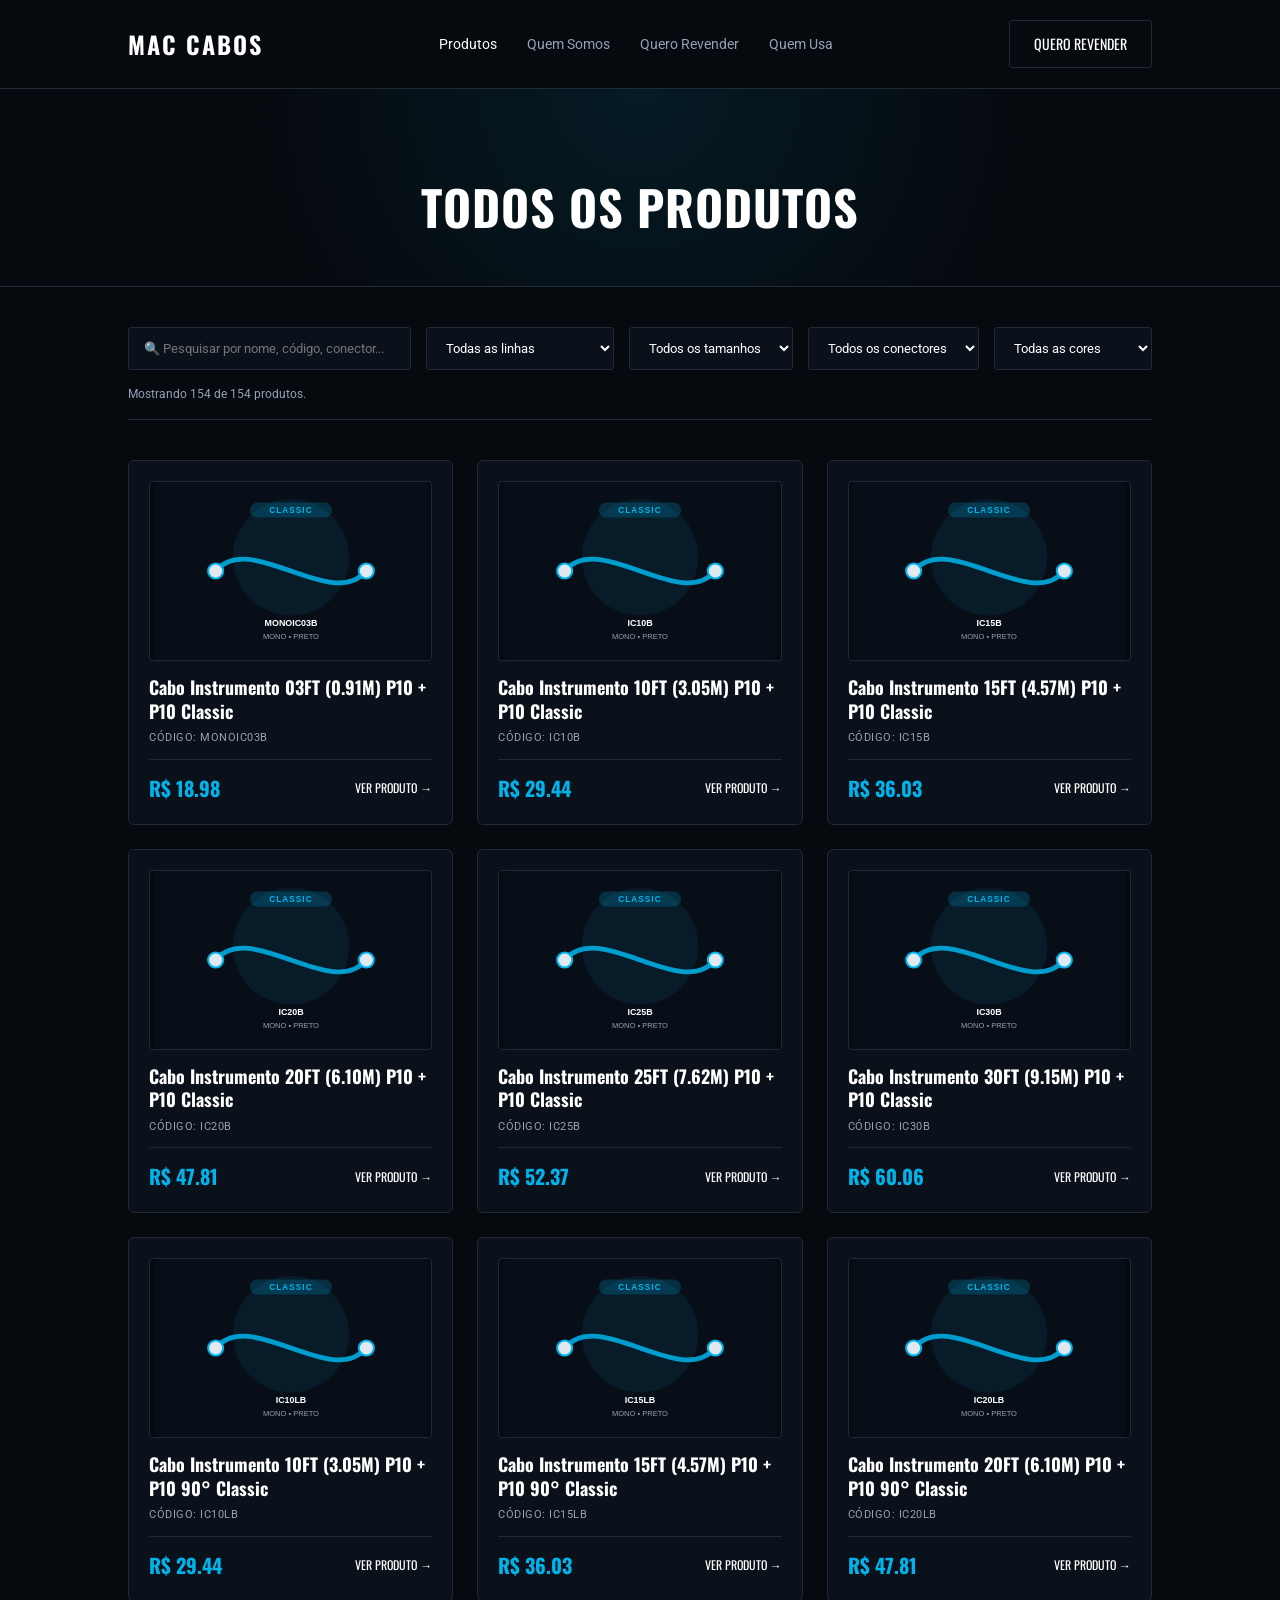
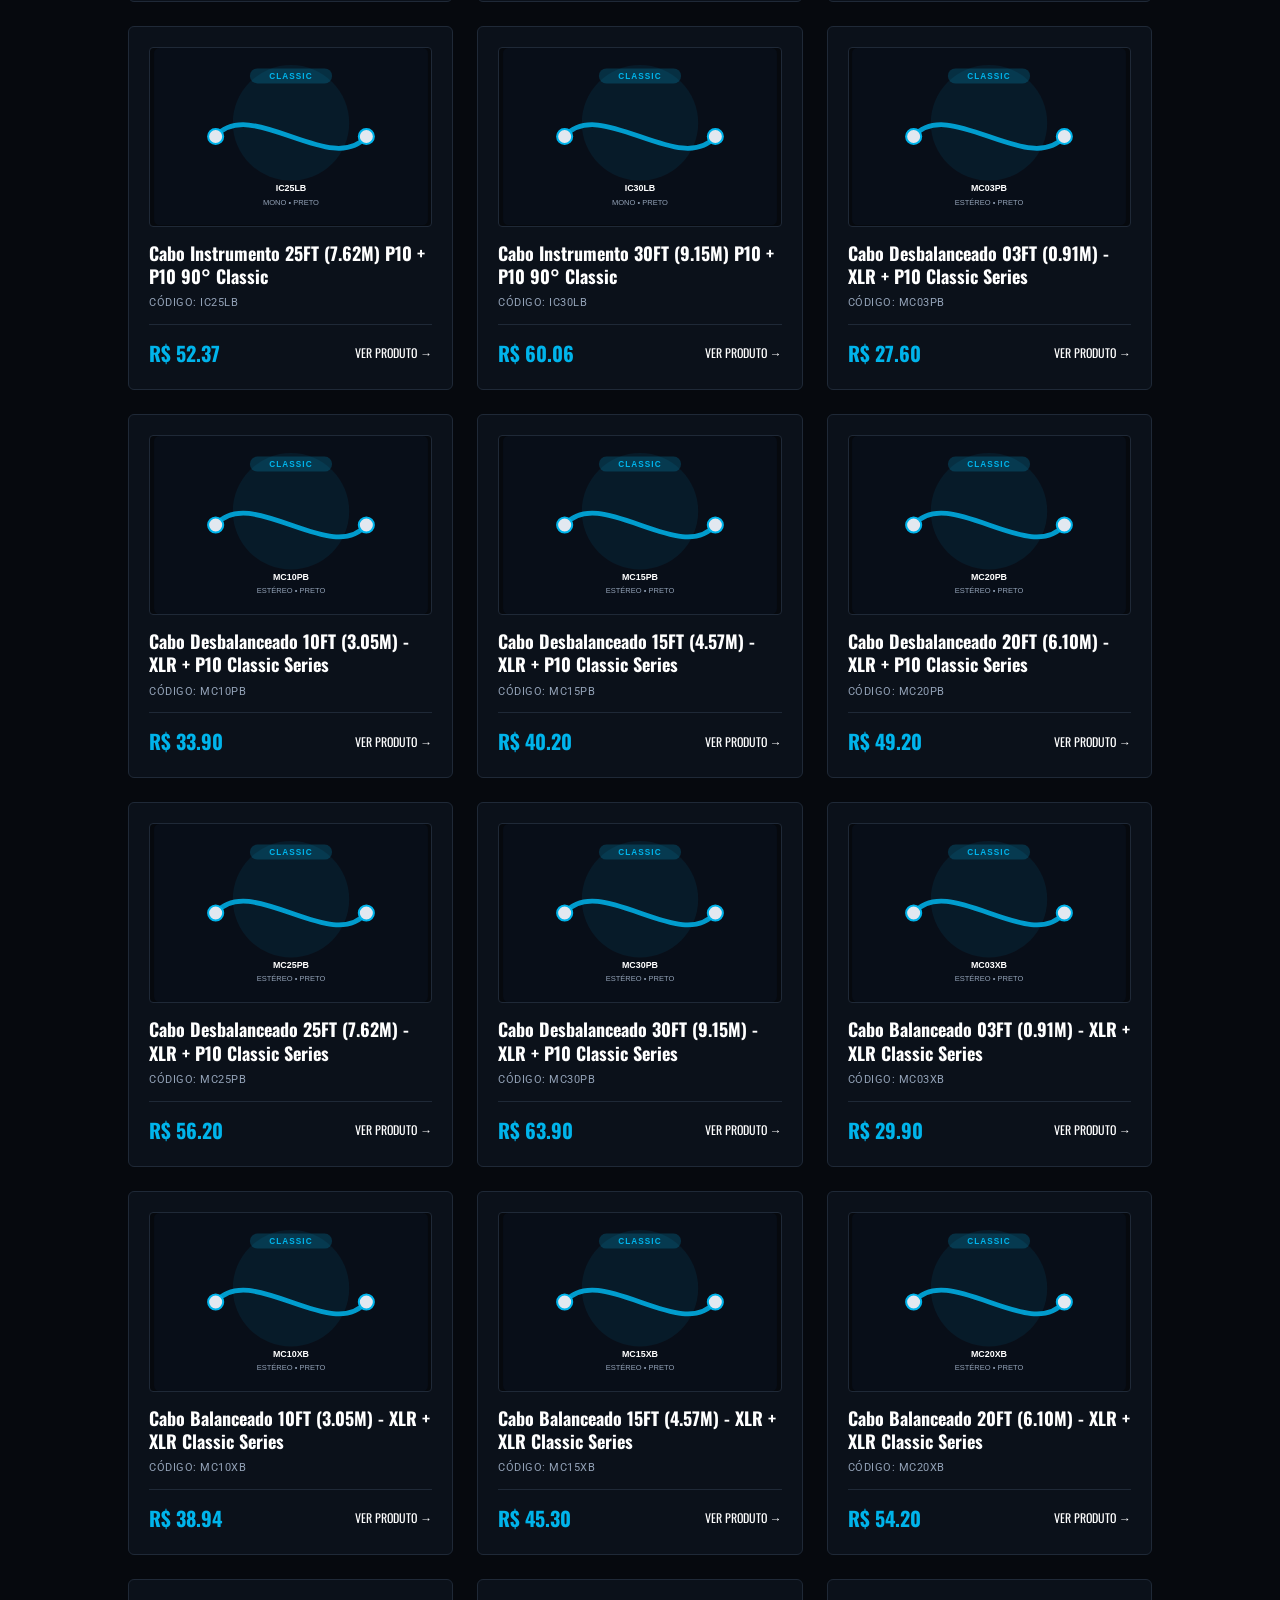
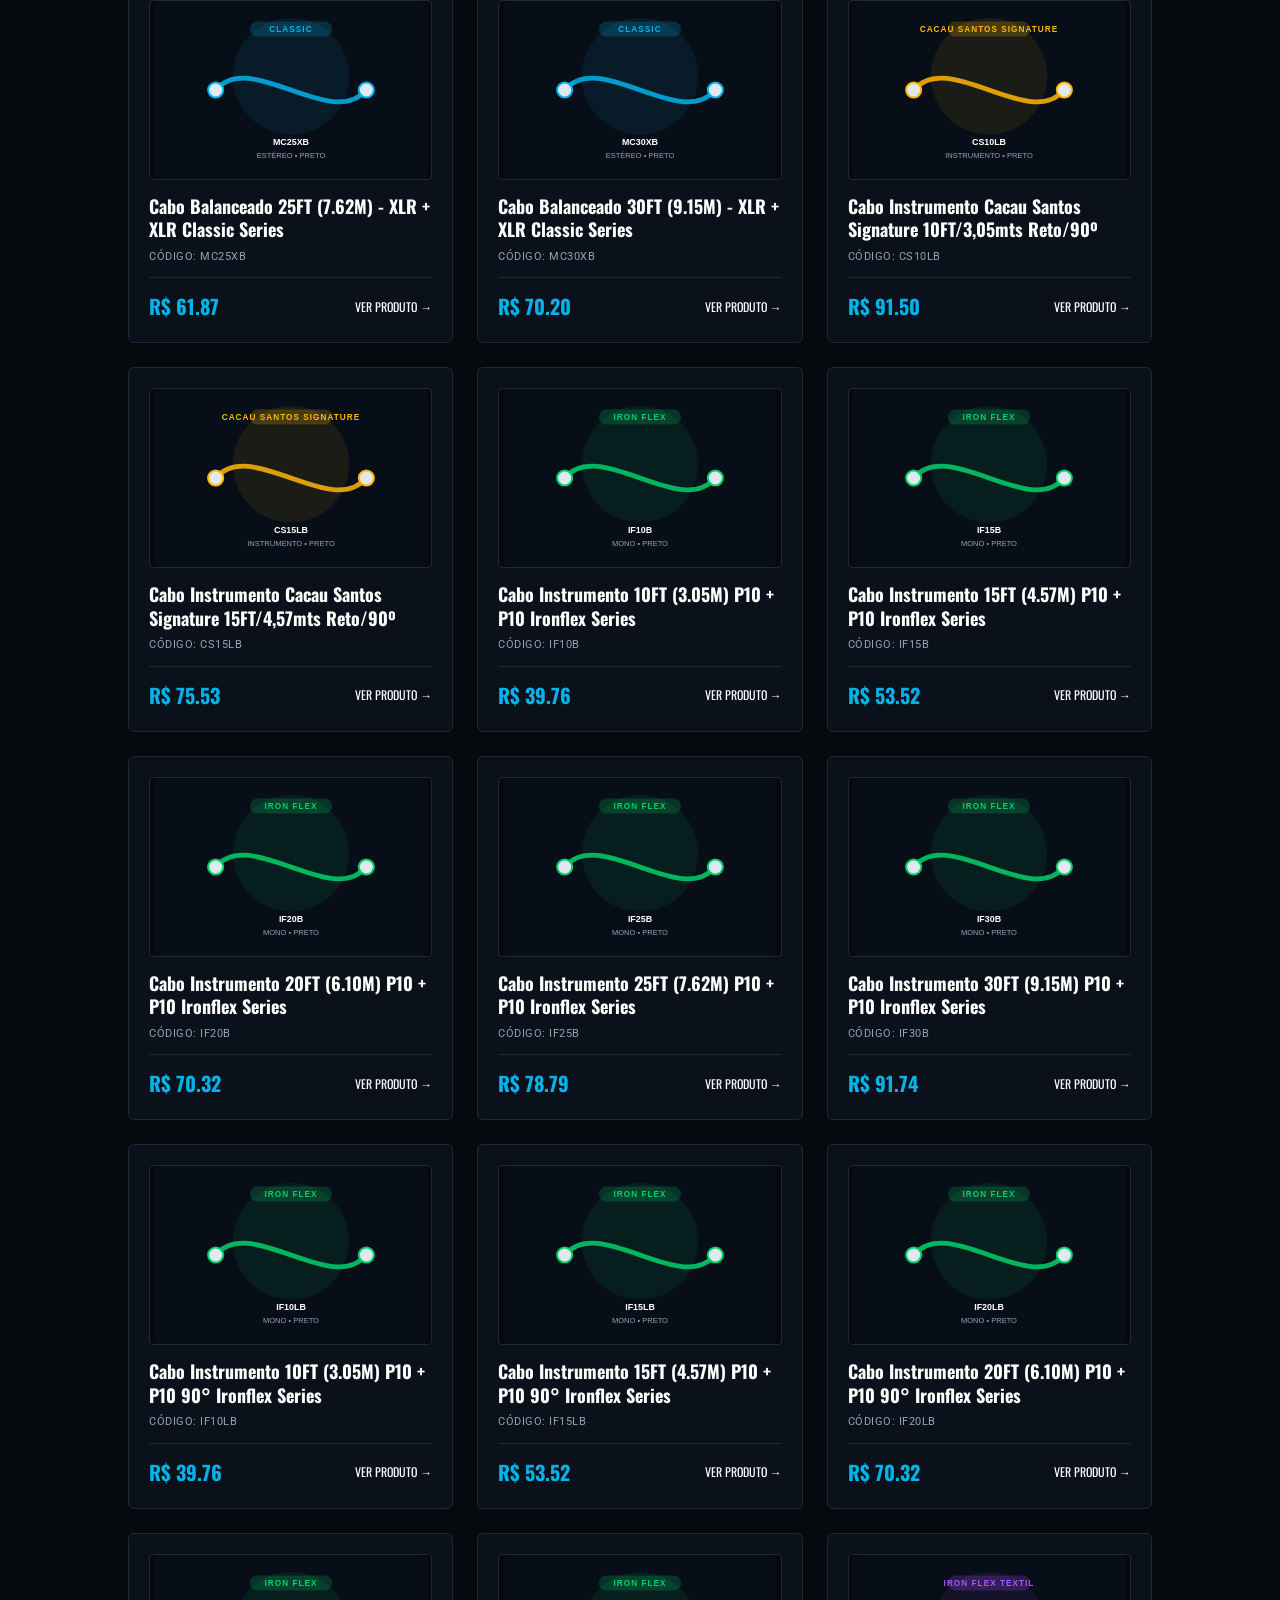
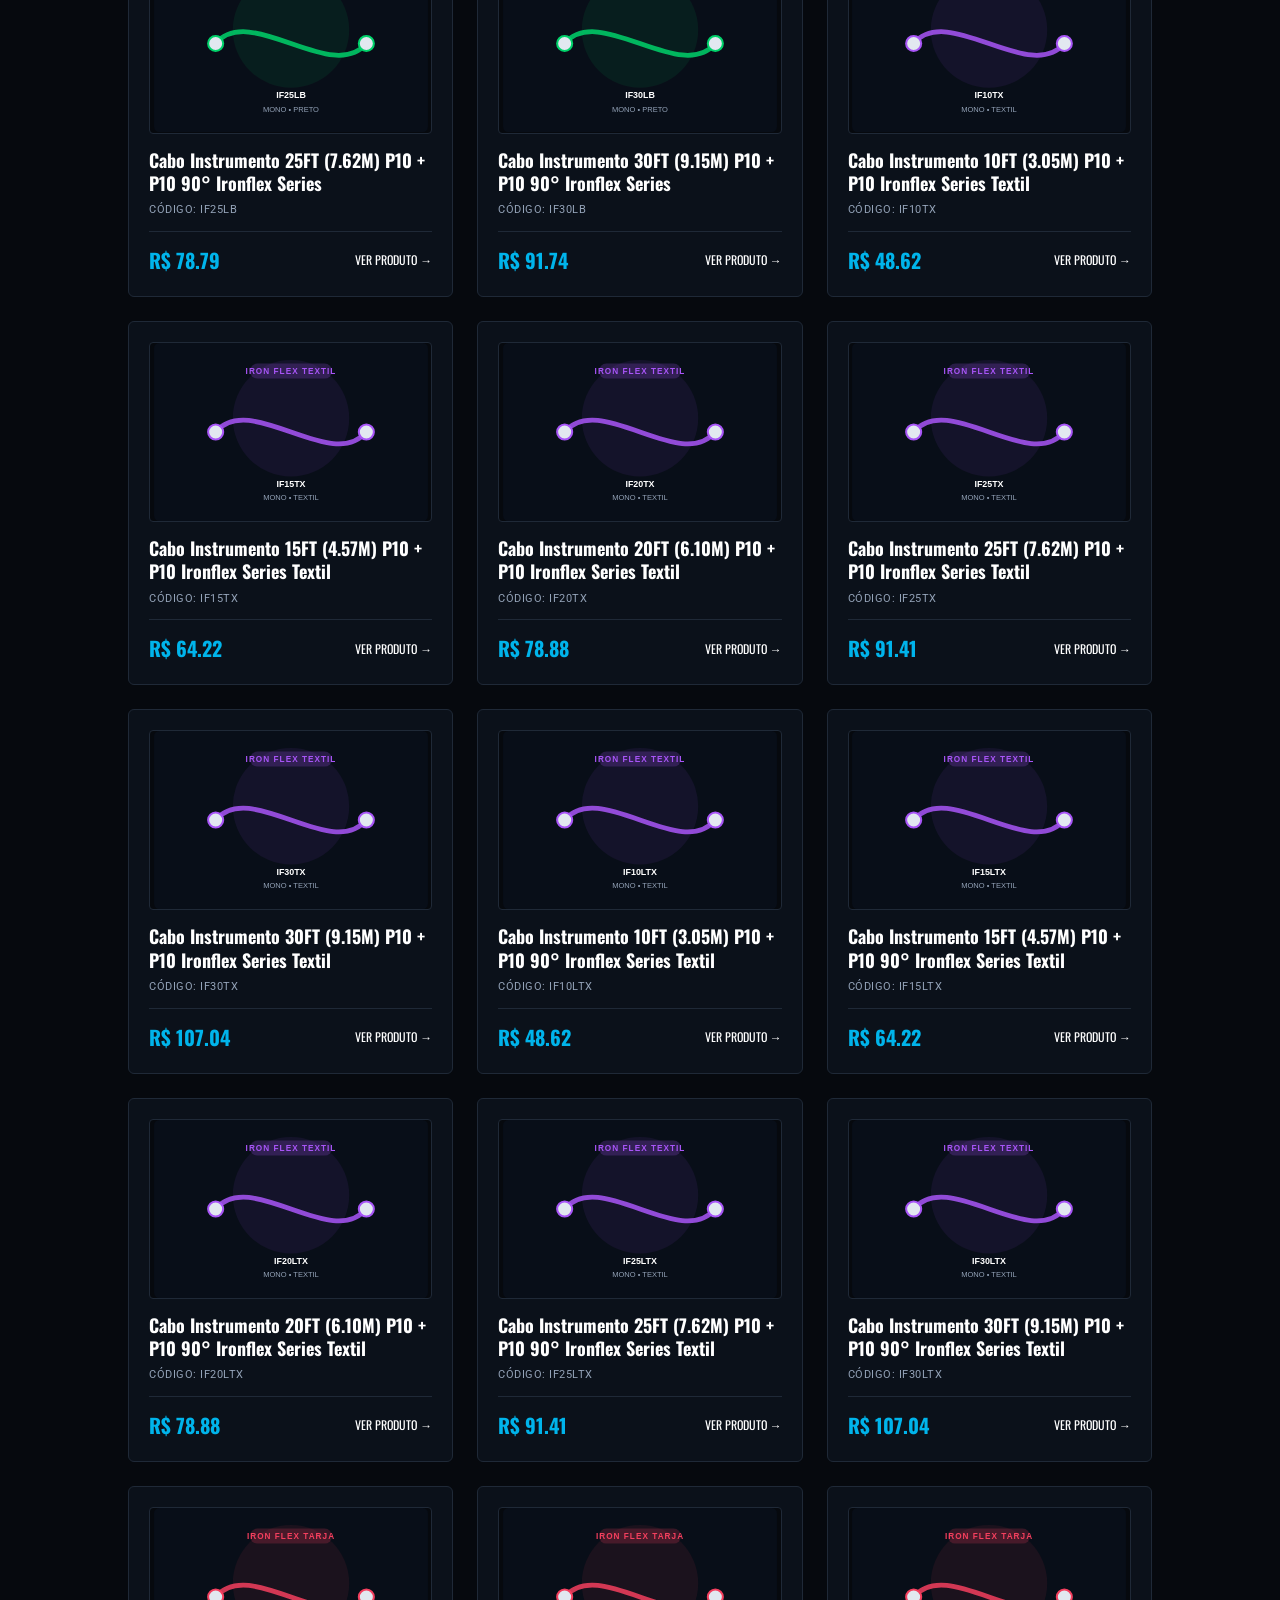
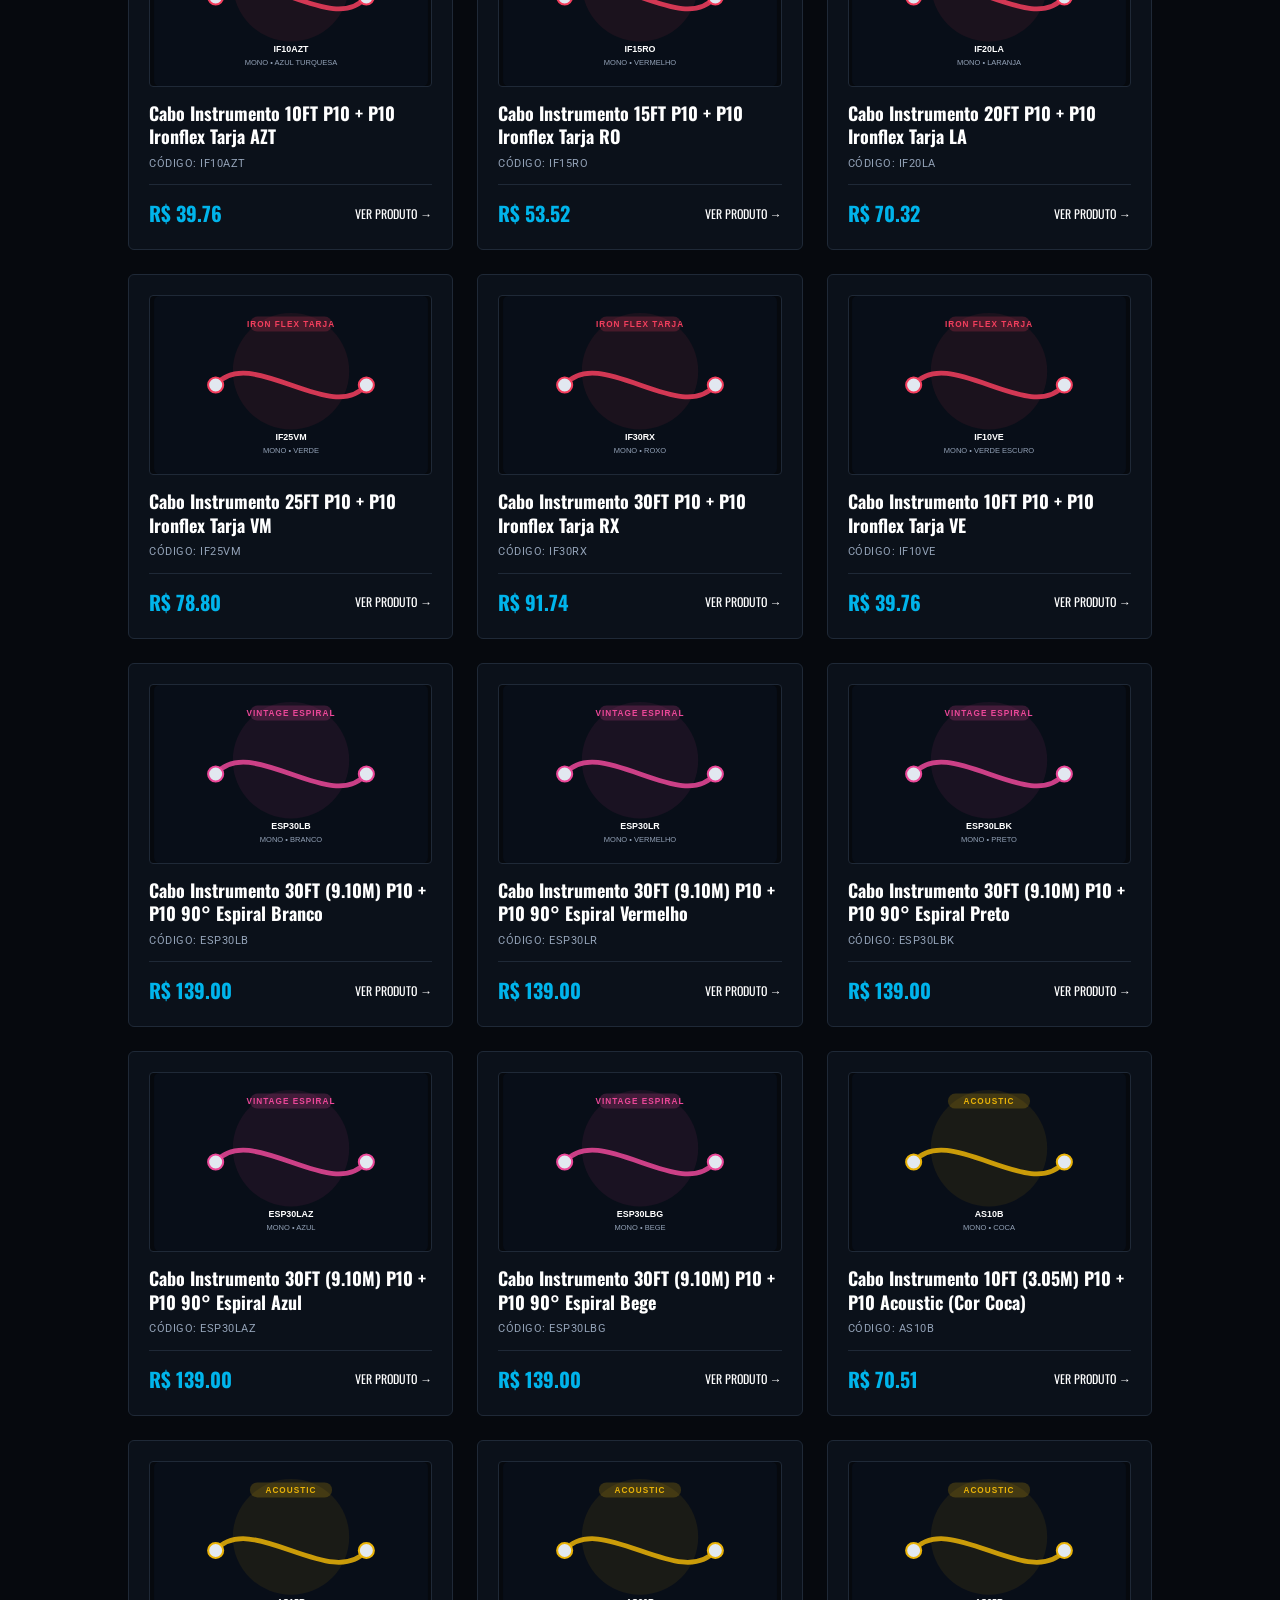
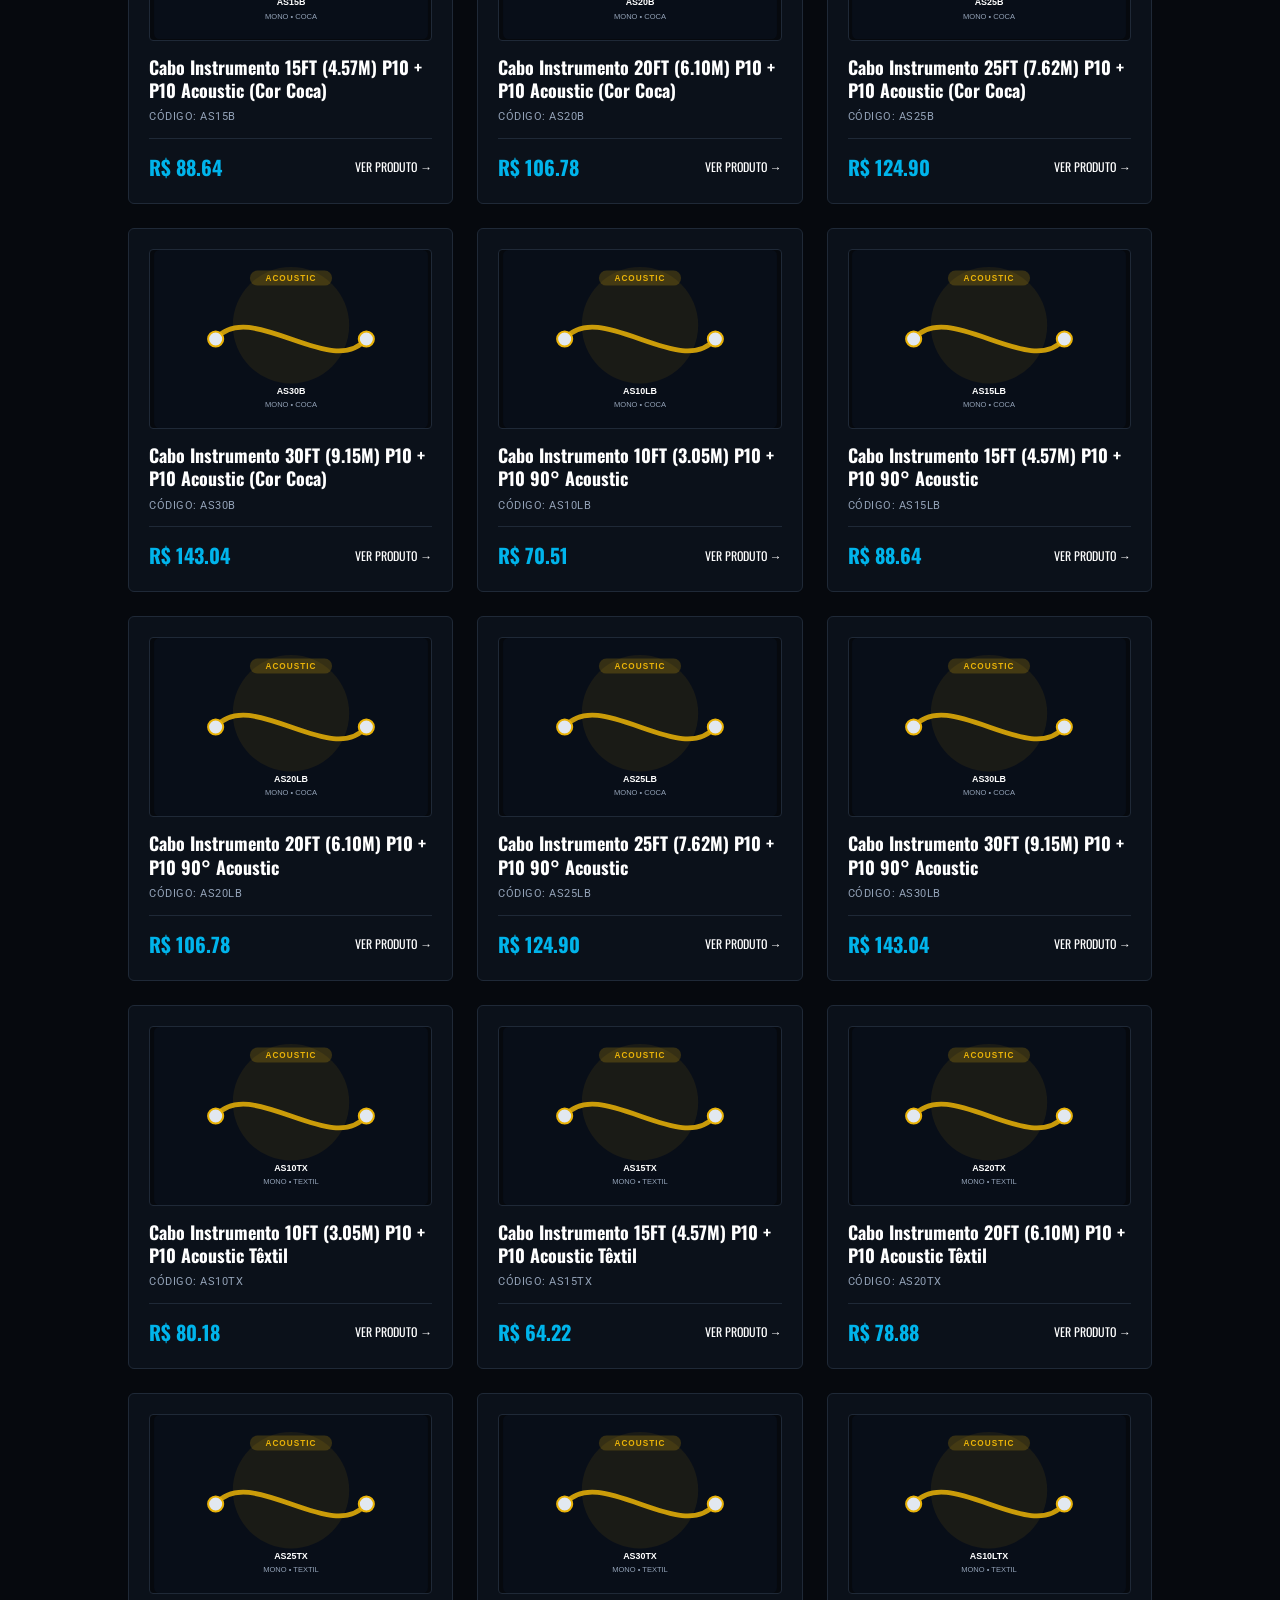
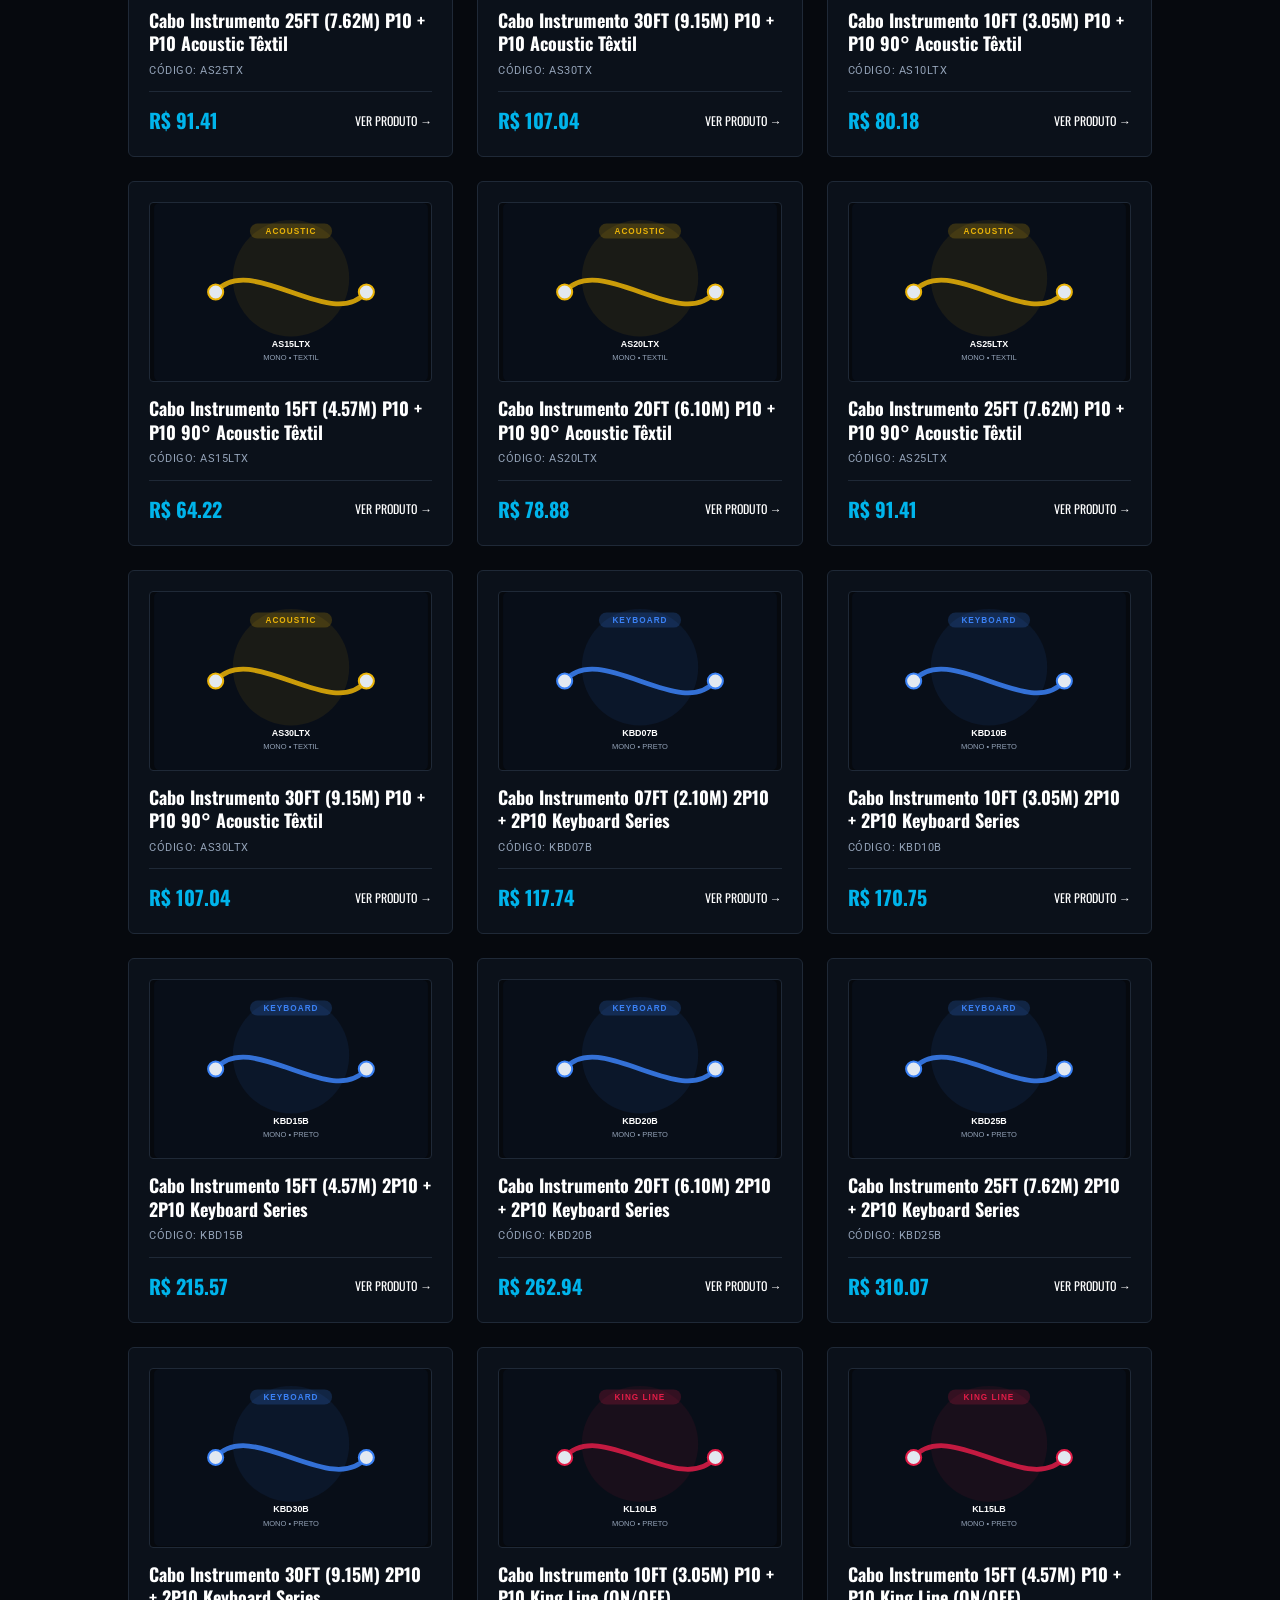
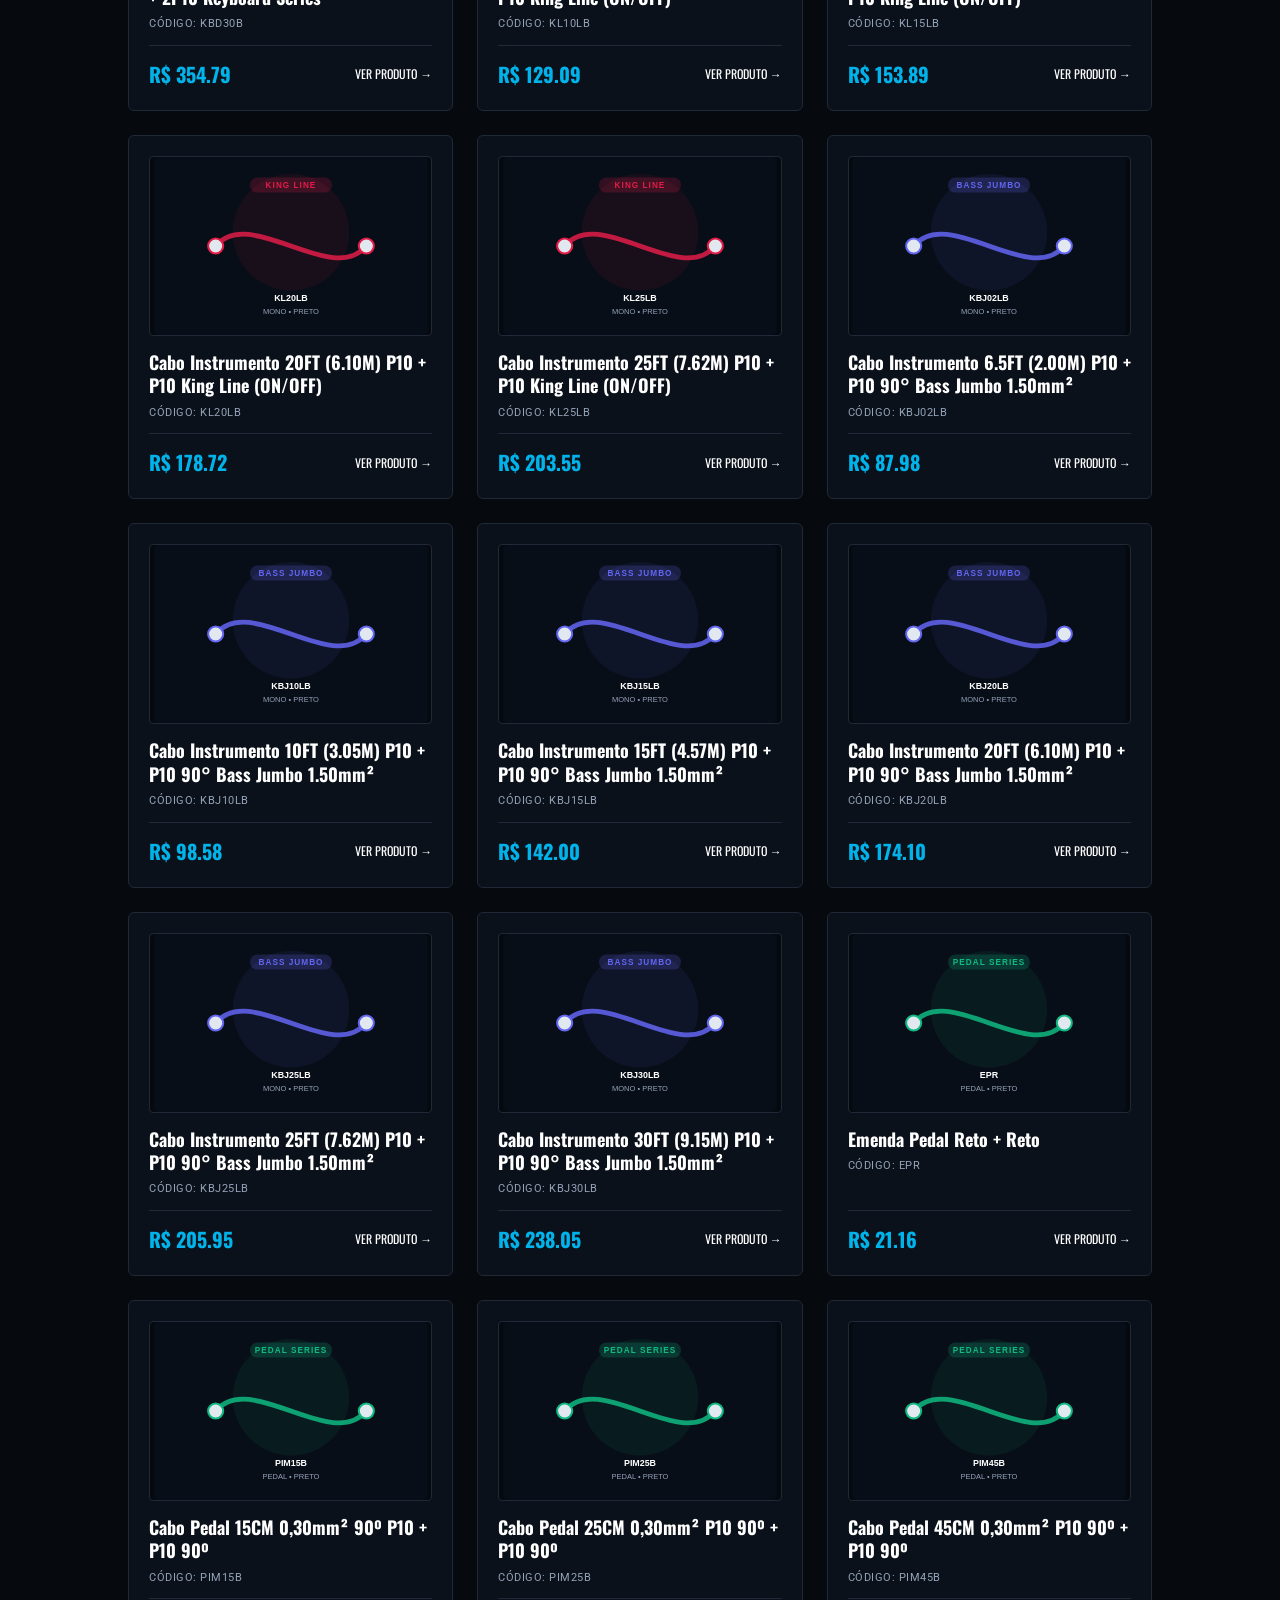
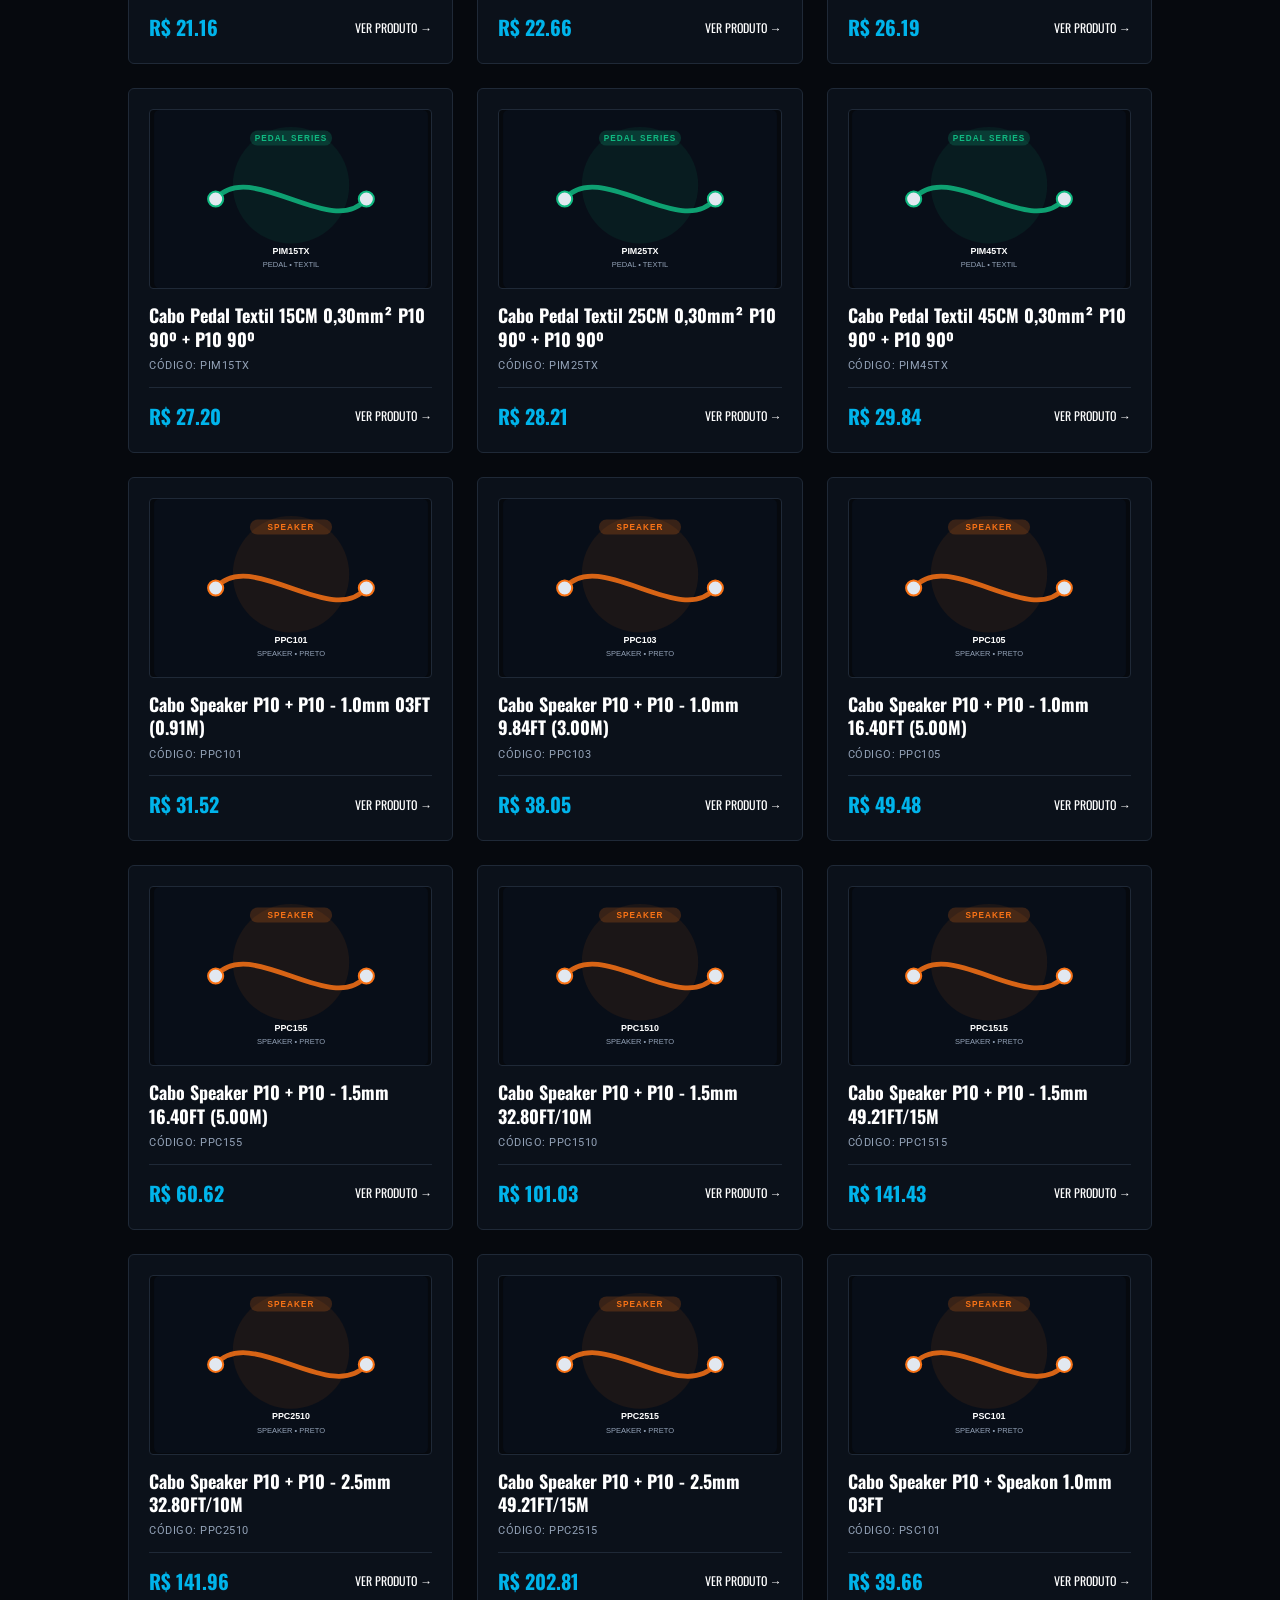
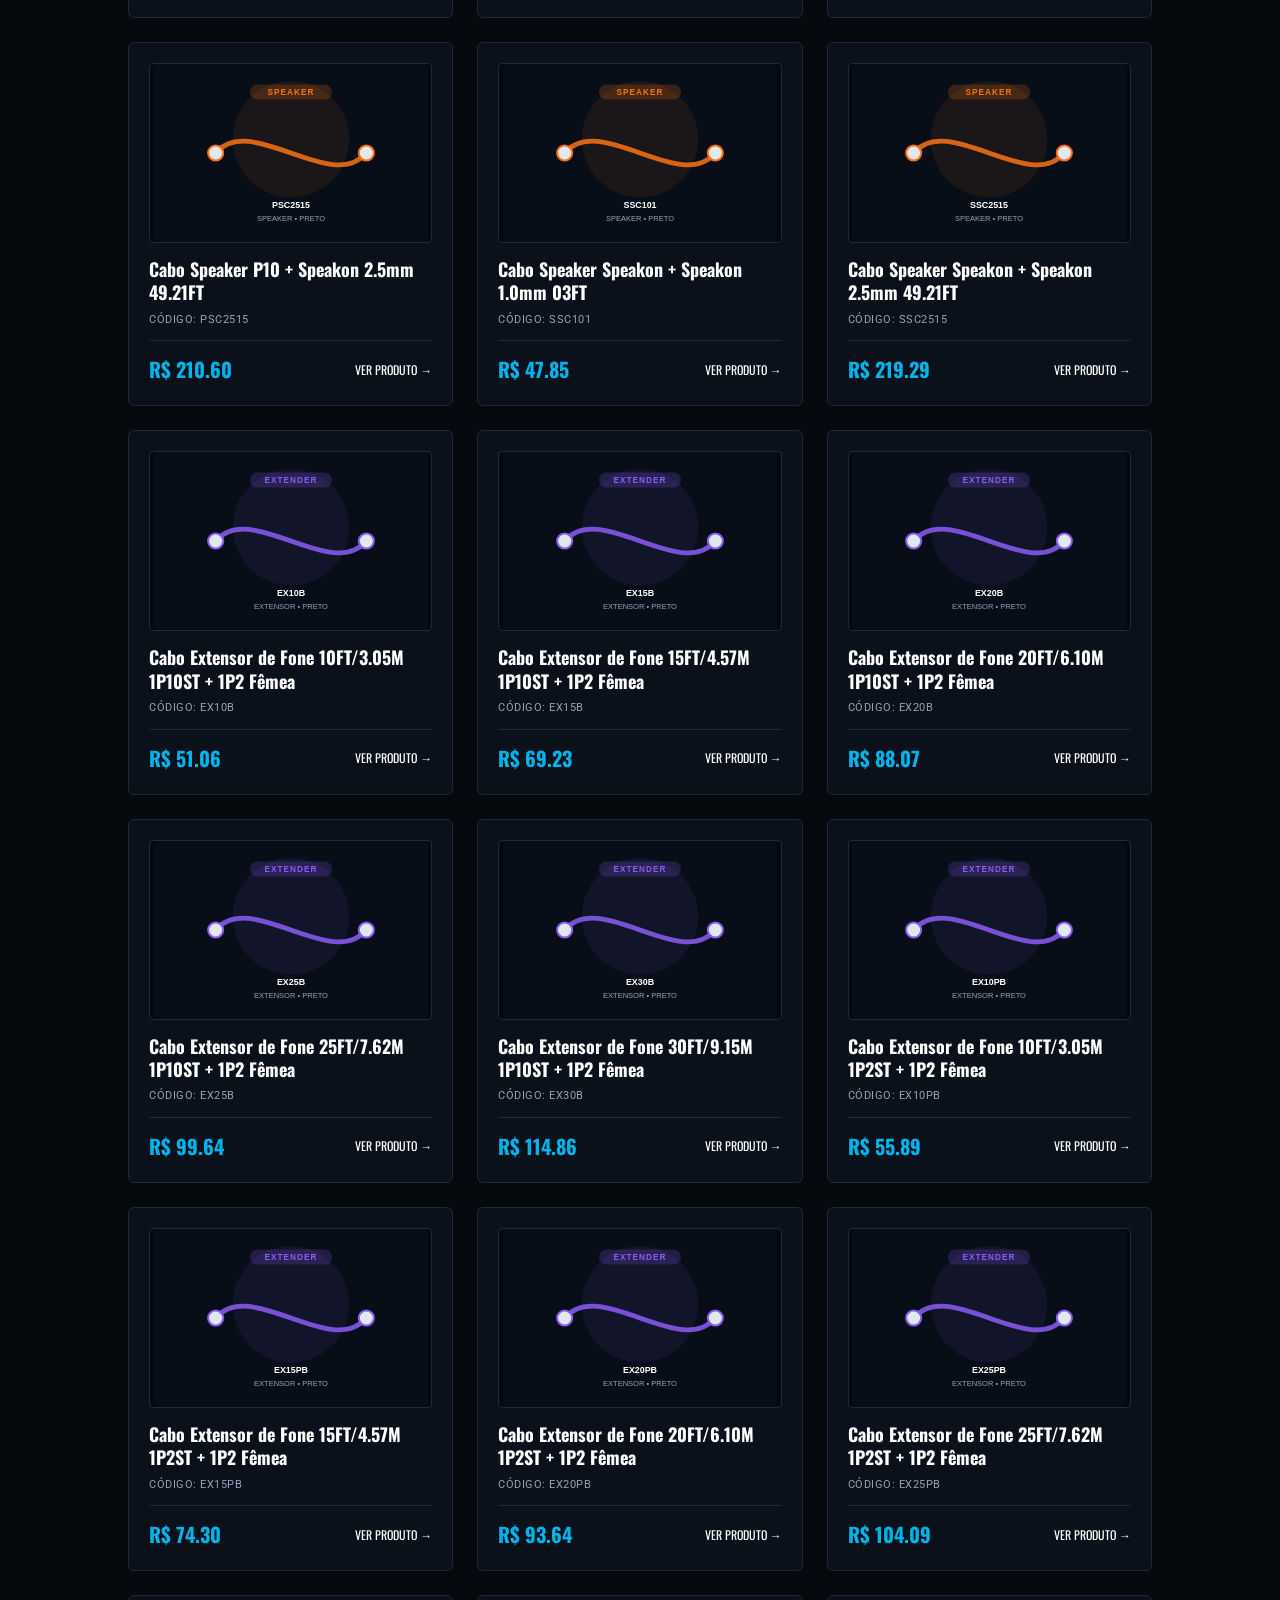
==== src/html/catalogo.html @ c7fd957c "Beta Version" ====
<!DOCTYPE html>
<html lang="pt-BR">
<head>
    <meta charset="UTF-8">
    <meta name="viewport" content="width=device-width, initial-scale=1.0">
    <title>MAC Cabos - Catálogo</title>
    <link href="https://fonts.googleapis.com/css2?family=Oswald:wght@500;700&family=Roboto:wght@300;400;700&display=swap" rel="stylesheet">
    <link rel="stylesheet" href="../css/style.css">
</head>
<body>
    <header>
        <a href="/index.html" class="logo">MAC CABOS</a>
        <nav>
            <ul>
                <li><a href="catalogo.html" class="active">Produtos</a></li>
                <li><a href="quem-somos.html">Quem Somos</a></li>
                <li><a href="quero-revender.html">Quero Revender</a></li>
                <li><a href="quem-usa.html">Quem Usa</a></li>
            </ul>
        </nav>
        <a href="quero-revender.html" class="btn-outline">Quero Revender</a>
    </header>

    <main>
        <section class="page-header">
            <h1>Todos os Produtos</h1>
        </section>

        <section class="catalogo-container">
            <div class="filters-bar">
                <input id="search-input" type="text" placeholder="🔍 Pesquisar por nome, código, conector..." class="search-input">
                <select id="filter-line" class="filter-select"></select>
                <select id="filter-length" class="filter-select"></select>
                <select id="filter-connector" class="filter-select"></select>
                <select id="filter-color" class="filter-select"></select>
            </div>
            
            <p id="resultados-text" class="resultados-text">Mostrando resultados do catálogo.</p>

            <div id="products-grid" class="products-grid"></div>
        </section>
    </main>

    <footer>
        <div class="footer-grid">
            <div class="footer-col">
                <div class="logo">MAC CABOS</div>
                <div class="contact-icons">
                    <a href="mailto:sac@maccabos.com.br" aria-label="Email" class="contact-item">
                        <i class="fas fa-envelope"></i> sac@maccabos.com.br
                    </a>
                    <a href="tel:+551123128000" aria-label="Telefone" class="contact-item">
                        <i class="fas fa-phone"></i> (11) 2312-8000
                    </a>
                    <a href="#" aria-label="Localização" class="contact-item">
                        <i class="fas fa-map-marker-alt"></i> Rua Tijuco, 120 - Itaim - Diadema - SP, 09978-210
                    </a>
                </div>
                <div class="social-icons">
                    <a href="https://instagram.com/maccabos" target="_blank" aria-label="Instagram"><i
                            class="fab fa-instagram"></i></a>
                    <a href="https://facebook.com/maccabos" target="_blank" aria-label="Facebook"><i
                            class="fab fa-facebook-f"></i></a>
                    <a href="https://youtube.com/channel/maccabos" target="_blank" aria-label="YouTube"><i
                            class="fab fa-youtube"></i></a>
                </div>
            </div>

            <div class="footer-col">
                <h4>Produtos</h4>
                <ul>
                    <li><a href="src/html/catalogo.html">Vintage</a></li>
                    <li><a href="src/html/catalogo.html">Pró Premium</a></li>
                    <li><a href="src/html/catalogo.html">Acoustic</a></li>
                    <li><a href="src/html/catalogo.html">King Series</a></li>
                    <li><a href="src/html/catalogo.html">Speaker Series</a></li>
                    <li><a href="src/html/catalogo.html">Pedals & Extender</a></li>
                    <li><a href="src/html/catalogo.html">Inox Flex</a></li>
                    <li><a href="src/html/catalogo.html">DJ Series</a></li>
                    <li><a href="src/html/catalogo.html">Plugs</a></li>
                </ul>
            </div>

            <div class="footer-col">
                <h4>Institucional</h4>
                <ul>
                    <li><a href="src/html/catalogo.html">Produtos</a></li>
                    <li><a href="src/html/quem-somos.html">Quem Somos</a></li>
                    <li><a href="src/html/quero-revender.html">Quero Revender</a></li>
                    <li><a href="src/html/quem-usa.html">Quem Usa</a></li>
                </ul>
            </div>

            <div class="footer-col">
                <h4>Políticas</h4>
                <ul>
                    <li><a href="src/html/politica-qualidade.html">Política de Qualidade</a></li>
                </ul>
            </div>
        </div>

        <div class="footer-bottom">
            <p>&copy; 2026 MAC Cabos. Todos os direitos reservados.</p>
        </div>
    </footer>
    <script src="../js/products-data.js"></script>
    <script src="../js/catalogo.js"></script>
</body>
</html>
---- src/css/style.css ----
/* ==========================================================================
   1. VARIÁVEIS E RESET GLOBAL
   ========================================================================== */
:root {
    --bg-dark: #06090e;
    --card-bg: #0b111a;
    --primary-cyan: #00b4eb;
    --text-white: #ffffff;
    --text-muted: #94a3b8;
    --border-color: #1f2937;
}

* {
    margin: 0;
    padding: 0;
    box-sizing: border-box;
}

body {
    background-color: var(--bg-dark);
    color: var(--text-white);
    font-family: 'Roboto', sans-serif;
    line-height: 1.6;
}

a {
    text-decoration: none;
    color: inherit;
}

ul {
    list-style: none;
}

/* ==========================================================================
   2. NAVEGAÇÃO E CABEÇALHO (HEADER)
   ========================================================================== */
header {
    display: flex;
    justify-content: space-between;
    align-items: center;
    padding: 20px 10%;
    background-color: var(--bg-dark);
    border-bottom: 1px solid var(--border-color);
    position: sticky;
    top: 0;
    z-index: 1000;
}

.logo {
    font-family: 'Oswald', sans-serif;
    font-size: 24px;
    font-weight: 700;
    letter-spacing: 2px;
}

.logo,
.logo:link,
.logo:visited {
    color: inherit;
    text-decoration: none;
}

nav ul {
    display: flex;
    list-style: none;
    gap: 30px;
}

nav a {
    color: var(--text-muted);
    text-decoration: none;
    font-size: 14px;
    transition: color 0.3s;
}

nav a:hover, nav a.active {
    color: var(--text-white);
}

/* ==========================================================================
   3. BOTÕES REUTILIZÁVEIS
   ========================================================================== */
.btn-cyan {
    background-color: var(--primary-cyan);
    color: #000000;
    padding: 12px 24px;
    border: none;
    border-radius: 3px;
    font-family: 'Oswald', sans-serif;
    font-size: 14px;
    text-transform: uppercase;
    font-weight: 700;
    cursor: pointer;
    text-decoration: none;
    display: inline-block;
    transition: filter 0.3s;
}

.btn-cyan:hover {
    filter: brightness(1.2);
}

.btn-outline {
    background: transparent;
    border: 1px solid var(--border-color);
    color: var(--text-white);
    padding: 12px 24px;
    border-radius: 3px;
    font-family: 'Oswald', sans-serif;
    font-size: 14px;
    text-transform: uppercase;
    cursor: pointer;
    text-decoration: none;
    display: inline-block;
    transition: border-color 0.3s;
}

.btn-outline:hover {
    border-color: var(--primary-cyan);
}

/* ==========================================================================
   4. SEÇÕES INTERNAS COMUNS E FILTROS
   ========================================================================== */
.page-header {
    text-align: center;
    padding: 80px 20px 40px;
    background: radial-gradient(circle at top, rgba(0, 180, 235, 0.1) 0%, rgba(6,9,14,1) 60%);
    border-bottom: 1px solid var(--border-color);
}

.page-header h1 {
    font-family: 'Oswald', sans-serif;
    font-size: 48px;
    text-transform: uppercase;
    letter-spacing: 1px;
}

.catalogo-container {
    padding: 40px 10% 80px;
}

.filters-bar {
    display: flex;
    gap: 15px;
    margin-bottom: 15px;
}

.search-input, .filter-select {
    background-color: var(--card-bg);
    border: 1px solid var(--border-color);
    color: var(--text-white);
    padding: 12px 15px;
    border-radius: 3px;
    font-family: 'Roboto', sans-serif;
    font-size: 13px;
    outline: none;
    transition: border-color 0.3s;
}

.search-input:focus, .filter-select:focus {
    border-color: var(--primary-cyan);
}

.search-input { flex: 2; }
.filter-select { flex: 1; cursor: pointer; }

.resultados-text {
    font-size: 12px;
    color: var(--text-muted);
    margin-bottom: 40px;
    border-bottom: 1px solid var(--border-color);
    padding-bottom: 15px;
}

/* Grelha de Produtos Padrão */
.grid-produtos {
    display: grid;
    grid-template-columns: repeat(3, 1fr);
    gap: 30px;
}

.card {
    background-color: var(--card-bg);
    border: 1px solid var(--border-color);
    border-radius: 4px;
    padding: 20px;
    display: flex;
    flex-direction: column;
}

.card img {
    width: 100%;
    border-radius: 4px;
    margin-bottom: 15px;
}

.card h3 {
    font-family: 'Oswald', sans-serif;
    font-size: 20px;
    margin-bottom: 10px;
}

.card p {
    color: var(--text-muted);
    font-size: 12px;
    margin-bottom: 15px;
}

.link-categoria {
    color: var(--primary-cyan);
    text-decoration: none;
    font-size: 12px;
    font-weight: bold;
    margin-top: auto;
}

/* Grelha do Catálogo de Produtos e Product Cards */
.products-grid {
    display: grid;
    grid-template-columns: repeat(auto-fill, minmax(280px, 1fr));
    gap: 24px;
}

.product-card {
    background-color: var(--card-bg);
    border: 1px solid var(--border-color);
    border-radius: 6px;
    padding: 20px;
    display: flex;
    flex-direction: column;
    position: relative;
    cursor: pointer;
    transition: transform 0.3s ease, border-color 0.3s ease, box-shadow 0.3s ease;
    text-decoration: none;
    color: var(--text-white);
}

.product-card:hover {
    transform: translateY(-5px);
    border-color: var(--primary-cyan);
    box-shadow: 0 10px 25px rgba(0, 180, 235, 0.15);
}

.product-card-badge {
    display: none;
}

.product-card-img-wrapper {
    width: 100%;
    height: 180px;
    background-color: #06090e;
    border-radius: 4px;
    overflow: hidden;
    margin-bottom: 15px;
    display: flex;
    align-items: center;
    justify-content: center;
    border: 1px solid var(--border-color);
}

.product-card-img-wrapper img {
    max-width: 100%;
    max-height: 100%;
    object-fit: contain;
    transition: transform 0.3s ease;
}

.product-card:hover .product-card-img-wrapper img {
    transform: scale(1.05);
}

.product-card-title {
    font-family: 'Oswald', sans-serif;
    font-size: 18px;
    line-height: 1.3;
    margin-bottom: 6px;
    color: var(--text-white);
}

.product-card-code {
    font-size: 11px;
    color: var(--text-muted);
    margin-bottom: 12px;
    text-transform: uppercase;
    letter-spacing: 0.5px;
}

.product-card-specs {
    display: none;
}

.product-card-footer {
    margin-top: auto;
    display: flex;
    justify-content: space-between;
    align-items: center;
    padding-top: 12px;
    border-top: 1px solid var(--border-color);
}

.product-card-price {
    font-family: 'Oswald', sans-serif;
    font-size: 20px;
    font-weight: 700;
    color: var(--primary-cyan);
}

.product-card-btn {
    font-family: 'Oswald', sans-serif;
    font-size: 12px;
    text-transform: uppercase;
    color: var(--text-white);
    transition: color 0.3s ease;
}

.product-card:hover .product-card-btn {
    color: var(--primary-cyan);
}

/* ==========================================================================
   ESTILOS DE LINHA DE PRODUTOS (LAYOUT EXPANDIDO E ANIMADO)
   ========================================================================== */
@keyframes fadeInUp {
    from {
        opacity: 0;
        transform: translateY(30px);
    }
    to {
        opacity: 1;
        transform: translateY(0);
    }
}

.line-showcase-section {
    padding: 60px 5% 100px;
    max-width: 1440px;
    margin: 0 auto;
}

.line-header-centered {
    text-align: center;
    margin-bottom: 60px;
    animation: fadeInUp 0.8s cubic-bezier(0.16, 1, 0.3, 1) forwards;
}

.line-header-centered h1 {
    font-family: 'Oswald', sans-serif;
    font-size: 48px;
    text-transform: uppercase;
    color: var(--text-white);
    margin-bottom: 18px;
    letter-spacing: 1.5px;
}

.line-header-centered p {
    max-width: 950px;
    margin: 0 auto;
    color: var(--text-muted);
    font-size: 15px;
    line-height: 1.7;
}

.line-showcase-group {
    margin-bottom: 70px;
    animation: fadeInUp 0.9s cubic-bezier(0.16, 1, 0.3, 1) forwards;
}

.line-showcase-block {
    display: flex;
    gap: 60px;
    align-items: center;
    margin-bottom: 35px;
    background-color: transparent;
    border: none;
    padding: 0;
}

.line-showcase-img-box {
    flex: 1.1;
    position: relative;
    background-color: #ffffff;
    border-radius: 12px;
    padding: 40px;
    display: flex;
    justify-content: center;
    align-items: center;
    min-height: 360px;
    border: 1px solid rgba(255, 255, 255, 0.1);
    box-shadow: 0 10px 30px rgba(0, 0, 0, 0.35);
    transition: transform 0.4s cubic-bezier(0.16, 1, 0.3, 1), box-shadow 0.4s cubic-bezier(0.16, 1, 0.3, 1);
}

.line-showcase-img-box:hover {
    transform: translateY(-5px);
    box-shadow: 0 15px 40px rgba(0, 180, 235, 0.2);
}

.line-showcase-img-box img {
    max-width: 100%;
    max-height: 300px;
    object-fit: contain;
    transition: transform 0.4s ease, opacity 0.3s ease;
}

.arrow-nav {
    position: absolute;
    top: 50%;
    transform: translateY(-50%);
    background: rgba(255, 255, 255, 0.9);
    border: 1px solid rgba(0, 0, 0, 0.1);
    border-radius: 50%;
    width: 42px;
    height: 42px;
    display: flex;
    align-items: center;
    justify-content: center;
    font-size: 18px;
    color: #1e293b;
    cursor: pointer;
    transition: all 0.3s ease;
    user-select: none;
    box-shadow: 0 4px 12px rgba(0, 0, 0, 0.15);
    z-index: 5;
}

.arrow-nav:hover {
    background: #00b4eb;
    color: #ffffff;
    transform: translateY(-50%) scale(1.12);
    box-shadow: 0 6px 16px rgba(0, 180, 235, 0.4);
}

.arrow-left { left: 15px; }
.arrow-right { right: 15px; }

.line-showcase-info {
    flex: 1;
    display: flex;
    flex-direction: column;
    justify-content: center;
}

.line-showcase-info h2 {
    font-family: 'Oswald', sans-serif;
    font-size: 32px;
    color: var(--text-white);
    margin-bottom: 22px;
    letter-spacing: 0.5px;
}

.line-features-list {
    list-style: disc;
    padding-left: 22px;
    margin-bottom: 35px;
}

.line-features-list li {
    color: var(--text-muted);
    font-size: 14px;
    margin-bottom: 12px;
    line-height: 1.6;
    transition: color 0.3s ease;
}

.line-features-list li:hover {
    color: var(--text-white);
}

.line-variations-table-wrapper {
    overflow-x: auto;
    border-radius: 8px;
    border: 1px solid var(--border-color);
    box-shadow: 0 4px 20px rgba(0, 0, 0, 0.2);
}

.line-variations-table {
    width: 100%;
    border-collapse: collapse;
    font-size: 13px;
}

.line-variations-table th {
    background-color: #0d1522;
    color: var(--primary-cyan);
    font-family: 'Oswald', sans-serif;
    font-size: 14px;
    text-transform: uppercase;
    letter-spacing: 1px;
    padding: 16px 20px;
    text-align: left;
    border-bottom: 2px solid var(--primary-cyan);
}

.line-variations-table td {
    padding: 15px 20px;
    border-bottom: 1px solid var(--border-color);
    background-color: #0b111a;
    color: #e2e8f0;
    transition: all 0.25s ease;
}

.line-variations-table tr {
    cursor: pointer;
    transition: background-color 0.25s ease;
}

.line-variations-table tr:hover td {
    background-color: rgba(0, 180, 235, 0.1);
    color: var(--primary-cyan);
    padding-left: 24px;
}

@media (max-width: 900px) {
    .line-showcase-block {
        flex-direction: column;
        gap: 30px;
    }
    .line-showcase-img-box {
        width: 100%;
    }
}

/* ==========================================================================
   5. PÁGINA QUEM SOMOS
   ========================================================================== */
.about-hero {
    padding: 100px 10% 80px;
    border-bottom: 1px solid var(--border-color);
}

.about-hero h1 {
    font-family: 'Oswald', sans-serif;
    font-size: 56px;
    text-transform: uppercase;
    line-height: 1.1;
    margin-bottom: 25px;
}

.about-hero h1 span { color: var(--primary-cyan); display: block; }
.about-hero p { max-width: 700px; color: var(--text-muted); font-size: 15px; }

.about-history {
    display: flex;
    justify-content: space-between;
    padding: 90px 10%;
    border-bottom: 1px solid var(--border-color);
    gap: 50px;
}

.about-history h2 {
    font-family: 'Oswald', sans-serif;
    font-size: 38px;
    text-transform: uppercase;
    width: 35%;
}

.about-history p { width: 60%; color: var(--text-muted); font-size: 14px; line-height: 1.8; }

.move-section { padding: 90px 10%; }
.move-section h2 { font-family: 'Oswald', sans-serif; font-size: 32px; text-transform: uppercase; margin-bottom: 40px; }

.grid-move {
    display: grid;
    grid-template-columns: repeat(3, 1fr);
    gap: 20px;
    margin-bottom: 50px;
}

.move-card {
    background-color: var(--card-bg);
    border: 1px solid var(--border-color);
    padding: 35px 25px;
    border-radius: 4px;
}

.move-card h3 { font-family: 'Oswald', sans-serif; font-size: 22px; text-transform: uppercase; margin-bottom: 15px; }
.move-card p { color: var(--text-muted); font-size: 13px; }
.about-actions { display: flex; gap: 20px; }

/* ==========================================================================
   6. PÁGINA QUERO REVENDER
   ========================================================================== */
.revender-hero { padding: 100px 10% 60px; }
.revender-hero h1 { font-family: 'Oswald', sans-serif; font-size: 56px; text-transform: uppercase; margin-bottom: 20px; }
.revender-hero h1 span { color: var(--primary-cyan); display: block; }

.canais-section { padding: 60px 10% 40px; }
.canais-section h2 { font-family: 'Oswald', sans-serif; font-size: 28px; text-transform: uppercase; margin-bottom: 30px; }

.grid-canais {
    display: grid;
    grid-template-columns: repeat(3, 1fr);
    gap: 20px;
}

.canal-card {
    background-color: var(--card-bg);
    border: 1px solid var(--border-color);
    padding: 25px;
    border-radius: 4px;
}

.canal-card h3 { font-family: 'Oswald', sans-serif; font-size: 20px; text-transform: uppercase; margin-bottom: 15px; }
.canal-info p { font-size: 13px; color: var(--text-muted); margin-bottom: 5px; }

.form-section { padding: 40px 10% 90px; display: flex; justify-content: center; }
.form-container {
    background-color: var(--card-bg);
    border: 1px solid var(--border-color);
    width: 100%;
    max-width: 650px;
    padding: 40px;
    border-radius: 6px;
}

.form-container h2 { font-family: 'Oswald', sans-serif; font-size: 28px; text-transform: uppercase; margin-bottom: 30px; }
.form-group { margin-bottom: 20px; }
.form-group label { display: block; font-family: 'Oswald', sans-serif; font-size: 12px; text-transform: uppercase; margin-bottom: 8px; }

.form-control {
    width: 100%;
    background-color: var(--bg-dark);
    border: 1px solid var(--border-color);
    color: var(--text-white);
    padding: 12px 15px;
    font-size: 13px;
    border-radius: 3px;
    outline: none;
}

.form-control:focus { border-color: var(--primary-cyan); }
textarea.form-control { resize: vertical; min-height: 120px; }
.form-submit-row { display: flex; justify-content: flex-end; margin-top: 25px; }

/* ==========================================================================
   7. PÁGINA QUEM USA
   ========================================================================== */
.quem-usa-hero { padding: 100px 10% 80px; border-bottom: 1px solid var(--border-color); }
.quem-usa-hero h1 { font-family: 'Oswald', sans-serif; font-size: 50px; text-transform: uppercase; margin-bottom: 20px; }
.quem-usa-hero h1 span { color: var(--primary-cyan); display: block; }

.parceiros-section { padding: 60px 10% 80px; }
.parceiros-section h2 { font-family: 'Oswald', sans-serif; font-size: 32px; text-transform: uppercase; margin-bottom: 30px; }

.grid-parceiros {
    display: grid;
    grid-template-columns: repeat(3, 1fr);
    gap: 20px;
    margin-bottom: 50px;
}

.parceiro-card {
    position: relative;
    border-radius: 4px;
    overflow: hidden;
    border: 1px solid var(--border-color);
    height: 400px;
}

.parceiro-card img { width: 100%; height: 100%; object-fit: cover; }
.parceiro-info {
    position: absolute;
    bottom: 0;
    left: 0;
    width: 100%;
    padding: 60px 20px 20px;
    background: linear-gradient(to top, rgba(6, 9, 14, 1) 0%, rgba(6, 9, 14, 0) 100%);
    display: flex;
    justify-content: space-between;
    align-items: center;
}

.parceiro-info h3 { font-family: 'Oswald', sans-serif; font-size: 20px; text-transform: uppercase; }
.parceiro-info .icon-ig { color: var(--primary-cyan); }

.pagination { display: flex; justify-content: center; gap: 10px; }
.page-btn {
    display: flex;
    align-items: center;
    justify-content: center;
    width: 40px;
    height: 40px;
    background-color: var(--primary-cyan);
    color: #000;
    font-family: 'Oswald', sans-serif;
    text-decoration: none;
    border-radius: 3px;
    font-weight: 700;
}

.cta-section {
    padding: 80px 10%;
    background-color: var(--card-bg);
    text-align: center;
    border-top: 1px solid var(--border-color);
}

.cta-section h2 { font-family: 'Oswald', sans-serif; font-size: 38px; text-transform: uppercase; margin-bottom: 30px; }
.cta-section h2 span { color: var(--primary-cyan); display: block; }

/* ==========================================================================
   8. PÁGINA POLÍTICA DE QUALIDADE
   ========================================================================== */
.politica-hero { padding: 100px 10% 60px; border-bottom: 1px solid var(--border-color); }
.politica-hero h1 { font-family: 'Oswald', sans-serif; font-size: 56px; text-transform: uppercase; }
.politica-hero h1 span { color: var(--primary-cyan); display: block; }

.politica-content { padding: 80px 10%; }
.politica-quote {
    border-left: 4px solid var(--primary-cyan);
    padding-left: 30px;
    margin: 0 auto 80px;
    max-width: 900px;
}

.politica-quote p { font-family: 'Oswald', sans-serif; font-size: 24px; color: var(--text-white); }

.objetivos-section { max-width: 1000px; margin: 0 auto; }
.objetivos-section h2 { font-family: 'Oswald', sans-serif; font-size: 32px; text-transform: uppercase; margin-bottom: 30px; }

.objetivos-list { display: flex; flex-direction: column; gap: 20px; }
.objetivo-card {
    background-color: var(--card-bg);
    border: 1px solid var(--border-color);
    padding: 35px 30px;
    border-radius: 4px;
}

.objetivo-card h3 { font-family: 'Oswald', sans-serif; font-size: 22px; text-transform: uppercase; margin-bottom: 15px; }
.objetivo-card p { color: var(--text-muted); font-size: 14px; }

/* ==========================================================================
   9. PÁGINA PRODUTO INDIVIDUAL
   ========================================================================== */
.product-page-container { padding: 60px 10% 80px; }
.back-link {
    display: inline-block;
    color: var(--primary-cyan);
    text-decoration: none;
    font-family: 'Oswald', sans-serif;
    font-size: 14px;
    text-transform: uppercase;
    margin-bottom: 30px;
}

.product-view { display: flex; gap: 50px; margin-bottom: 80px; }
.product-media, .product-info { flex: 1; }

.main-image {
    background-color: #000;
    border: 1px solid var(--border-color);
    border-radius: 6px;
    padding: 40px;
    display: flex;
    justify-content: center;
    margin-bottom: 15px;
}

.main-image img { max-width: 100%; height: auto; }

.thumb-grid { display: grid; grid-template-columns: repeat(4, 1fr); gap: 10px; }
.thumb-item {
    background-color: #000;
    border: 1px solid var(--border-color);
    border-radius: 4px;
    padding: 10px;
    cursor: pointer;
}

.thumb-item.active { border-color: var(--primary-cyan); }
.thumb-item img { width: 100%; height: auto; }

.product-title { font-family: 'Oswald', sans-serif; font-size: 42px; text-transform: uppercase; }
.product-sku { font-size: 13px; color: var(--text-muted); margin-bottom: 25px; }
.product-description { font-size: 14px; color: var(--text-muted); margin-bottom: 35px; }

.specs-grid { display: grid; grid-template-columns: repeat(2, 1fr); gap: 15px; margin-bottom: 35px; }
.spec-box {
    background-color: var(--card-bg);
    border: 1px solid var(--border-color);
    padding: 15px;
    border-radius: 4px;
}

.spec-box span { display: block; font-size: 10px; color: var(--text-muted); text-transform: uppercase; margin-bottom: 5px; }
.spec-box p { font-size: 14px; margin: 0; }
.product-actions { display: flex; gap: 15px; }

.related-section { border-top: 1px solid var(--border-color); padding-top: 60px; }
.related-section h2 { font-family: 'Oswald', sans-serif; font-size: 28px; text-transform: uppercase; margin-bottom: 40px; }

/* ==========================================================================
   10. RODAPÉ (FOOTER)
   ========================================================================== */
footer {
    background-color: var(--bg-dark);
    border-top: 1px solid var(--border-color);
    padding: 60px 10% 30px;
}

.footer-grid {
    display: grid;
    grid-template-columns: 2fr 1fr 1fr 1fr;
    gap: 40px;
    margin-bottom: 40px;
}

.footer-col h4 {
    font-family: 'Oswald', sans-serif;
    font-size: 16px;
    text-transform: uppercase;
    margin-bottom: 20px;
}

.footer-col ul { list-style: none; }
.footer-col li { margin-bottom: 10px; }
.footer-col a { color: var(--text-muted); text-decoration: none; font-size: 13px; transition: color 0.3s; }
.footer-col a:hover { color: var(--text-white); }

/* Contact icons vertical layout */
.contact-icons {
    display: flex;
    flex-direction: column;
    gap: 8px;
    margin-top: 20px;
}

.contact-icons a {
    display: block;
    width: 100%;
    margin-bottom: 6px;
}


.contact-icons a:hover {
    color: var(--text-white);
}


.contato-info p { color: var(--text-muted); font-size: 13px; margin-bottom: 8px; }

.footer-bottom {
    border-top: 1px solid var(--border-color);
    padding-top: 20px;
    text-align: center;
    color: var(--text-muted);
    font-size: 12px;
}

/* ==========================================================================
   11. RESPONSIVIDADE
   ========================================================================== */
@media (max-width: 900px) {
    header { flex-direction: column; gap: 15px; }
    nav ul { gap: 15px; }
    .grid-produtos, .grid-parceiros, .grid-move, .grid-canais, .footer-grid { grid-template-columns: 1fr; }
    .about-history, .product-view { flex-direction: column; }
    .about-history h2, .about-history p { width: 100%; }
}

.table-wrapper {
    overflow-x: auto;
    background-color: var(--card-bg);
    border: 1px solid var(--border-color);
    border-radius: 6px;
}

.products-table {
    width: 100%;
    border-collapse: collapse;
    min-width: 900px;
}

.products-table th,
.products-table td {
    padding: 16px 18px;
    border-bottom: 1px solid var(--border-color);
    text-align: left;
    font-size: 13px;
}

.products-table thead {
    background-color: #08121d;
}

.products-table th {
    color: var(--text-muted);
    text-transform: uppercase;
    letter-spacing: 0.04em;
}

.products-table tr:hover {
    background-color: rgba(0, 180, 235, 0.08);
}

.line-hero {
    padding: 100px 10% 60px;
    border-bottom: 1px solid var(--border-color);
    text-align: center;
}

.line-hero h1 {
    font-family: 'Oswald', sans-serif;
    font-size: 48px;
    text-transform: uppercase;
    margin-bottom: 15px;
}

.line-hero h1 span {
    color: var(--primary-cyan);
    display: block;
}

.line-summary {
    max-width: 900px;
    margin: 0 auto 50px;
    color: var(--text-muted);
    font-size: 15px;
    line-height: 1.8;
}

.line-cards {
    display: grid;
    grid-template-columns: repeat(3, 1fr);
    gap: 24px;
    margin-bottom: 60px;
}

.line-card {
    background-color: var(--card-bg);
    border: 1px solid var(--border-color);
    border-radius: 6px;
    padding: 25px;
}

.line-card h3 {
    font-family: 'Oswald', sans-serif;
    font-size: 20px;
    margin-bottom: 12px;
}

.line-card p {
    color: var(--text-muted);
    font-size: 13px;
    margin-bottom: 12px;
}

.line-card .price {
    font-family: 'Oswald', sans-serif;
    font-size: 16px;
    color: var(--text-white);
}

@media (max-width: 1100px) {
    .line-cards { grid-template-columns: 1fr; }
}

@media (max-width: 700px) {
    header { padding: 20px 5%; }
    .catalogo-container, .line-hero, .line-summary { padding: 40px 5%; }
    .filters-bar { flex-direction: column; }
}
/* --- HERO SECTION --- */
.hero {
    background: linear-gradient(rgba(6, 9, 14, 0.7), rgba(6, 9, 14, 0.9)), url('../img/hero-cable.jfif') center/cover no-repeat;
    text-align: center;
    padding: 120px 20px;
}

.hero h1 {
    font-family: 'Oswald', sans-serif;
    font-size: 64px;
    text-transform: uppercase;
    line-height: 1.1;
    margin-bottom: 30px;
}

.hero h1 span {
    color: var(--primary-cyan);
    display: block;
}

.btn-cyan {
    background-color: var(--primary-cyan);
    color: #000;
    padding: 15px 30px;
    font-size: 14px;
    font-weight: 700;
    text-transform: uppercase;
    border: none;
    border-radius: 3px;
    cursor: pointer;
    display: inline-block;
    transition: background 0.3s;
}

.btn-cyan:hover {
    background-color: #0099cc;
}

/* --- INTRO SECTION --- */
.intro {
    display: flex;
    justify-content: space-between;
    align-items: center;
    padding: 60px 10%;
    background-color: var(--dark-bg);
    border-bottom: 1px solid #1f2937;
}

.intro h2 {
    font-family: 'Oswald', sans-serif;
    font-size: 32px;
    text-transform: uppercase;
    width: 40%;
}

.intro p {
    width: 50%;
    color: var(--text-muted);
    font-size: 14px;
}

/* --- PRODUTOS SECTION --- */
.produtos {
    padding: 80px 10%;
}

.produtos h2 {
    font-family: 'Oswald', sans-serif;
    font-size: 36px;
    text-transform: uppercase;
    margin-bottom: 40px;
}

.grid-produtos {
    display: grid;
    grid-template-columns: repeat(auto-fill, minmax(300px, 1fr));
    gap: 20px;
}

.card {
    background-color: var(--card-bg);
    border: 1px solid #1f2937;
    padding: 30px 20px;
    border-radius: 5px;
    text-align: left;
    position: relative;
    overflow: hidden;
    transition: transform 0.3s;
    text-decoration: none;
    color: inherit;
    cursor: pointer;
    display: flex;
    flex-direction: column;
}

.card:hover {
    transform: translateY(-5px);
}

/* Efeito de brilho azul no topo do card */
.card::before {
    content: '';
    position: absolute;
    top: -50px;
    left: 50%;
    transform: translateX(-50%);
    width: 150px;
    height: 150px;
    background: radial-gradient(circle, rgba(0, 180, 235, 0.15) 0%, rgba(0,0,0,0) 70%);
    z-index: 0;
}

.card img {
    width: 100%;
    height: 200px;
    object-fit: contain;
    margin-bottom: 20px;
    position: relative;
    z-index: 1;
}

.card h3 {
    font-family: 'Oswald', sans-serif;
    font-size: 24px;
    margin-bottom: 15px;
    position: relative;
    z-index: 1;
}

.card p {
    color: var(--text-muted);
    font-size: 12px;
    margin-bottom: 10px;
    position: relative;
    z-index: 1;
}

.card .link-categoria {
    color: var(--primary-cyan);
    font-size: 12px;
    font-weight: 700;
    text-transform: uppercase;
    display: inline-block;
    margin-top: 15px;
    position: relative;
    z-index: 1;
}

/* --- COMUNIDADE / CTA SECTION --- */
.comunidade {
    background: linear-gradient(to right, rgba(6, 9, 14, 0.9) 30%, rgba(6, 9, 14, 0.4)), url('../img/hero-singer.jfif') center/cover no-repeat;
    padding: 100px 10%;
}

.comunidade h2 {
    font-family: 'Oswald', sans-serif;
    font-size: 48px;
    text-transform: uppercase;
    line-height: 1.1;
    margin-bottom: 20px;
}

.comunidade h2 span {
    color: var(--primary-cyan);
    display: block;
}

.comunidade p {
    color: var(--text-muted);
    max-width: 500px;
    margin-bottom: 40px;
}

.botoes-comunidade {
    display: flex;
    gap: 20px;
}

/* --- FOOTER --- */
footer {
    background-color: var(--card-bg);
    padding: 60px 10% 20px;
    border-top: 1px solid #1f2937;
}

.footer-grid {
    display: grid;
    grid-template-columns: 2fr 1fr 1fr 1fr;
    gap: 40px;
    margin-bottom: 40px;
}

.footer-col h4 {
    font-family: 'Oswald', sans-serif;
    text-transform: uppercase;
    margin-bottom: 20px;
    font-size: 16px;
}

.footer-col ul li {
    margin-bottom: 10px;
}

.footer-col ul li a {
    color: var(--text-muted);
    font-size: 13px;
    transition: color 0.3s;
}

.footer-col ul li a:hover {
    color: var(--primary-cyan);
}

.contato-info {
    color: var(--text-muted);
    font-size: 13px;
    margin-top: 20px;
}

.contato-info p {
    margin-bottom: 8px;
}

.social-icons {
    margin-top: 20px;
    display: flex;
    gap: 15px;
}

.social-icons a {
    color: var(--primary-cyan);
    font-size: 20px;
}

.footer-bottom {
    text-align: left;
    padding-top: 20px;
    border-top: 1px solid #1f2937;
    color: var(--text-muted);
    font-size: 11px;
}

/* --- RESPONSIVIDADE --- */
@media (max-width: 900px) {
    .intro {
        flex-direction: column;
        gap: 20px;
    }
    .intro h2, .intro p {
        width: 100%;
        text-align: center;
    }
    .footer-grid {
        grid-template-columns: 1fr 1fr;
    }
    nav ul {
        display: none; /* Esconde menu no mobile para simplificar */
    }
}

@media (max-width: 600px) {
    .hero h1 { font-size: 40px; }
    .comunidade h2 { font-size: 32px; }
    .botoes-comunidade {
        flex-direction: column;
    }
    .footer-grid {
        grid-template-columns: 1fr;
    }
}
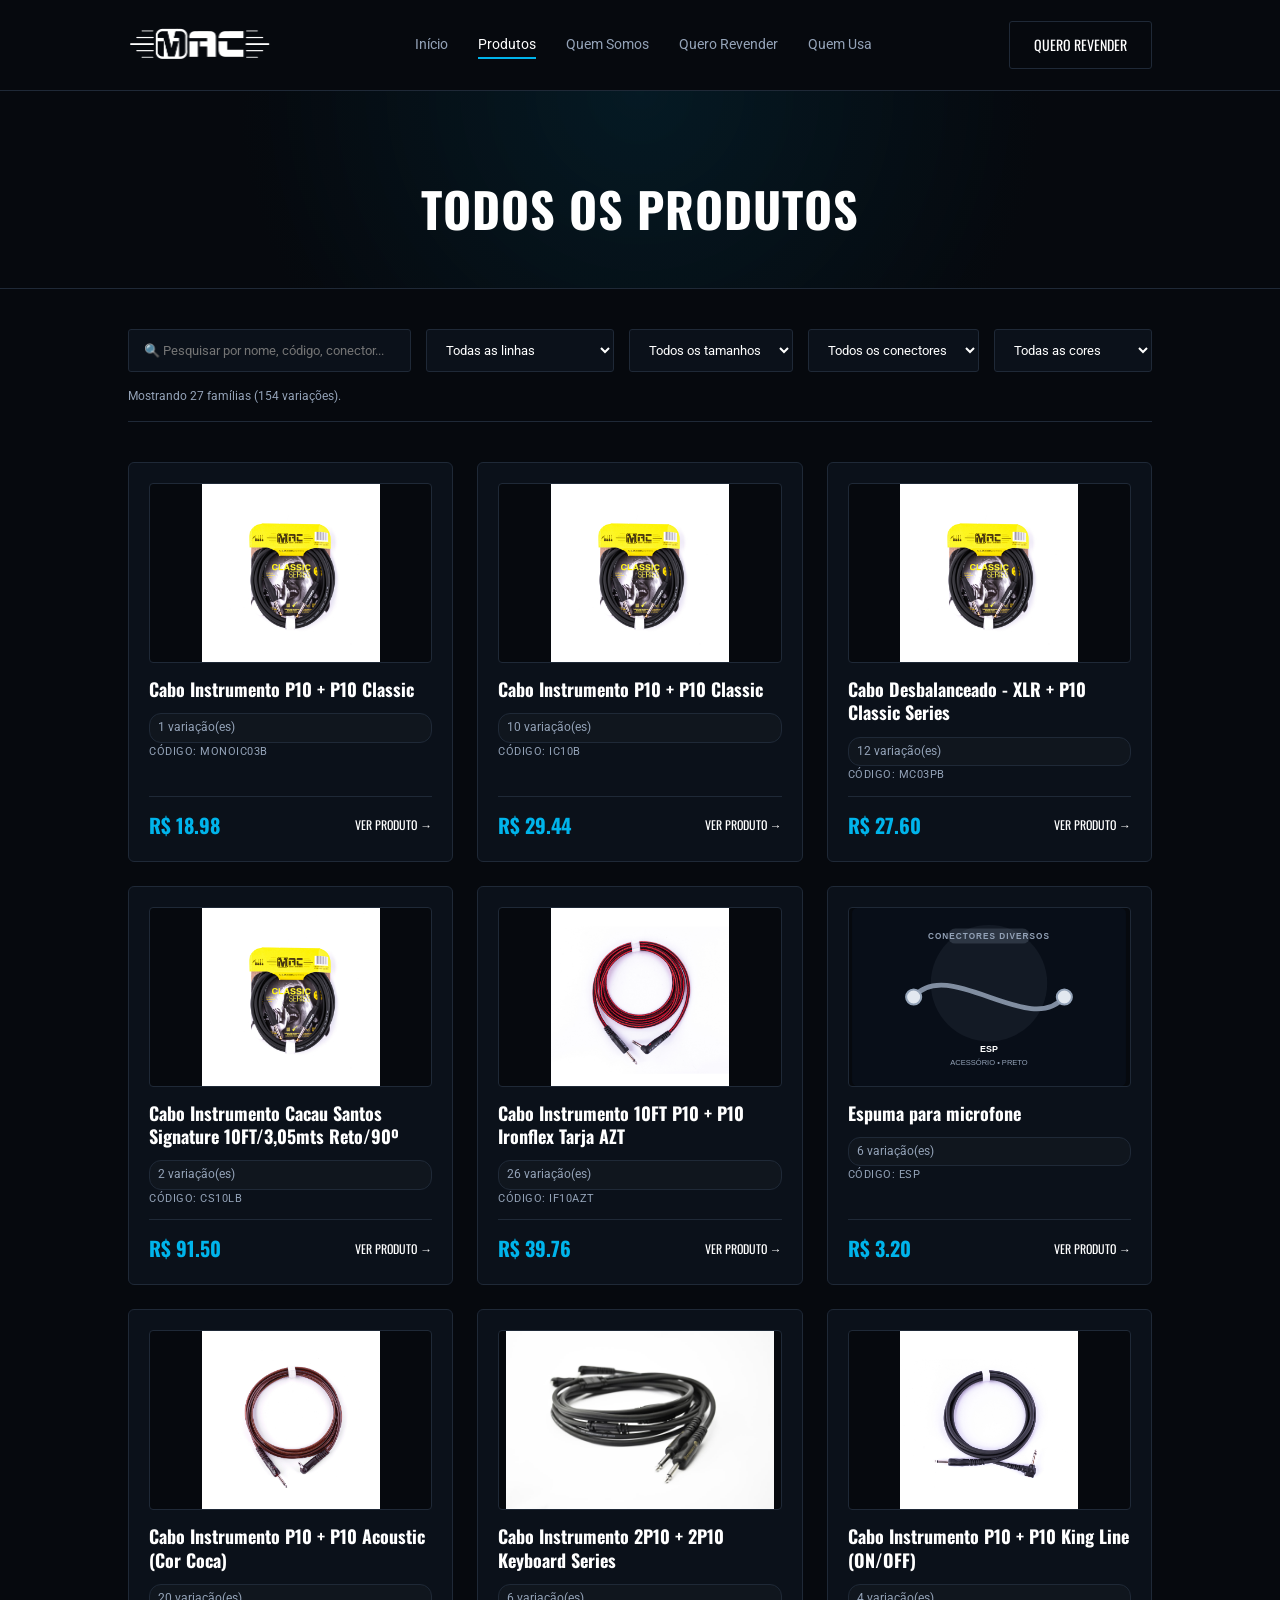
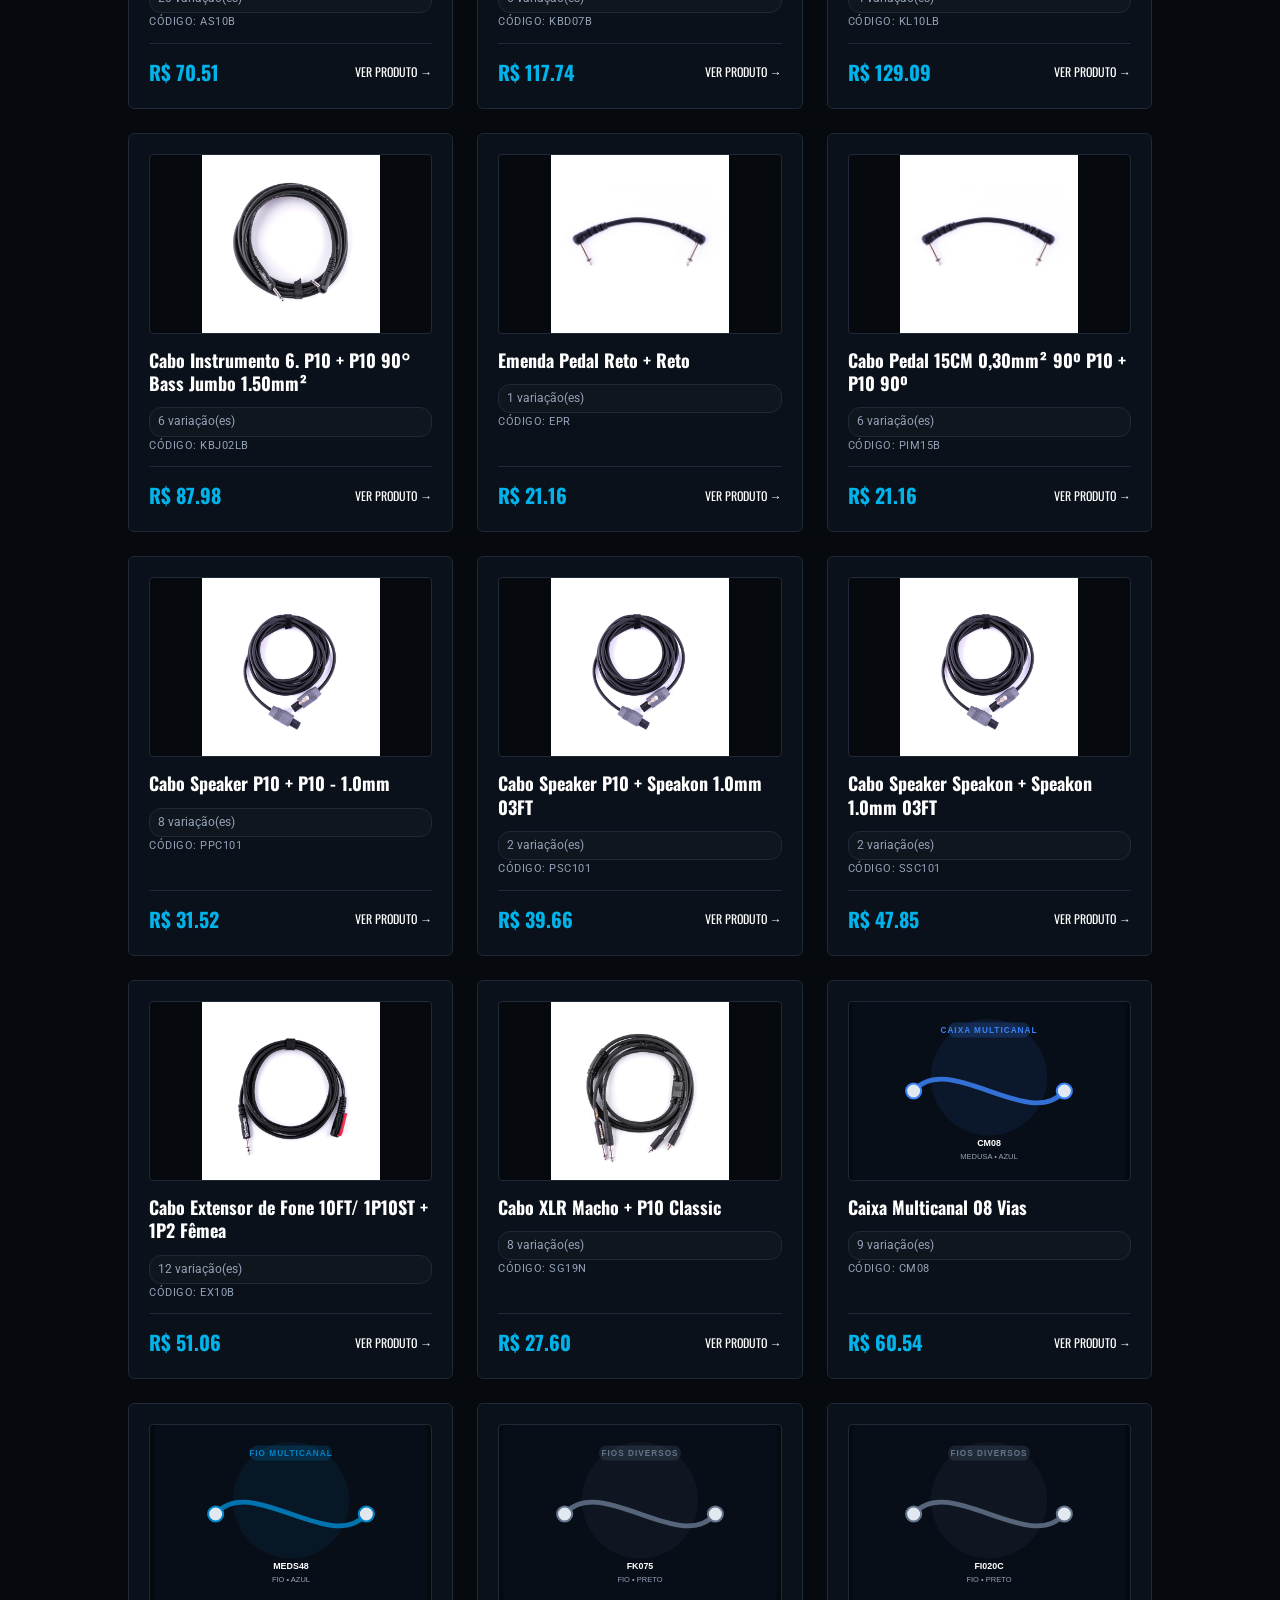
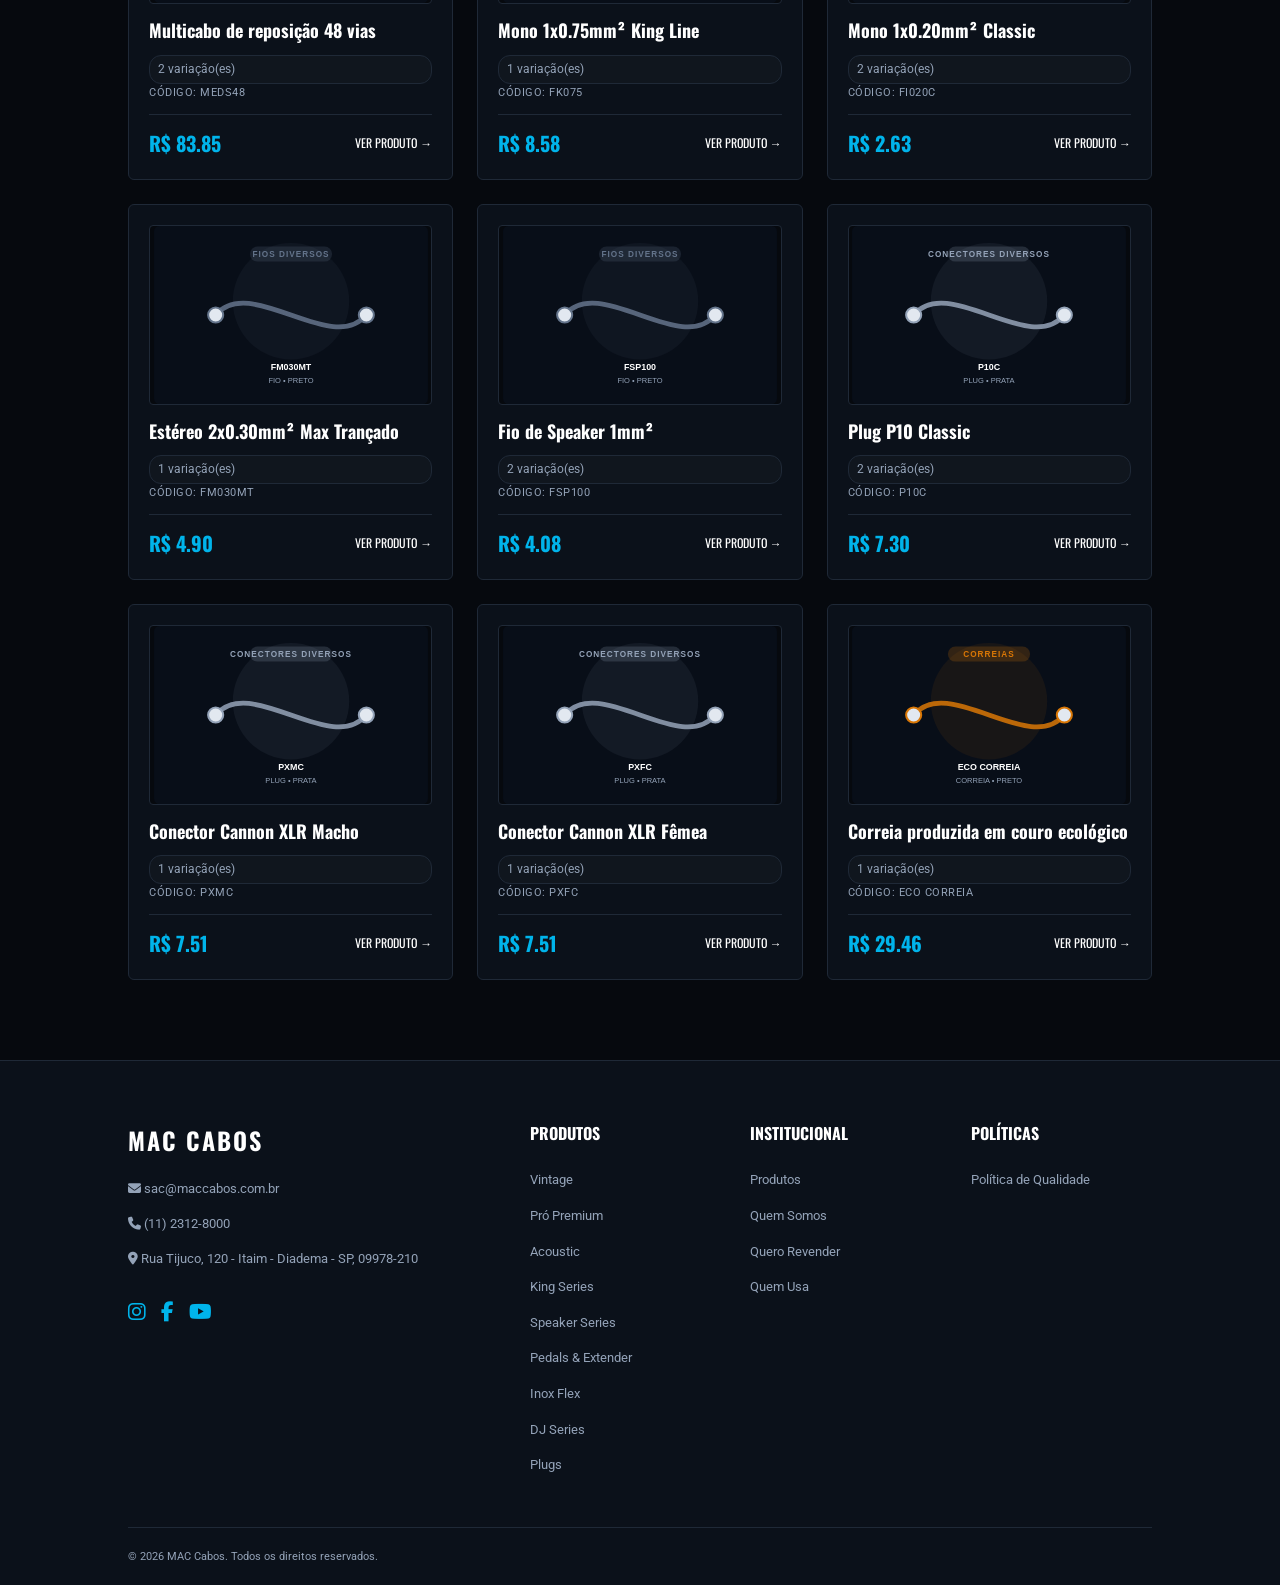
==== commit 59545e30: "Beta 1.1 Version" ====
--- a/src/html/catalogo.html
+++ b/src/html/catalogo.html
@@ -1,17 +1,19 @@
-<!DOCTYPE html>
+﻿<!DOCTYPE html>
 <html lang="pt-BR">
 <head>
     <meta charset="UTF-8">
     <meta name="viewport" content="width=device-width, initial-scale=1.0">
     <title>MAC Cabos - Catálogo</title>
-    <link href="https://fonts.googleapis.com/css2?family=Oswald:wght@500;700&family=Roboto:wght@300;400;700&display=swap" rel="stylesheet">
+    <link rel="icon" href="../img/Icon.png" type="image/png" sizes="32x32">    <link href="https://fonts.googleapis.com/css2?family=Oswald:wght@500;700&family=Roboto:wght@300;400;700&display=swap" rel="stylesheet">
+    <link href="https://cdnjs.cloudflare.com/ajax/libs/font-awesome/6.5.0/css/all.min.css" rel="stylesheet" />
     <link rel="stylesheet" href="../css/style.css">
 </head>
 <body>
     <header>
-        <a href="/index.html" class="logo">MAC CABOS</a>
+        <a href="/index.html" class="logo"><img src="../img/LOGO MACCABOS BRANCO.png" alt="MAC CABOS" class="logo-img"></a>
         <nav>
             <ul>
+                <li><a href="/index.html">Início</a></li>
                 <li><a href="catalogo.html" class="active">Produtos</a></li>
                 <li><a href="quem-somos.html">Quem Somos</a></li>
                 <li><a href="quero-revender.html">Quero Revender</a></li>
@@ -69,32 +71,32 @@
             <div class="footer-col">
                 <h4>Produtos</h4>
                 <ul>
-                    <li><a href="src/html/catalogo.html">Vintage</a></li>
-                    <li><a href="src/html/catalogo.html">Pró Premium</a></li>
-                    <li><a href="src/html/catalogo.html">Acoustic</a></li>
-                    <li><a href="src/html/catalogo.html">King Series</a></li>
-                    <li><a href="src/html/catalogo.html">Speaker Series</a></li>
-                    <li><a href="src/html/catalogo.html">Pedals & Extender</a></li>
-                    <li><a href="src/html/catalogo.html">Inox Flex</a></li>
-                    <li><a href="src/html/catalogo.html">DJ Series</a></li>
-                    <li><a href="src/html/catalogo.html">Plugs</a></li>
+                    <li><a href="catalogo.html">Vintage</a></li>
+                    <li><a href="catalogo.html">Pró Premium</a></li>
+                    <li><a href="catalogo.html">Acoustic</a></li>
+                    <li><a href="catalogo.html">King Series</a></li>
+                    <li><a href="catalogo.html">Speaker Series</a></li>
+                    <li><a href="catalogo.html">Pedals & Extender</a></li>
+                    <li><a href="catalogo.html">Inox Flex</a></li>
+                    <li><a href="catalogo.html">DJ Series</a></li>
+                    <li><a href="catalogo.html">Plugs</a></li>
                 </ul>
             </div>
 
             <div class="footer-col">
                 <h4>Institucional</h4>
                 <ul>
-                    <li><a href="src/html/catalogo.html">Produtos</a></li>
-                    <li><a href="src/html/quem-somos.html">Quem Somos</a></li>
-                    <li><a href="src/html/quero-revender.html">Quero Revender</a></li>
-                    <li><a href="src/html/quem-usa.html">Quem Usa</a></li>
+                    <li><a href="catalogo.html">Produtos</a></li>
+                    <li><a href="quem-somos.html">Quem Somos</a></li>
+                    <li><a href="quero-revender.html">Quero Revender</a></li>
+                    <li><a href="quem-usa.html">Quem Usa</a></li>
                 </ul>
             </div>
 
             <div class="footer-col">
                 <h4>Políticas</h4>
                 <ul>
-                    <li><a href="src/html/politica-qualidade.html">Política de Qualidade</a></li>
+                    <li><a href="politica-qualidade.html">Política de Qualidade</a></li>
                 </ul>
             </div>
         </div>
@@ -107,3 +109,6 @@
     <script src="../js/catalogo.js"></script>
 </body>
 </html>
+
+
+
--- a/src/css/style.css
+++ b/src/css/style.css
@@ -39,19 +39,37 @@
     display: flex;
     justify-content: space-between;
     align-items: center;
-    padding: 20px 10%;
+    padding: 10px 10%;
     background-color: var(--bg-dark);
     border-bottom: 1px solid var(--border-color);
     position: sticky;
     top: 0;
     z-index: 1000;
+    min-height: 72px;
+    overflow: visible;
 }
 
 .logo {
+    display: inline-flex;
+    align-items: center;
     font-family: 'Oswald', sans-serif;
     font-size: 24px;
     font-weight: 700;
     letter-spacing: 2px;
+}
+
+.logo-img {
+    display: block;
+    max-height: 86px;
+    width: auto;
+    margin-top: -8px;
+    margin-bottom: -8px;
+    transition: transform 0.35s ease;
+}
+
+.logo:hover .logo-img,
+.logo:focus-within .logo-img {
+    transform: scale(1.04);
 }
 
 .logo,
@@ -67,15 +85,49 @@
     gap: 30px;
 }
 
+nav li {
+    opacity: 1;
+}
+
 nav a {
     color: var(--text-muted);
     text-decoration: none;
     font-size: 14px;
-    transition: color 0.3s;
+    transition: color 0.3s, transform 0.25s ease;
 }
 
 nav a:hover, nav a.active {
     color: var(--text-white);
+    transform: translateY(-2px);
+}
+
+nav a::after {
+    content: '';
+    display: block;
+    width: 0;
+    height: 2px;
+    background: var(--primary-cyan);
+    transition: width 0.25s ease;
+}
+
+nav a:hover::after,
+nav a.active::after {
+    width: 100%;
+}
+
+@keyframes headerFadeIn {
+    from { transform: translateY(-18px); opacity: 0; }
+    to { transform: translateY(0); opacity: 1; }
+}
+
+@keyframes logoFloat {
+    from { transform: translateY(0); }
+    to { transform: translateY(-4px); }
+}
+
+@keyframes navItemFade {
+    from { opacity: 0; transform: translateY(-10px); }
+    to { opacity: 1; transform: translateY(0); }
 }
 
 /* ==========================================================================
@@ -120,6 +172,17 @@
     border-color: var(--primary-cyan);
 }
 
+@keyframes fadeInUp {
+    from {
+        opacity: 0;
+        transform: translateY(24px);
+    }
+    to {
+        opacity: 1;
+        transform: translateY(0);
+    }
+}
+
 /* ==========================================================================
    4. SEÇÕES INTERNAS COMUNS E FILTROS
    ========================================================================== */
@@ -135,6 +198,144 @@
     font-size: 48px;
     text-transform: uppercase;
     letter-spacing: 1px;
+}
+
+/* Quem Somos: luz azul atrás do título */
+.about-hero {
+    position: relative;
+    padding: 100px 10% 90px;
+    text-align: left;
+    overflow: hidden;
+    min-height: 520px;
+}
+.about-hero::before {
+    /* left-aligned hero glow (subtle) */
+    content: '';
+    position: absolute;
+    left: 8%;
+    top: 4%;
+    transform: none;
+    width: 140%;
+    height: 520px;
+    background: radial-gradient(ellipse at center top, rgba(0,180,235,0.14) 0%, rgba(0,180,235,0.10) 22%, rgba(0,180,235,0.05) 40%, rgba(6,9,14,0) 68%);
+    filter: blur(28px);
+    z-index: 1;
+    pointer-events: none;
+}
+.about-hero .glow-heading {
+    font-family: 'Oswald', sans-serif;
+    font-size: 52px;
+    line-height: 1.05;
+    text-transform: uppercase;
+    position: relative;
+    z-index: 2;
+    display: inline-block;
+    max-width: 820px;
+}
+.about-hero p {
+    position: relative;
+    z-index: 2;
+    max-width: 700px;
+    margin-top: 24px;
+    font-size: 16px;
+    line-height: 1.8;
+    color: var(--text-muted);
+}
+
+.move-section {
+    padding: 80px 10% 100px;
+}
+
+.grid-move {
+    display: grid;
+    grid-template-columns: repeat(3, minmax(260px, 1fr));
+    gap: 24px;
+    margin-top: 30px;
+}
+
+.move-card {
+    background-color: rgba(11, 17, 26, 0.95);
+    border: 1px solid transparent;
+    border-radius: 12px;
+    padding: 30px 28px;
+    transition: transform 0.32s ease, border-color 0.32s ease, box-shadow 0.32s ease, background-color 0.32s ease;
+    min-height: 220px;
+    position: relative;
+    overflow: hidden;
+}
+
+.move-card::before {
+    content: '';
+    position: absolute;
+    inset: 0;
+    background: linear-gradient(180deg, rgba(0,180,235,0.08) 0%, transparent 65%);
+    opacity: 0;
+    transition: opacity 0.32s ease;
+    pointer-events: none;
+}
+
+.move-card:hover,
+.move-card:focus-within {
+    transform: translateY(-6px);
+    border-color: rgba(0,180,235,0.65);
+    box-shadow: 0 24px 45px rgba(0,180,235,0.12);
+}
+
+.move-card:hover::before,
+.move-card:focus-within::before {
+    opacity: 1;
+}
+
+.move-card h3 {
+    font-family: 'Oswald', sans-serif;
+    font-size: 20px;
+    margin-bottom: 16px;
+    color: var(--text-white);
+}
+
+.move-card p {
+    color: var(--text-muted);
+    font-size: 14px;
+    line-height: 1.75;
+}
+
+@keyframes moveCardRise {
+    from {
+        opacity: 0;
+        transform: translateY(24px);
+    }
+    to {
+        opacity: 1;
+        transform: translateY(0);
+    }
+}
+
+.move-card {
+    animation: moveCardRise 0.7s ease forwards;
+}
+
+.move-card:nth-child(1) {
+    animation-delay: 0s;
+}
+
+.move-card:nth-child(2) {
+    animation-delay: 0.1s;
+}
+
+.move-card:nth-child(3) {
+    animation-delay: 0.2s;
+}
+
+@media (max-width: 1100px) {
+    .grid-move { grid-template-columns: repeat(2, minmax(260px, 1fr)); }
+}
+
+@media (max-width: 760px) {
+    .about-hero { padding: 60px 6% 60px; text-align: center; min-height: auto; }
+    .about-hero .glow-heading { font-size: 36px; }
+    .about-hero p { margin: 24px auto 0; }
+    .about-hero::before { left: 50%; transform: translateX(-50%); width: 220%; height: 320px; top: 6%; filter: blur(22px); }
+    .grid-move { grid-template-columns: 1fr; }
 }
 
 .catalogo-container {
@@ -333,6 +534,16 @@
     }
 }
 
+/* Subtle page content entrance (exclude header which is separately animated) */
+main {
+    animation: pageFadeIn 0.7s ease both;
+}
+
+@keyframes pageFadeIn {
+    from { opacity: 0; transform: translateY(10px); }
+    to { opacity: 1; transform: translateY(0); }
+}
+
 .line-showcase-section {
     padding: 60px 5% 100px;
     max-width: 1440px;
@@ -582,7 +793,29 @@
 /* ==========================================================================
    6. PÁGINA QUERO REVENDER
    ========================================================================== */
-.revender-hero { padding: 100px 10% 60px; }
+.revender-hero {
+    position: relative;
+    overflow: hidden;
+    padding: 100px 10% 60px;
+    border-bottom: 1px solid var(--border-color);
+}
+.revender-hero::before {
+    content: '';
+    position: absolute;
+    left: 8%;
+    top: 4%;
+    transform: none;
+    width: 140%;
+    height: 520px;
+    background: radial-gradient(ellipse at center top, rgba(0,180,235,0.14) 0%, rgba(0,180,235,0.10) 22%, rgba(0,180,235,0.05) 40%, rgba(6,9,14,0) 68%);
+    filter: blur(28px);
+    z-index: 1;
+    pointer-events: none;
+}
+.revender-hero h1, .revender-hero p {
+    position: relative;
+    z-index: 2;
+}
 .revender-hero h1 { font-family: 'Oswald', sans-serif; font-size: 56px; text-transform: uppercase; margin-bottom: 20px; }
 .revender-hero h1 span { color: var(--primary-cyan); display: block; }
 
@@ -599,11 +832,34 @@
     background-color: var(--card-bg);
     border: 1px solid var(--border-color);
     padding: 25px;
-    border-radius: 4px;
+    border-radius: 12px;
+    transition: transform 0.3s ease, border-color 0.3s ease, box-shadow 0.3s ease;
+    opacity: 0;
+    transform: translateY(24px);
+    animation: fadeInUp 0.8s ease forwards;
+}
+
+.canal-card:nth-child(1) { animation-delay: 0.1s; }
+.canal-card:nth-child(2) { animation-delay: 0.2s; }
+.canal-card:nth-child(3) { animation-delay: 0.3s; }
+
+.canal-card:hover {
+    transform: translateY(-6px);
+    border-color: var(--primary-cyan);
+    box-shadow: 0 20px 45px rgba(0, 180, 235, 0.12);
 }
 
 .canal-card h3 { font-family: 'Oswald', sans-serif; font-size: 20px; text-transform: uppercase; margin-bottom: 15px; }
 .canal-info p { font-size: 13px; color: var(--text-muted); margin-bottom: 5px; }
+
+.form-feedback {
+    margin-top: 18px;
+    font-size: 14px;
+}
+
+.form-feedback.sending { color: #a5b4fc; }
+.form-feedback.success { color: #72efdd; }
+.form-feedback.error { color: #fda4af; }
 
 .form-section { padding: 40px 10% 90px; display: flex; justify-content: center; }
 .form-container {
@@ -613,6 +869,26 @@
     max-width: 650px;
     padding: 40px;
     border-radius: 6px;
+}
+
+.form-container {
+    background-color: var(--card-bg);
+    border: 1px solid var(--border-color);
+    width: 100%;
+    max-width: 650px;
+    padding: 40px;
+    border-radius: 6px;
+    opacity: 0;
+    transform: translateY(24px);
+    animation: fadeInUp 0.8s cubic-bezier(0.16, 1, 0.3, 1) forwards;
+    transition: transform 0.32s ease, border-color 0.32s ease, box-shadow 0.32s ease, background-color 0.32s ease;
+}
+
+.form-container:hover,
+.form-container:focus-within {
+    transform: translateY(-6px);
+    border-color: var(--primary-cyan);
+    box-shadow: 0 20px 45px rgba(0, 180, 235, 0.12);
 }
 
 .form-container h2 { font-family: 'Oswald', sans-serif; font-size: 28px; text-transform: uppercase; margin-bottom: 30px; }
@@ -637,7 +913,13 @@
 /* ==========================================================================
    7. PÁGINA QUEM USA
    ========================================================================== */
-.quem-usa-hero { padding: 100px 10% 80px; border-bottom: 1px solid var(--border-color); }
+.quem-usa-hero {
+    background: linear-gradient(rgba(6, 9, 14, 0.7), rgba(6, 9, 14, 0.9)), url('../img/hero-singer.jfif') center/cover no-repeat;
+    color: var(--text-white);
+    text-align: center;
+    padding: 100px 10% 80px;
+    border-bottom: 1px solid var(--border-color);
+}
 .quem-usa-hero h1 { font-family: 'Oswald', sans-serif; font-size: 50px; text-transform: uppercase; margin-bottom: 20px; }
 .quem-usa-hero h1 span { color: var(--primary-cyan); display: block; }
 
@@ -651,29 +933,72 @@
     margin-bottom: 50px;
 }
 
+.parceiro-link {
+    display: block;
+    color: inherit;
+    text-decoration: none;
+    height: 100%;
+}
+
 .parceiro-card {
     position: relative;
-    border-radius: 4px;
+    border-radius: 12px;
     overflow: hidden;
     border: 1px solid var(--border-color);
     height: 400px;
-}
-
-.parceiro-card img { width: 100%; height: 100%; object-fit: cover; }
+    transition: transform 0.35s ease, box-shadow 0.35s ease, border-color 0.35s ease;
+}
+
+.parceiro-link:hover .parceiro-card,
+.parceiro-link:focus-visible .parceiro-card {
+    transform: translateY(-8px);
+    border-color: var(--primary-cyan);
+    box-shadow: 0 28px 60px rgba(0, 180, 235, 0.16);
+}
+
+.parceiro-card img { width: 100%; height: 100%; object-fit: cover; transform: scale(1); transition: transform 0.35s ease; }
+
+.parceiro-link:hover .parceiro-card img,
+.parceiro-link:focus-visible .parceiro-card img {
+    transform: scale(1.06);
+}
+
 .parceiro-info {
     position: absolute;
     bottom: 0;
     left: 0;
     width: 100%;
     padding: 60px 20px 20px;
-    background: linear-gradient(to top, rgba(6, 9, 14, 1) 0%, rgba(6, 9, 14, 0) 100%);
+    background: linear-gradient(to top, rgba(6, 9, 14, 0.92) 0%, rgba(6, 9, 14, 0) 100%);
     display: flex;
     justify-content: space-between;
     align-items: center;
-}
-
-.parceiro-info h3 { font-family: 'Oswald', sans-serif; font-size: 20px; text-transform: uppercase; }
-.parceiro-info .icon-ig { color: var(--primary-cyan); }
+    transition: background 0.35s ease;
+}
+
+.parceiro-link:hover .parceiro-info,
+.parceiro-link:focus-visible .parceiro-info {
+    background: linear-gradient(to top, rgba(0, 180, 235, 0.32), rgba(6, 9, 14, 0));
+}
+
+.parceiro-info h3 { font-family: 'Oswald', sans-serif; font-size: 20px; text-transform: uppercase; margin: 0; }
+.parceiro-info .icon-ig {
+    color: var(--primary-cyan);
+    width: 40px;
+    height: 40px;
+    display: inline-flex;
+    align-items: center;
+    justify-content: center;
+    border-radius: 50%;
+    background: rgba(0, 0, 0, 0.35);
+    transition: background 0.35s ease, transform 0.35s ease;
+}
+
+.parceiro-link:hover .parceiro-info .icon-ig,
+.parceiro-link:focus-visible .parceiro-info .icon-ig {
+    background: rgba(0, 180, 235, 0.18);
+    transform: scale(1.05);
+}
 
 .pagination { display: flex; justify-content: center; gap: 10px; }
 .page-btn {
@@ -704,7 +1029,7 @@
    8. PÁGINA POLÍTICA DE QUALIDADE
    ========================================================================== */
 .politica-hero { padding: 100px 10% 60px; border-bottom: 1px solid var(--border-color); }
-.politica-hero h1 { font-family: 'Oswald', sans-serif; font-size: 56px; text-transform: uppercase; }
+.politica-hero h1 { font-family: 'Oswald', sans-serif; font-size: 56px; text-transform: uppercase; opacity: 0; transform: translateY(30px); animation: fadeInUp 0.8s ease forwards; }
 .politica-hero h1 span { color: var(--primary-cyan); display: block; }
 
 .politica-content { padding: 80px 10%; }
@@ -713,6 +1038,9 @@
     padding-left: 30px;
     margin: 0 auto 80px;
     max-width: 900px;
+    opacity: 0;
+    transform: translateY(24px);
+    animation: fadeInUp 0.8s ease 0.1s forwards;
 }
 
 .politica-quote p { font-family: 'Oswald', sans-serif; font-size: 24px; color: var(--text-white); }
@@ -725,11 +1053,33 @@
     background-color: var(--card-bg);
     border: 1px solid var(--border-color);
     padding: 35px 30px;
-    border-radius: 4px;
-}
-
-.objetivo-card h3 { font-family: 'Oswald', sans-serif; font-size: 22px; text-transform: uppercase; margin-bottom: 15px; }
-.objetivo-card p { color: var(--text-muted); font-size: 14px; }
+    border-radius: 8px;
+    box-shadow: 0 12px 30px rgba(0, 0, 0, 0.18);
+    opacity: 0;
+    transform: translateY(24px);
+    animation: fadeInUp 0.8s ease forwards;
+}
+
+.objetivo-card:nth-child(1) { animation-delay: 0.15s; }
+.objetivo-card:nth-child(2) { animation-delay: 0.25s; }
+.objetivo-card:nth-child(3) { animation-delay: 0.35s; }
+
+.objetivo-card h3 { font-family: 'Oswald', sans-serif; font-size: 22px; text-transform: uppercase; margin-bottom: 18px; }
+.objetivo-card p,
+.objetivo-card ol {
+    color: var(--text-muted);
+    font-size: 15px;
+    line-height: 1.8;
+}
+
+.objetivo-card ol {
+    margin: 0;
+    padding-left: 20px;
+}
+
+.objetivo-card ol li {
+    margin-bottom: 12px;
+}
 
 /* ==========================================================================
    9. PÁGINA PRODUTO INDIVIDUAL
@@ -787,6 +1137,52 @@
 .spec-box span { display: block; font-size: 10px; color: var(--text-muted); text-transform: uppercase; margin-bottom: 5px; }
 .spec-box p { font-size: 14px; margin: 0; }
 .product-actions { display: flex; gap: 15px; }
+
+/* Variant select inside specs */
+.spec-box select#variant-select {
+    width: 100%;
+    padding: 10px 40px 10px 12px;
+    background-color: var(--card-bg);
+    border: 1px solid var(--border-color);
+    color: var(--text-white);
+    border-radius: 6px;
+    font-size: 14px;
+    -webkit-appearance: none;
+    -moz-appearance: none;
+    appearance: none;
+    background-image: url("data:image/svg+xml;utf8,<svg xmlns='http://www.w3.org/2000/svg' viewBox='0 0 10 6'><path d='M1 1l4 4 4-4' stroke='%23ffffff' stroke-width='1.5' stroke-linecap='round' stroke-linejoin='round'/></svg>");
+    background-repeat: no-repeat;
+    background-position: right 12px center;
+    background-size: 16px 10px;
+    transition: border-color .15s ease, box-shadow .15s ease, transform .06s ease;
+}
+.spec-box select#variant-select option { background: var(--card-bg); color: var(--text-white); }
+.spec-box select#variant-select:focus {
+    outline: none;
+    border-color: var(--primary-cyan);
+    box-shadow: 0 6px 18px rgba(6, 182, 235, 0.06), 0 0 0 3px rgba(6, 182, 235, 0.06);
+}
+
+/* small helper for product cards showing variant counts */
+.product-card-variant-count {
+    font-size: 12px;
+    color: var(--text-muted);
+    margin: 6px 0 0;
+    display: inline-block;
+    padding: 4px 8px;
+    border-radius: 12px;
+    border: 1px solid var(--border-color);
+    background-color: rgba(255,255,255,0.02);
+}
+
+/* subtle hover for product cards */
+.product-card { transition: transform .12s ease, box-shadow .12s ease; }
+.product-card:hover { transform: translateY(-6px); box-shadow: 0 10px 30px rgba(2,6,23,0.45); }
+
+@media (max-width: 900px) {
+    .specs-grid { grid-template-columns: 1fr; }
+    .product-view { flex-direction: column; }
+}
 
 .related-section { border-top: 1px solid var(--border-color); padding-top: 60px; }
 .related-section h2 { font-family: 'Oswald', sans-serif; font-size: 28px; text-transform: uppercase; margin-bottom: 40px; }
@@ -980,6 +1376,29 @@
 .hero h1 span {
     color: var(--primary-cyan);
     display: block;
+}
+
+/* Add blue glow behind main hero (same effect used in 'Quem Somos') */
+.hero {
+    position: relative;
+    overflow: hidden;
+}
+.hero::before {
+    content: '';
+    position: absolute;
+    left: 8%;
+    top: 4%;
+    transform: none;
+    width: 140%;
+    height: 520px;
+    background: radial-gradient(ellipse at center top, rgba(0,180,235,0.14) 0%, rgba(0,180,235,0.10) 22%, rgba(0,180,235,0.05) 40%, rgba(6,9,14,0) 68%);
+    filter: blur(28px);
+    z-index: 1;
+    pointer-events: none;
+}
+.hero h1, .hero p {
+    position: relative;
+    z-index: 2;
 }
 
 .btn-cyan {
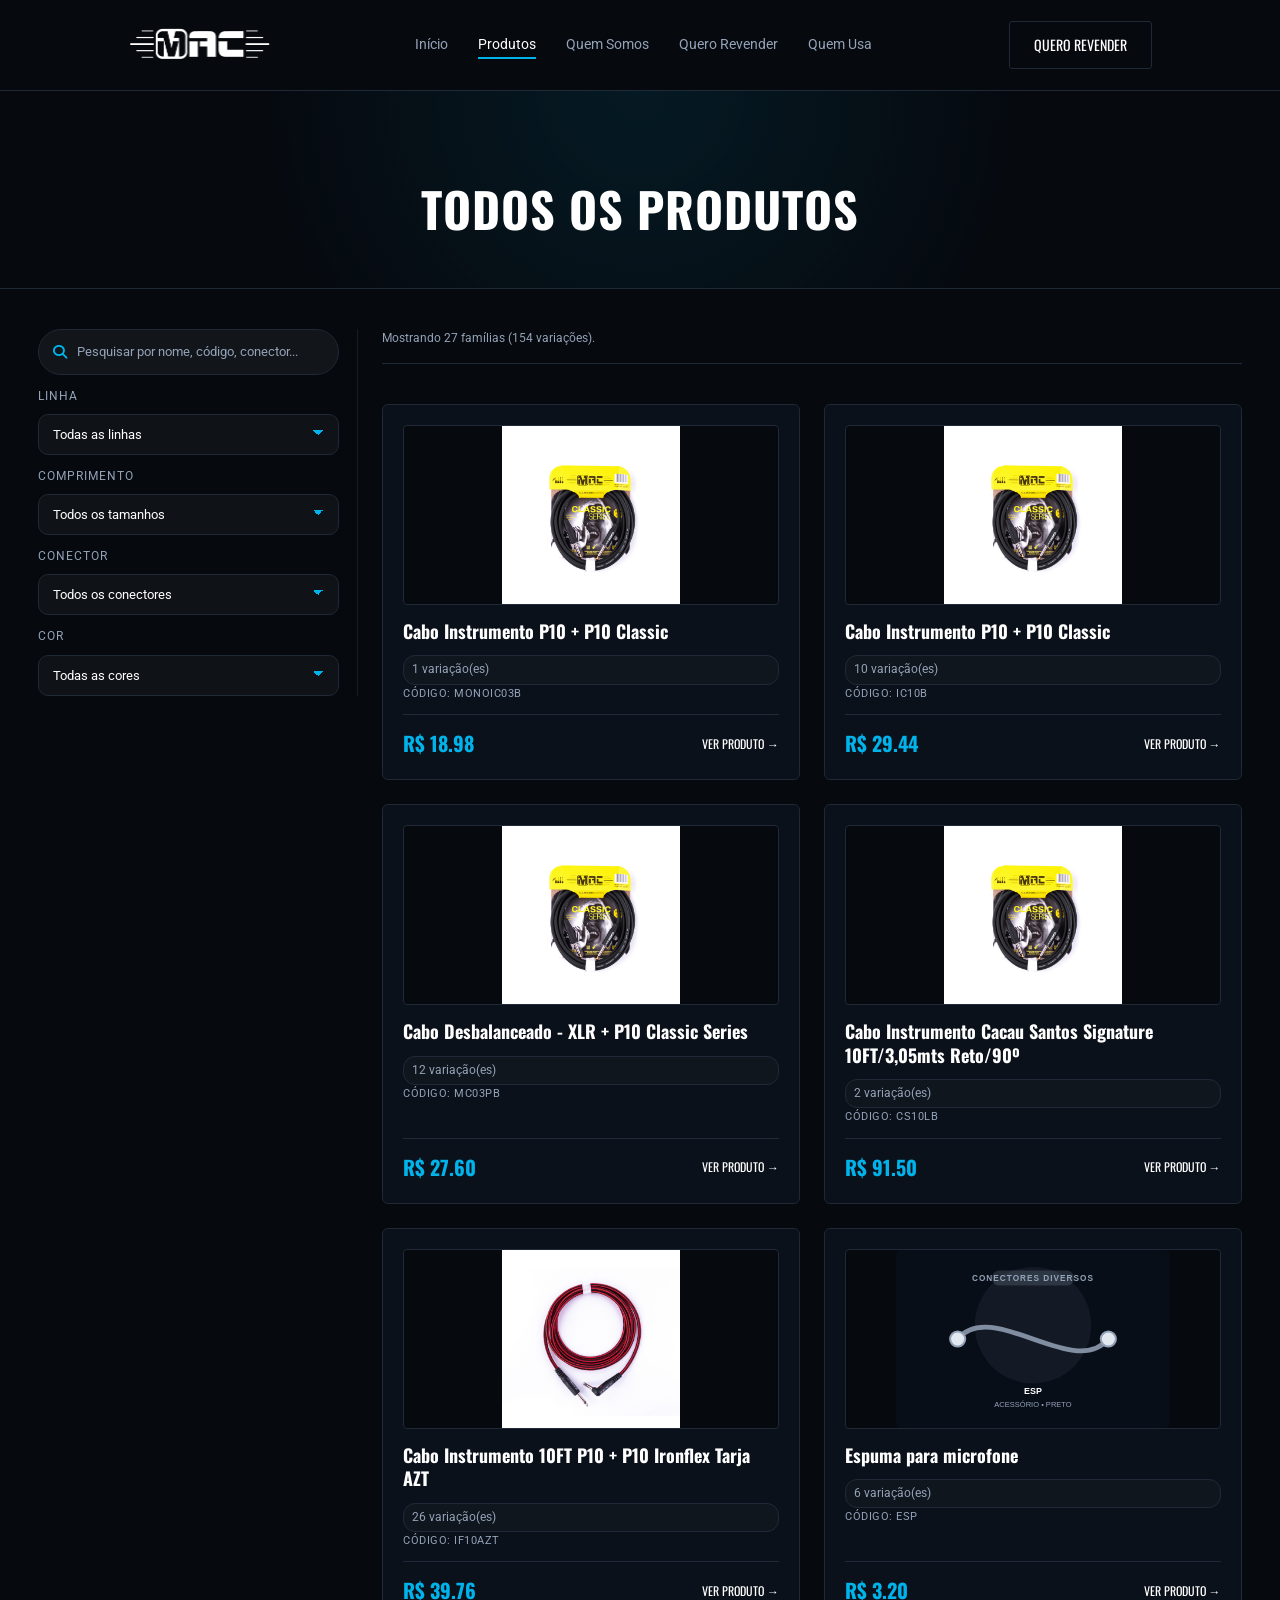
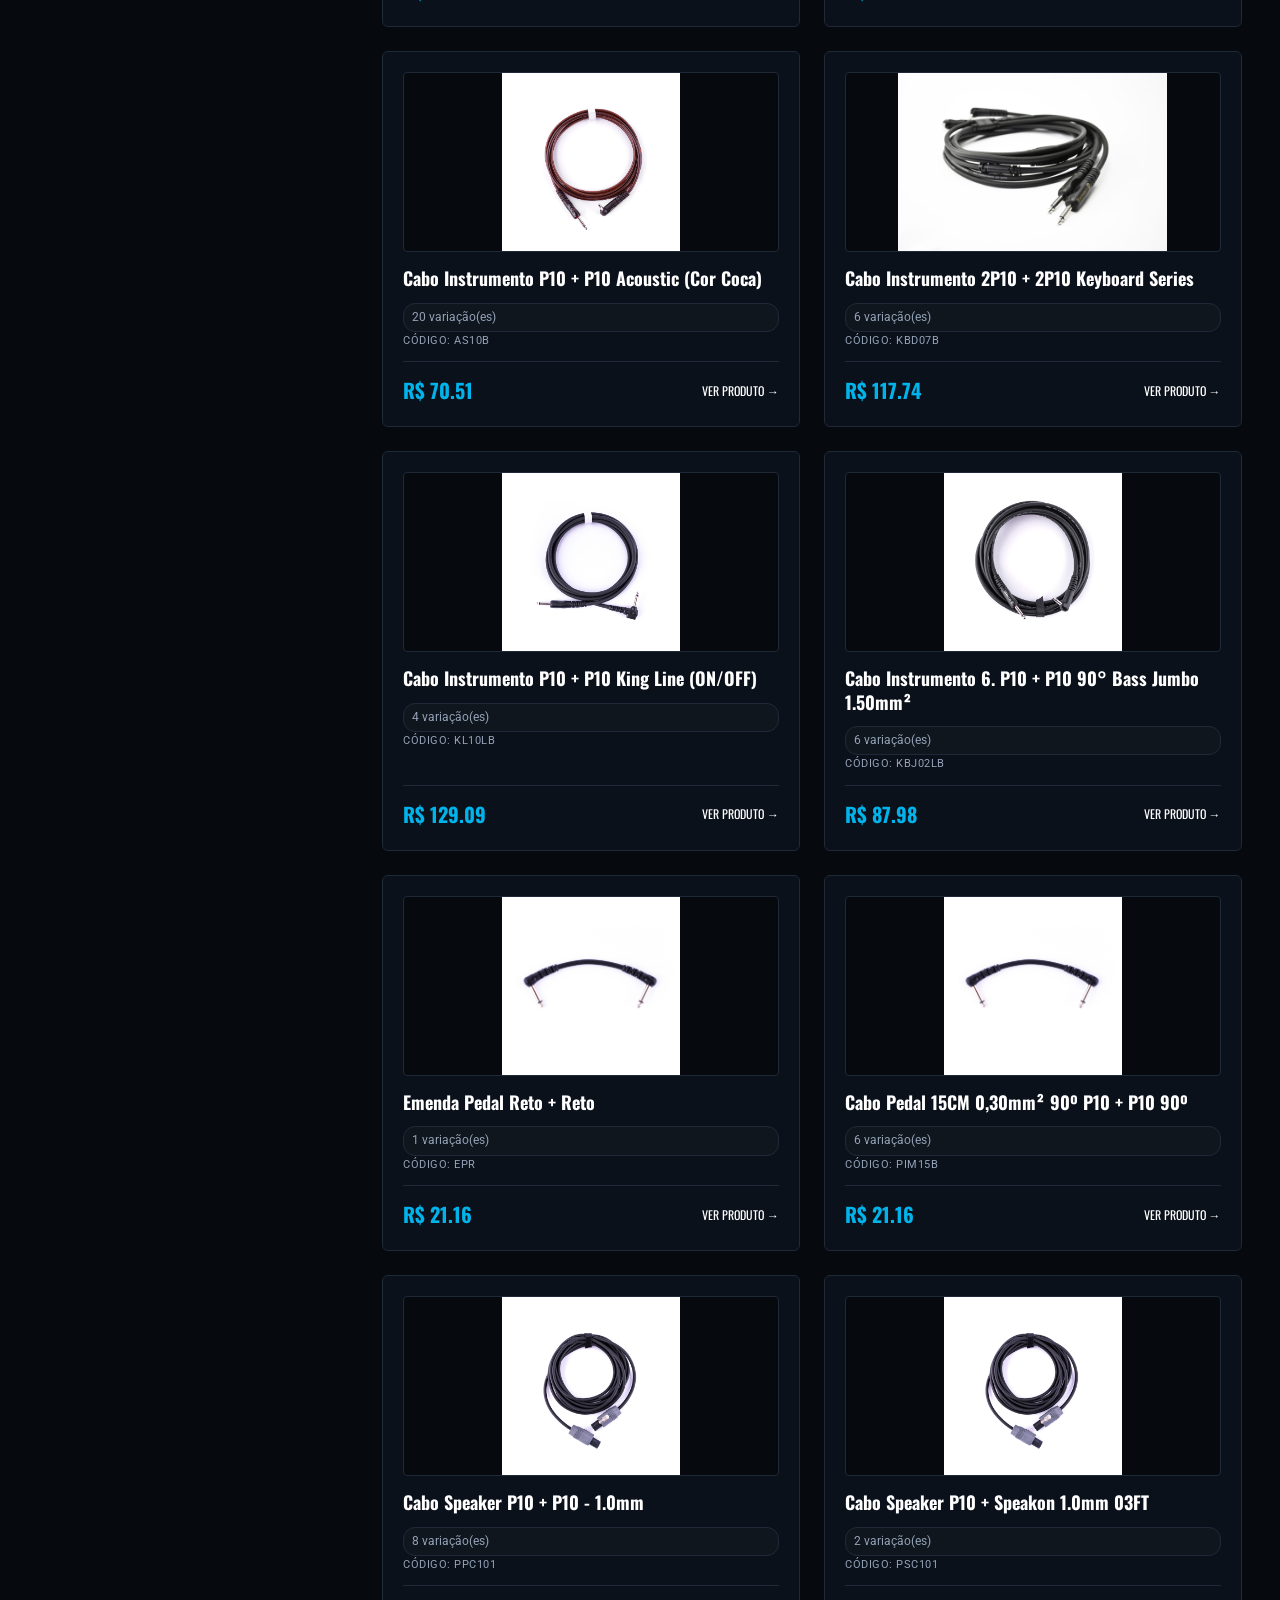
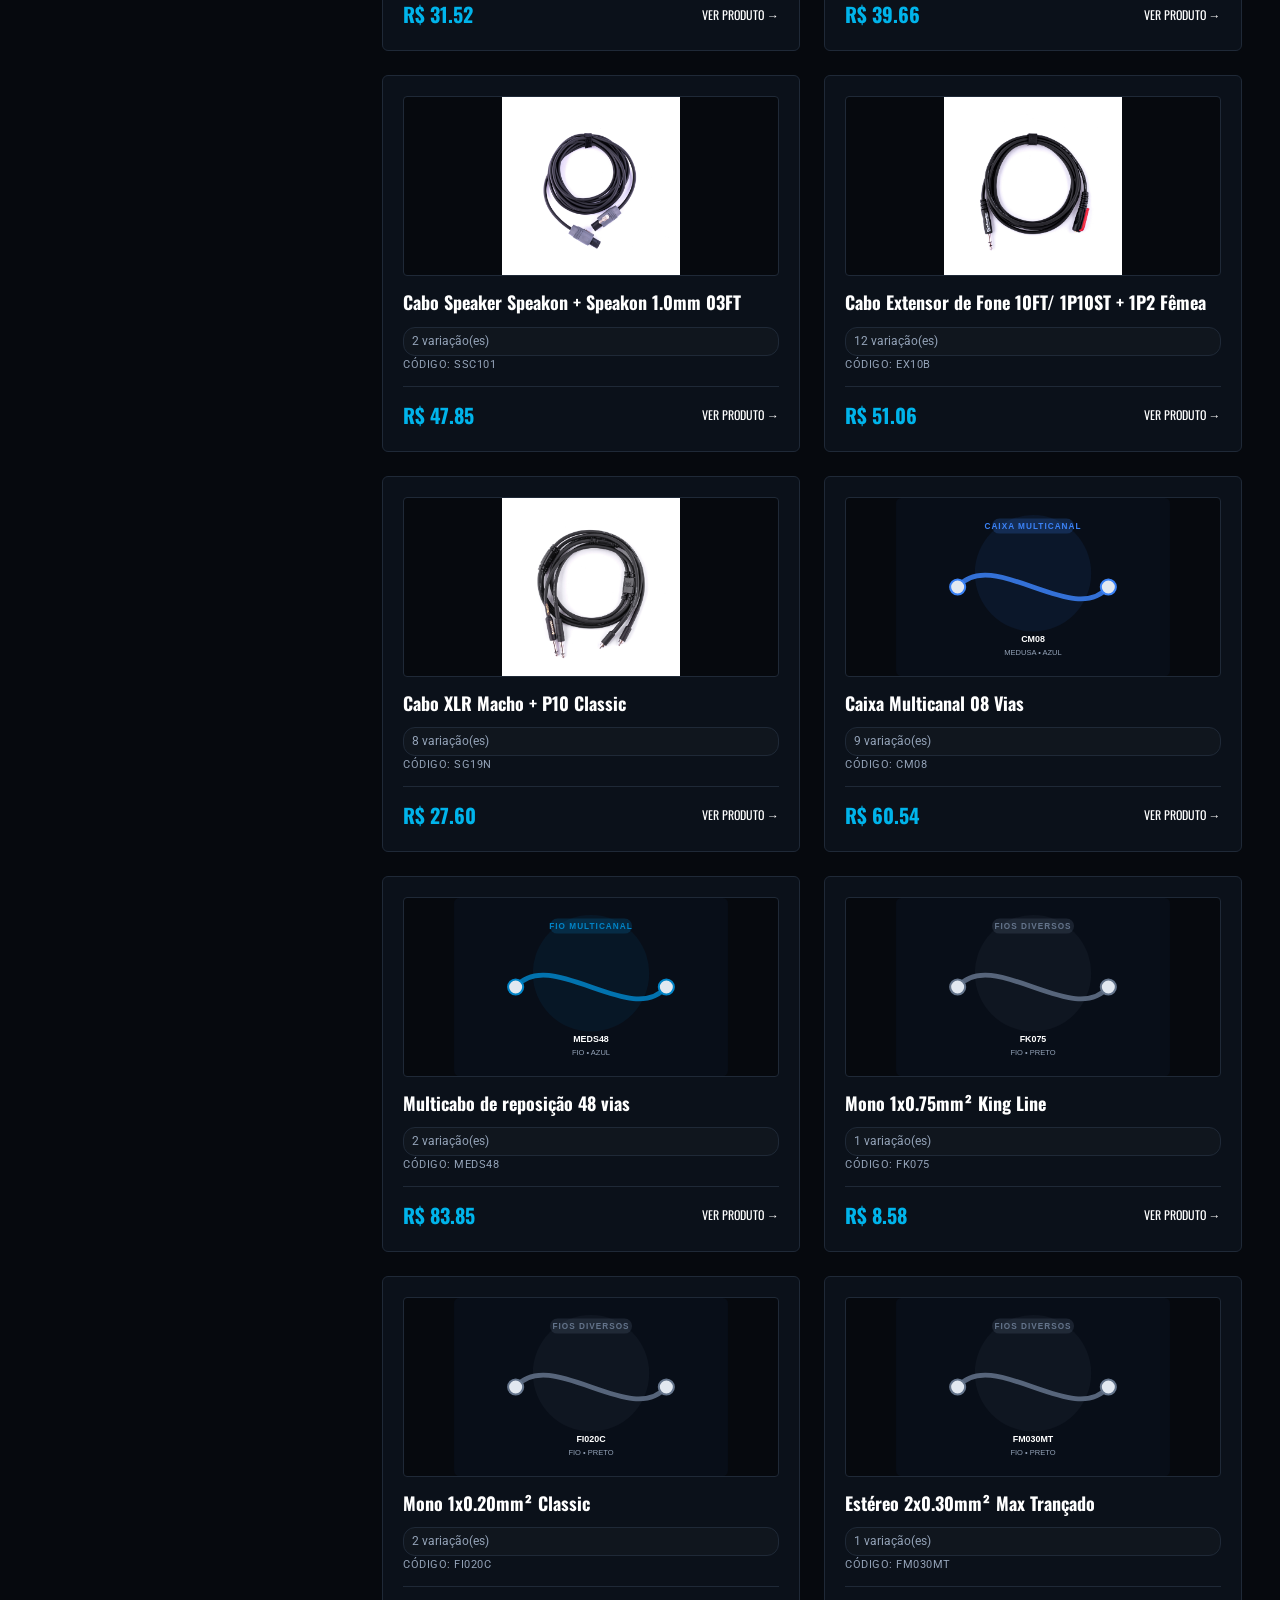
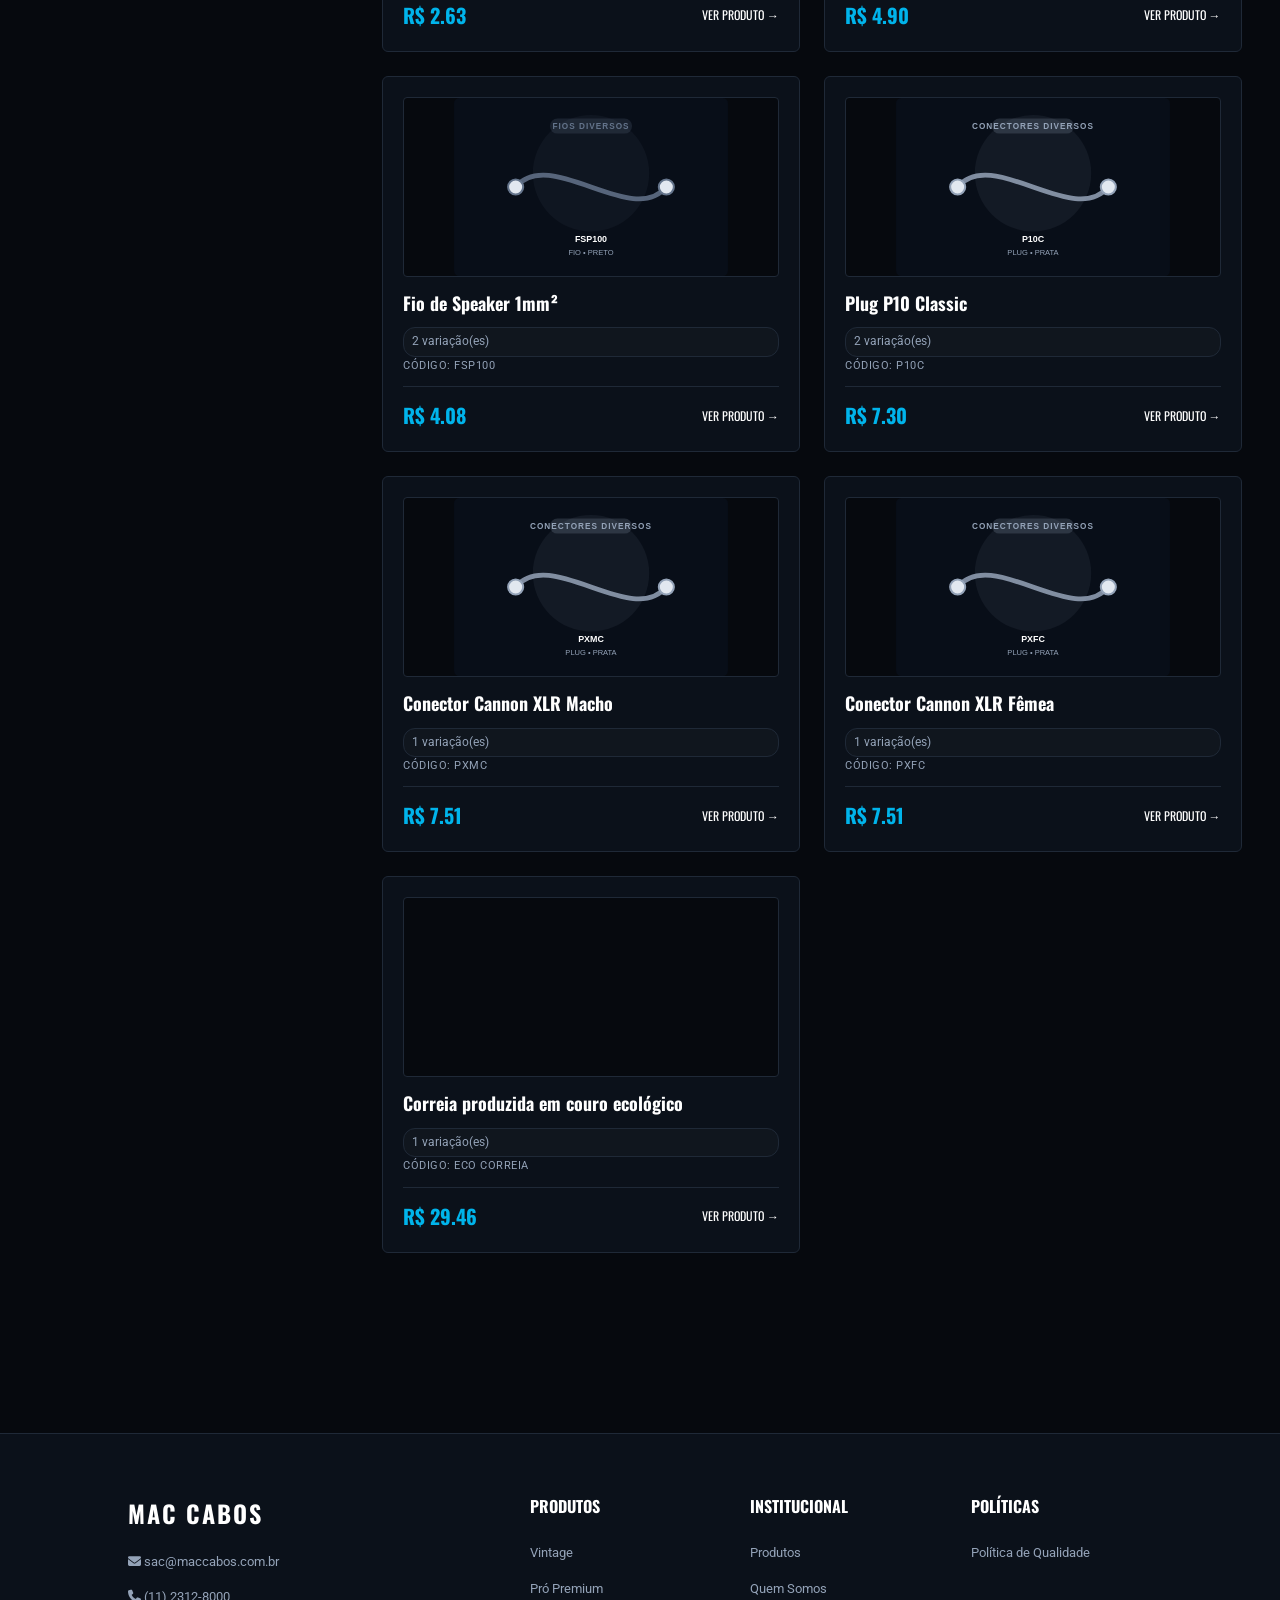
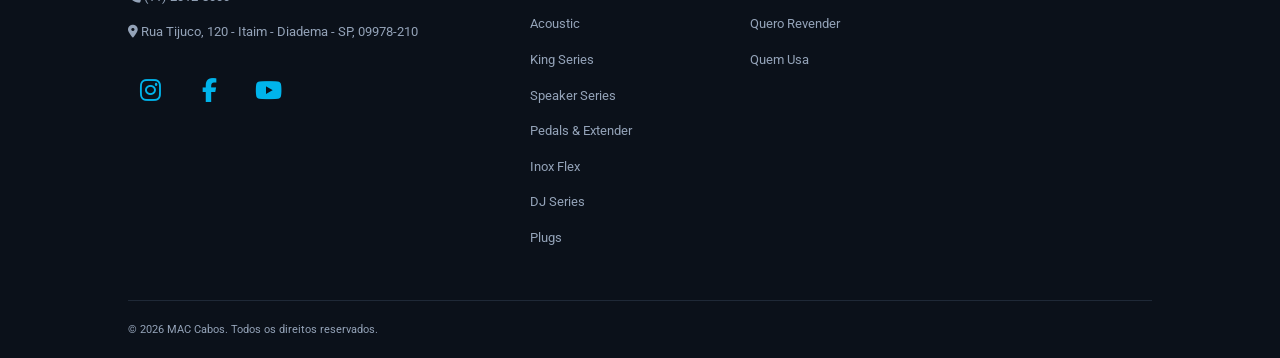
==== commit fdf1377d: "Beta 1.2 Version" ====
--- a/src/html/catalogo.html
+++ b/src/html/catalogo.html
@@ -29,17 +29,37 @@
         </section>
 
         <section class="catalogo-container">
-            <div class="filters-bar">
-                <input id="search-input" type="text" placeholder="🔍 Pesquisar por nome, código, conector..." class="search-input">
-                <select id="filter-line" class="filter-select"></select>
-                <select id="filter-length" class="filter-select"></select>
-                <select id="filter-connector" class="filter-select"></select>
-                <select id="filter-color" class="filter-select"></select>
+            <div class="catalogo-layout">
+                <aside class="filters-sidebar">
+                    <div class="filters-bar">
+                        <div class="search-field">
+                            <i class="fa-solid fa-magnifying-glass"></i>
+                            <input id="search-input" type="text" placeholder="Pesquisar por nome, código, conector..." class="search-input">
+                        </div>
+                        <label class="filter-group">
+                            <span>Linha</span>
+                            <select id="filter-line" class="filter-select"></select>
+                        </label>
+                        <label class="filter-group">
+                            <span>Comprimento</span>
+                            <select id="filter-length" class="filter-select"></select>
+                        </label>
+                        <label class="filter-group">
+                            <span>Conector</span>
+                            <select id="filter-connector" class="filter-select"></select>
+                        </label>
+                        <label class="filter-group">
+                            <span>Cor</span>
+                            <select id="filter-color" class="filter-select"></select>
+                        </label>
+                    </div>
+                </aside>
+
+                <div class="catalogo-content">
+                    <p id="resultados-text" class="resultados-text">Mostrando resultados do catálogo.</p>
+                    <div id="products-grid" class="products-grid"></div>
+                </div>
             </div>
-            
-            <p id="resultados-text" class="resultados-text">Mostrando resultados do catálogo.</p>
-
-            <div id="products-grid" class="products-grid"></div>
         </section>
     </main>
 
@@ -59,12 +79,9 @@
                     </a>
                 </div>
                 <div class="social-icons">
-                    <a href="https://instagram.com/maccabos" target="_blank" aria-label="Instagram"><i
-                            class="fab fa-instagram"></i></a>
-                    <a href="https://facebook.com/maccabos" target="_blank" aria-label="Facebook"><i
-                            class="fab fa-facebook-f"></i></a>
-                    <a href="https://youtube.com/channel/maccabos" target="_blank" aria-label="YouTube"><i
-                            class="fab fa-youtube"></i></a>
+                    <a href="https://instagram.com/maccabos" target="_blank" aria-label="Instagram"><i class="fab fa-instagram"></i></a>
+                    <a href="https://facebook.com/maccabos" target="_blank" aria-label="Facebook"><i class="fab fa-facebook-f"></i></a>
+                    <a href="https://youtube.com/channel/maccabos" target="_blank" aria-label="YouTube"><i class="fab fa-youtube"></i></a>
                 </div>
             </div>
 
--- a/src/css/style.css
+++ b/src/css/style.css
@@ -21,6 +21,11 @@
     color: var(--text-white);
     font-family: 'Roboto', sans-serif;
     line-height: 1.6;
+    overflow-x: hidden;
+}
+
+html {
+    scroll-behavior: smooth;
 }
 
 a {
@@ -47,6 +52,7 @@
     z-index: 1000;
     min-height: 72px;
     overflow: visible;
+    animation: headerFadeIn 0.8s ease both;
 }
 
 .logo {
@@ -146,11 +152,14 @@
     cursor: pointer;
     text-decoration: none;
     display: inline-block;
-    transition: filter 0.3s;
+    transition: transform 0.25s ease, filter 0.3s ease, box-shadow 0.3s ease;
+    box-shadow: 0 0 0 rgba(0, 180, 235, 0);
 }
 
 .btn-cyan:hover {
+    transform: translateY(-3px);
     filter: brightness(1.2);
+    box-shadow: 0 10px 24px rgba(0, 180, 235, 0.2);
 }
 
 .btn-outline {
@@ -165,12 +174,15 @@
     cursor: pointer;
     text-decoration: none;
     display: inline-block;
-    transition: border-color 0.3s;
+    transition: transform 0.25s ease, border-color 0.3s ease, box-shadow 0.3s ease;
 }
 
 .btn-outline:hover {
+    transform: translateY(-3px);
     border-color: var(--primary-cyan);
-}
+    box-shadow: 0 10px 24px rgba(0, 180, 235, 0.12);
+}
+
 
 @keyframes fadeInUp {
     from {
@@ -180,6 +192,17 @@
     to {
         opacity: 1;
         transform: translateY(0);
+    }
+}
+
+@keyframes heroFadeIn {
+    from {
+        opacity: 0;
+        transform: translateY(20px) scale(0.98);
+    }
+    to {
+        opacity: 1;
+        transform: translateY(0) scale(1);
     }
 }
 
@@ -339,33 +362,136 @@
 }
 
 .catalogo-container {
-    padding: 40px 10% 80px;
+    padding: 40px 3% 180px;
+}
+
+.catalogo-layout {
+    display: flex !important;
+    flex-direction: row !important;
+    align-items: flex-start;
+    gap: 20px;
+    width: 100%;
+}
+
+.filters-sidebar {
+    flex: 0 0 320px;
+    width: 320px;
+    max-width: 320px;
+    position: sticky;
+    top: 120px;
+    align-self: start;
+    z-index: 5;
+    padding-right: 18px;
+    border-right: 1px solid rgba(255,255,255,0.08);
 }
 
 .filters-bar {
     display: flex;
-    gap: 15px;
-    margin-bottom: 15px;
+    flex-direction: column;
+    gap: 12px;
+    padding: 0;
+    background: transparent;
+    border: none;
+    border-radius: 0;
+    box-shadow: none;
+}
+
+.filter-group {
+    display: flex;
+    flex-direction: column;
+    gap: 8px;
+    color: var(--text-white);
+    font-size: 12px;
+    text-transform: uppercase;
+    letter-spacing: 0.08em;
+}
+
+.filter-group span {
+    color: var(--text-muted);
+}
+
+.search-field {
+    display: flex;
+    align-items: center;
+    gap: 10px;
+    padding: 0 14px;
+    min-height: 46px;
+    background: rgba(255,255,255,0.05);
+    border: 1px solid var(--border-color);
+    border-radius: 999px;
+    transition: border-color 0.25s ease, box-shadow 0.25s ease;
+}
+
+.search-field:focus-within {
+    border-color: rgba(0, 214, 255, 0.45);
+    box-shadow: 0 0 0 2px rgba(0, 214, 255, 0.12);
+}
+
+.search-field i {
+    color: var(--primary-cyan);
+    font-size: 14px;
+    flex-shrink: 0;
 }
 
 .search-input, .filter-select {
-    background-color: var(--card-bg);
-    border: 1px solid var(--border-color);
+    background-color: transparent;
+    border: none;
     color: var(--text-white);
-    padding: 12px 15px;
-    border-radius: 3px;
+    padding: 0;
     font-family: 'Roboto', sans-serif;
     font-size: 13px;
     outline: none;
-    transition: border-color 0.3s;
+    transition: color 0.2s ease;
+}
+
+.search-input {
+    flex: 1;
+    min-width: 0;
+}
+
+.search-input::placeholder {
+    color: var(--text-muted);
 }
 
 .search-input:focus, .filter-select:focus {
-    border-color: var(--primary-cyan);
-}
-
-.search-input { flex: 2; }
-.filter-select { flex: 1; cursor: pointer; }
+    border-color: transparent;
+    box-shadow: none;
+    color: var(--text-white);
+}
+
+.filter-select {
+    width: 100%;
+    cursor: pointer;
+    padding: 12px 14px;
+    background-color: rgba(255,255,255,0.04);
+    border: 1px solid var(--border-color);
+    border-radius: 10px;
+    appearance: none;
+    -webkit-appearance: none;
+    -moz-appearance: none;
+    background-image: linear-gradient(45deg, transparent 50%, var(--primary-cyan) 50%), linear-gradient(135deg, var(--primary-cyan) 50%, transparent 50%);
+    background-position: calc(100% - 20px) calc(1em + 2px), calc(100% - 15px) calc(1em + 2px);
+    background-size: 5px 5px, 5px 5px;
+    background-repeat: no-repeat;
+    padding-right: 38px;
+}
+
+.filter-select:hover,
+.filter-select:focus {
+    border-color: rgba(0, 214, 255, 0.45);
+}
+
+.filter-select option {
+    background-color: #0d1420;
+    color: var(--text-white);
+}
+
+.catalogo-content {
+    flex: 1 1 auto;
+    width: 100%;
+    min-width: 0;
+    padding-left: 4px;
+}
 
 .resultados-text {
     font-size: 12px;
@@ -389,6 +515,7 @@
     padding: 20px;
     display: flex;
     flex-direction: column;
+    transition: transform 0.3s ease, border-color 0.28s ease, box-shadow 0.28s ease;
 }
 
 .card img {
@@ -1353,16 +1480,29 @@
     .line-cards { grid-template-columns: 1fr; }
 }
 
+@media (max-width: 900px) {
+    .catalogo-layout {
+        flex-direction: column !important;
+    }
+
+    .filters-sidebar {
+        flex: 1 1 auto;
+        width: 100%;
+        max-width: 100%;
+        position: static;
+    }
+}
+
 @media (max-width: 700px) {
     header { padding: 20px 5%; }
     .catalogo-container, .line-hero, .line-summary { padding: 40px 5%; }
-    .filters-bar { flex-direction: column; }
 }
 /* --- HERO SECTION --- */
 .hero {
     background: linear-gradient(rgba(6, 9, 14, 0.7), rgba(6, 9, 14, 0.9)), url('../img/hero-cable.jfif') center/cover no-repeat;
     text-align: center;
     padding: 120px 20px;
+    animation: heroFadeIn 1s ease both;
 }
 
 .hero h1 {
@@ -1421,25 +1561,60 @@
 
 /* --- INTRO SECTION --- */
 .intro {
-    display: flex;
-    justify-content: space-between;
+    display: grid;
+    grid-template-columns: 1.1fr 0.9fr;
+    gap: 36px;
     align-items: center;
-    padding: 60px 10%;
-    background-color: var(--dark-bg);
+    padding: 80px 10%;
+    background: linear-gradient(135deg, rgba(0,180,235,0.06), rgba(6,9,14,0.95));
     border-bottom: 1px solid #1f2937;
 }
 
+.intro-content {
+    max-width: 560px;
+}
+
 .intro h2 {
     font-family: 'Oswald', sans-serif;
     font-size: 32px;
     text-transform: uppercase;
-    width: 40%;
+    margin-bottom: 16px;
 }
 
 .intro p {
-    width: 50%;
     color: var(--text-muted);
     font-size: 14px;
+    line-height: 1.8;
+}
+
+.intro-carousel {
+    overflow: hidden;
+    border-radius: 16px;
+    border: 1px solid rgba(255,255,255,0.08);
+    box-shadow: 0 24px 60px rgba(0, 0, 0, 0.28);
+    background: rgba(255,255,255,0.03);
+    padding: 10px;
+}
+
+.carousel-track {
+    display: flex;
+    width: max-content;
+    animation: carouselSlide 18s linear infinite;
+}
+
+.carousel-track img {
+    width: 320px;
+    height: 220px;
+    object-fit: cover;
+    border-radius: 12px;
+    margin-right: 12px;
+    flex-shrink: 0;
+    border: 1px solid rgba(255,255,255,0.08);
+}
+
+@keyframes carouselSlide {
+    0% { transform: translateX(0); }
+    100% { transform: translateX(-50%); }
 }
 
 /* --- PRODUTOS SECTION --- */
@@ -1468,7 +1643,7 @@
     text-align: left;
     position: relative;
     overflow: hidden;
-    transition: transform 0.3s;
+    transition: transform 0.3s ease, border-color 0.28s ease, box-shadow 0.28s ease;
     text-decoration: none;
     color: inherit;
     cursor: pointer;
@@ -1478,6 +1653,8 @@
 
 .card:hover {
     transform: translateY(-5px);
+    border-color: var(--primary-cyan);
+    box-shadow: 0 18px 40px rgba(0, 180, 235, 0.12);
 }
 
 /* Efeito de brilho azul no topo do card */
@@ -1612,7 +1789,19 @@
 
 .social-icons a {
     color: var(--primary-cyan);
-    font-size: 20px;
+    font-size: 24px;
+    display: inline-flex;
+    align-items: center;
+    justify-content: center;
+    width: 44px;
+    height: 44px;
+    border-radius: 50%;
+    transition: transform 0.18s ease, background 0.18s ease;
+}
+
+.social-icons a:hover {
+    transform: scale(1.08);
+    background: rgba(0,180,235,0.06);
 }
 
 .footer-bottom {
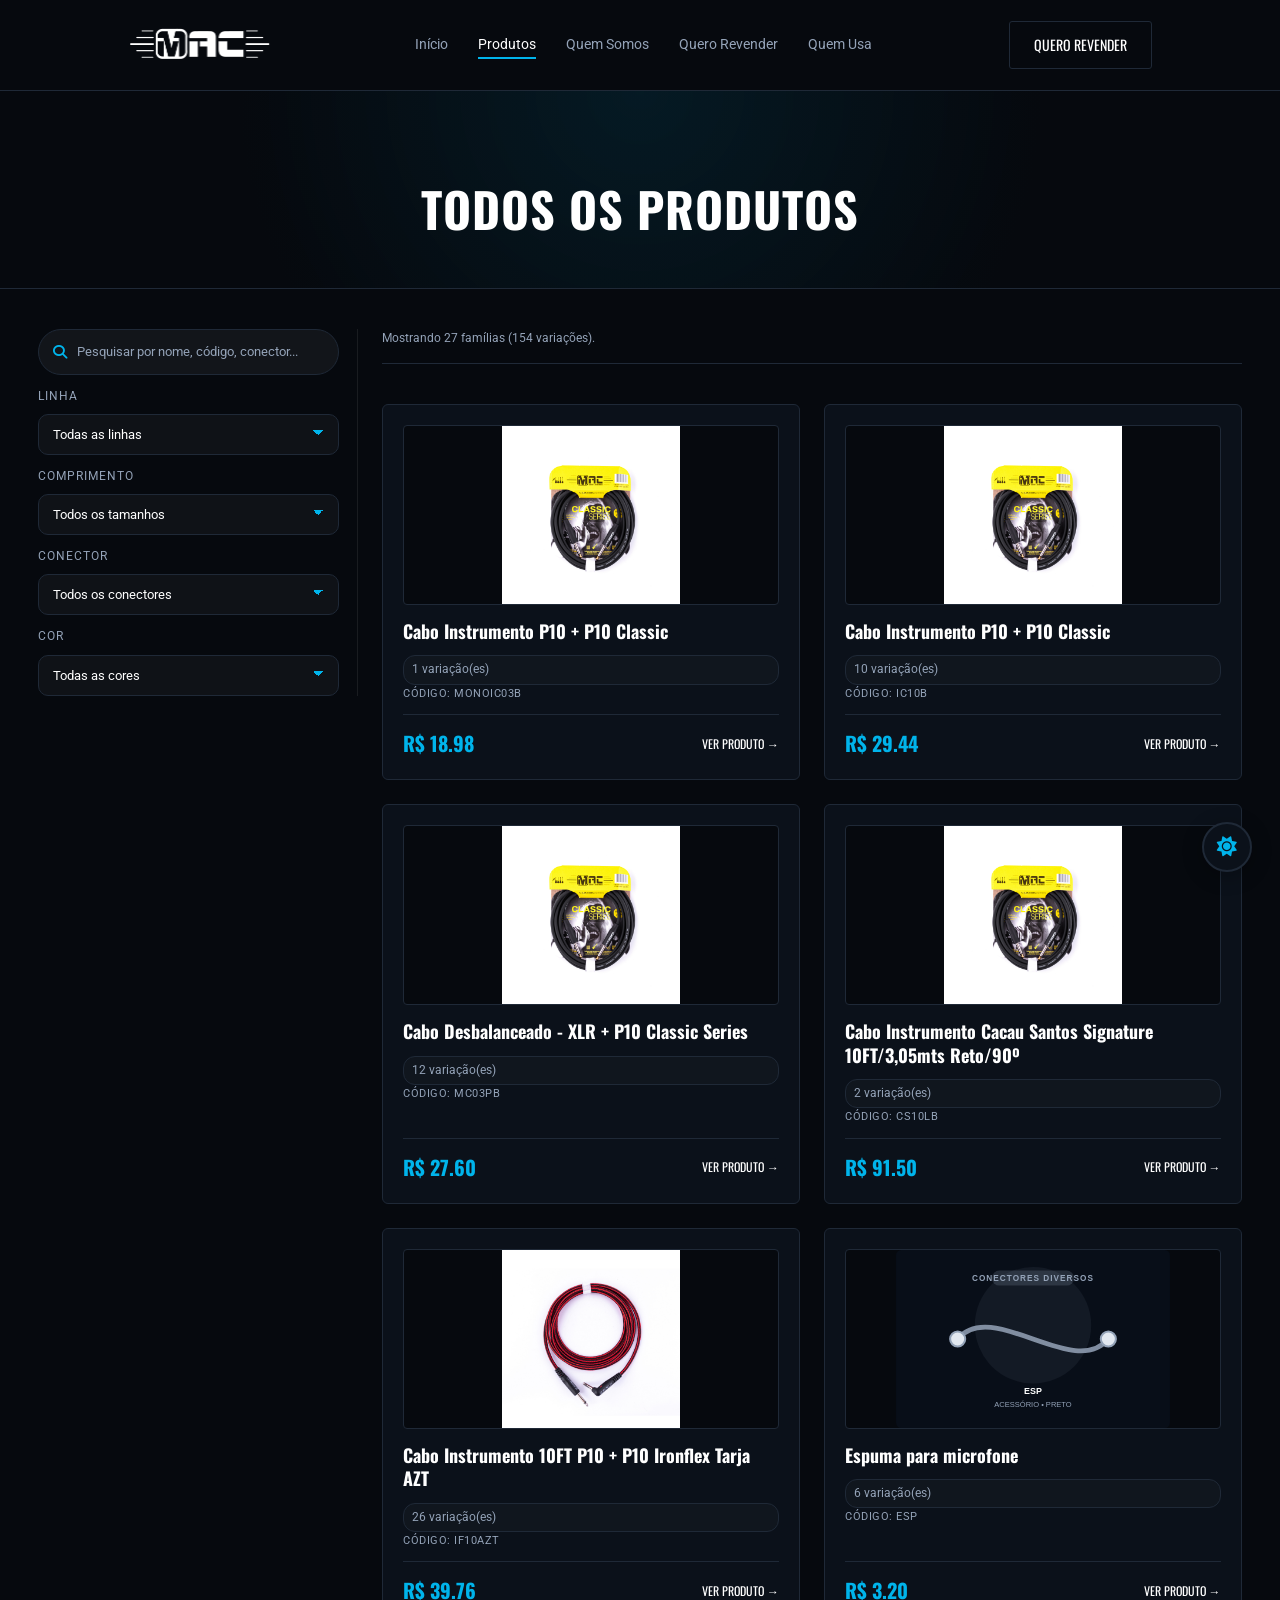
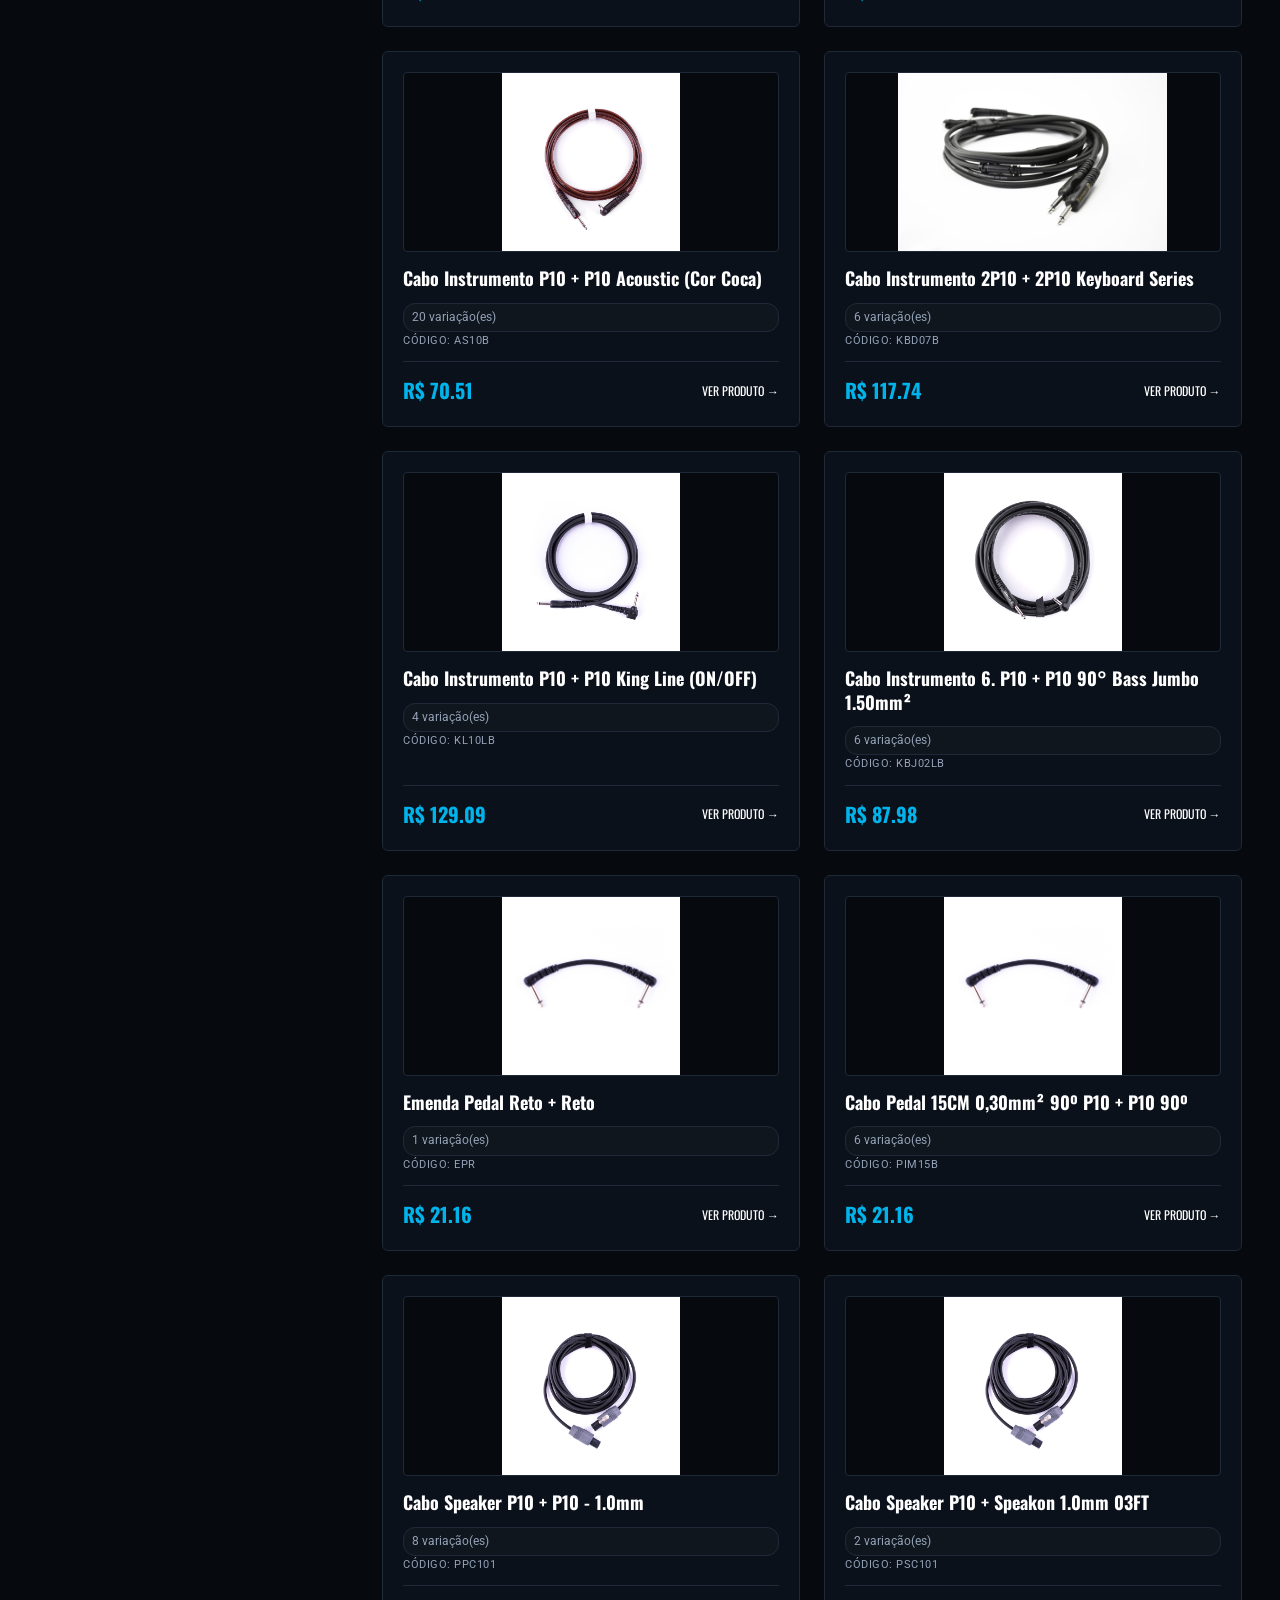
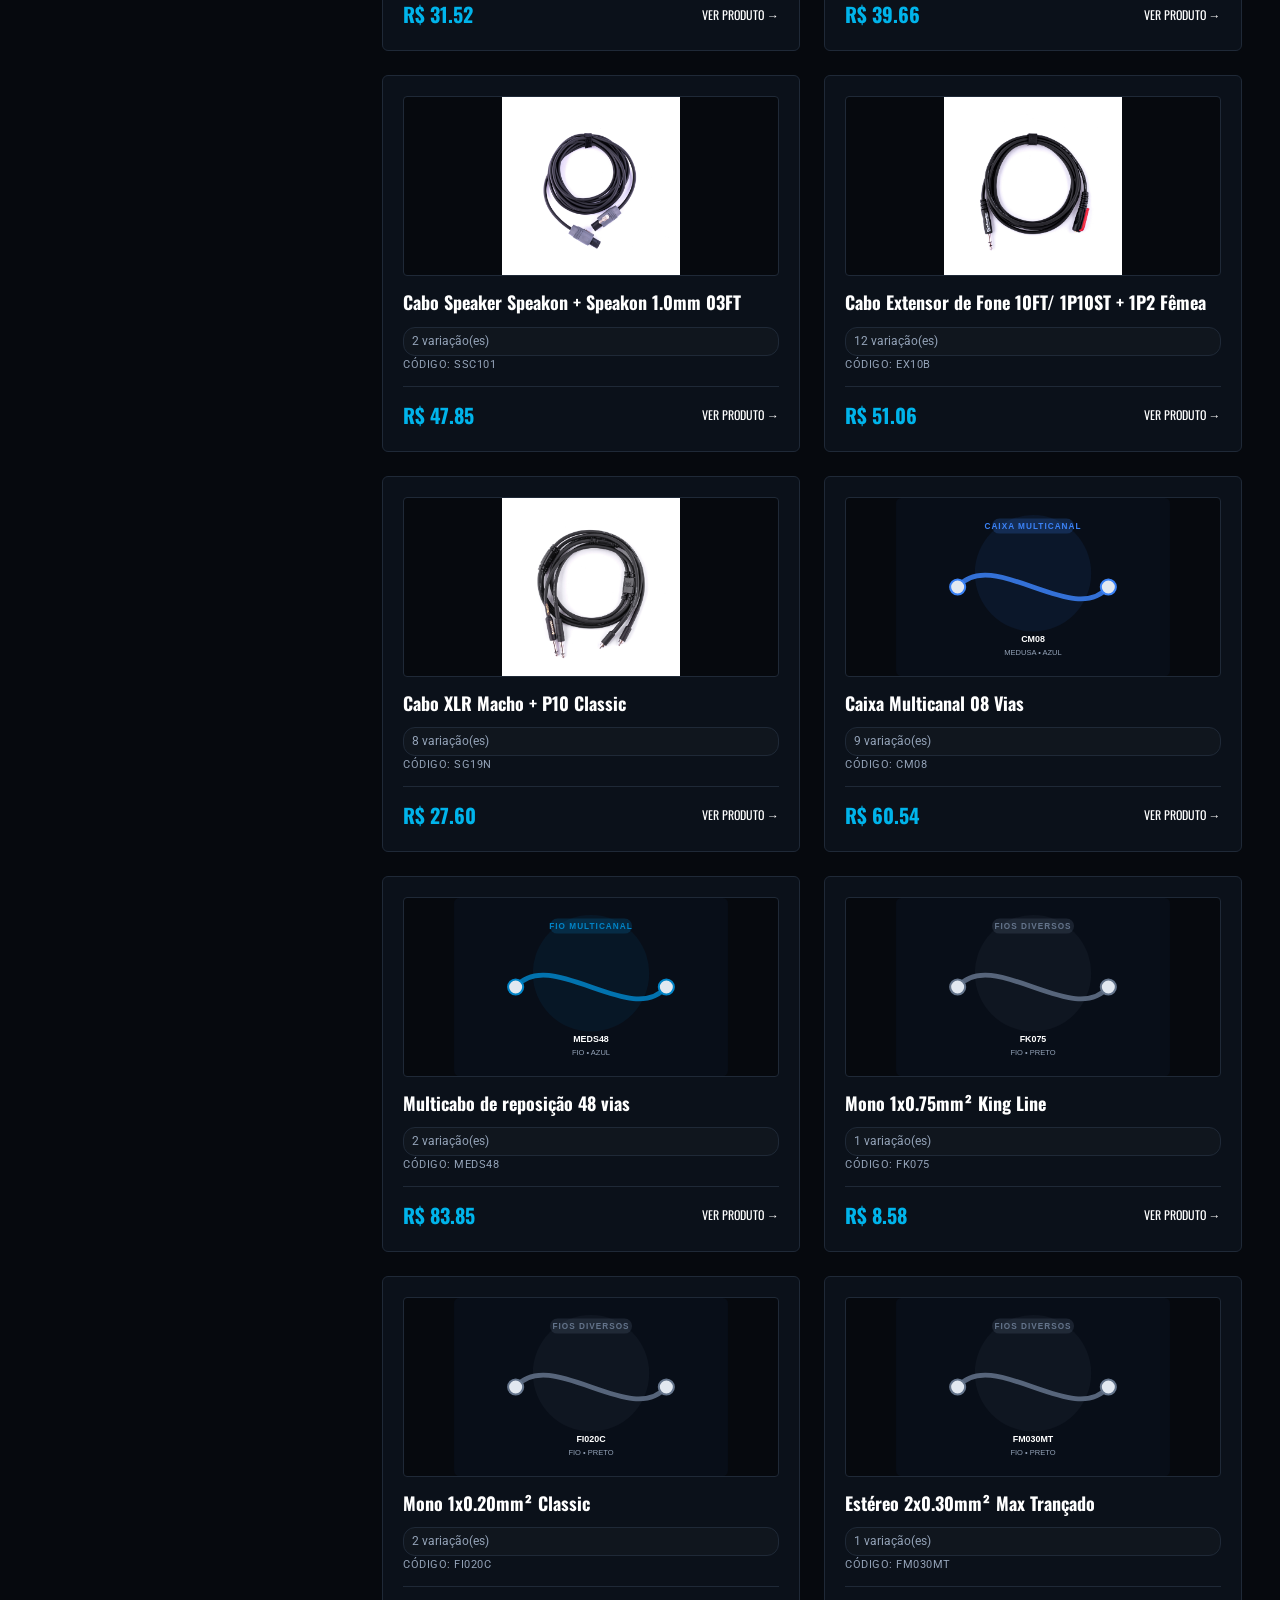
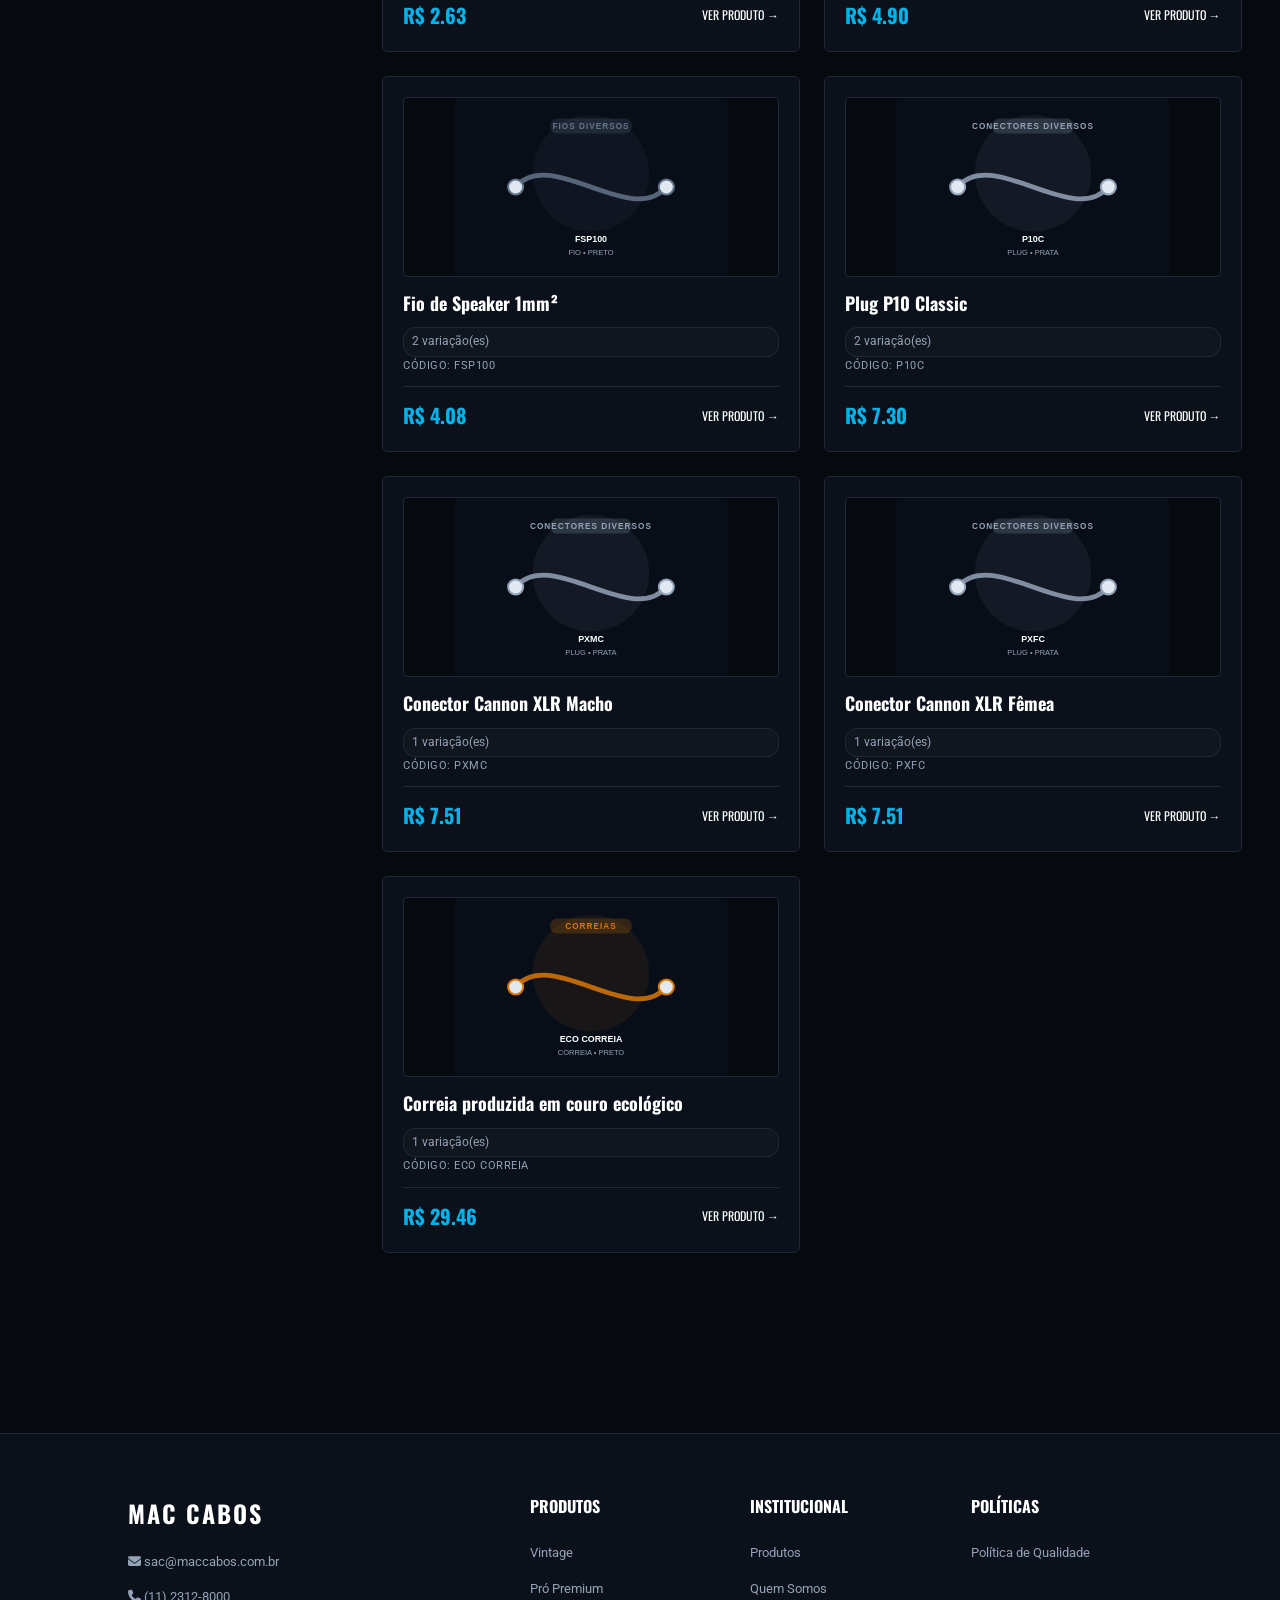
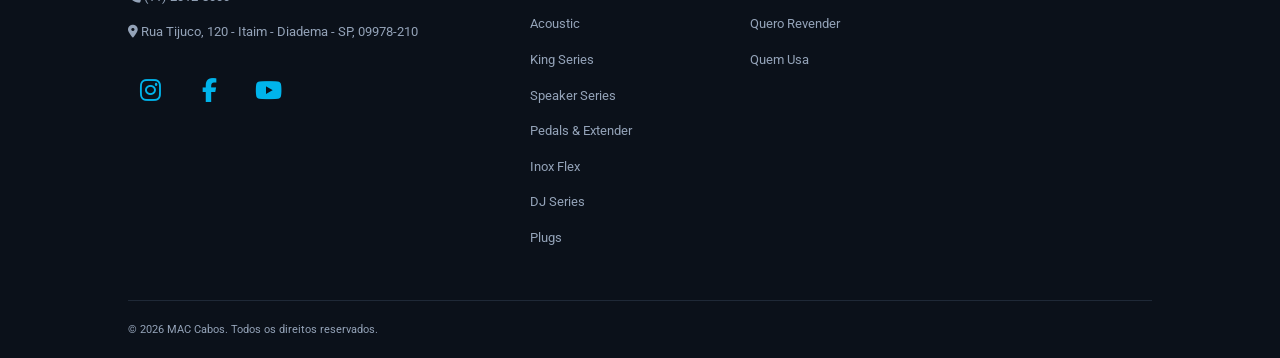
==== commit a50e479c: "light-mode" ====
--- a/src/html/catalogo.html
+++ b/src/html/catalogo.html
@@ -1,4 +1,4 @@
-﻿<!DOCTYPE html>
+<!DOCTYPE html>
 <html lang="pt-BR">
 <head>
     <meta charset="UTF-8">
@@ -7,6 +7,7 @@
     <link rel="icon" href="../img/Icon.png" type="image/png" sizes="32x32">    <link href="https://fonts.googleapis.com/css2?family=Oswald:wght@500;700&family=Roboto:wght@300;400;700&display=swap" rel="stylesheet">
     <link href="https://cdnjs.cloudflare.com/ajax/libs/font-awesome/6.5.0/css/all.min.css" rel="stylesheet" />
     <link rel="stylesheet" href="../css/style.css">
+    <script src="../js/theme-toggle.js"></script>
 </head>
 <body>
     <header>
@@ -122,6 +123,9 @@
             <p>&copy; 2026 MAC Cabos. Todos os direitos reservados.</p>
         </div>
     </footer>
+    <button id="theme-toggle-btn" aria-label="Ativar modo claro">
+        <i class="fas fa-sun"></i>
+    </button>
     <script src="../js/products-data.js"></script>
     <script src="../js/catalogo.js"></script>
 </body>
--- a/src/css/style.css
+++ b/src/css/style.css
@@ -8,6 +8,439 @@
     --text-white: #ffffff;
     --text-muted: #94a3b8;
     --border-color: #1f2937;
+}
+
+/* ==========================================================================
+   THEME TOGGLE BUTTON
+   ========================================================================== */
+#theme-toggle-btn {
+    position: fixed;
+    bottom: 28px;
+    right: 28px;
+    z-index: 9999;
+    width: 50px;
+    height: 50px;
+    border-radius: 50%;
+    border: 2px solid var(--border-color);
+    background: var(--card-bg);
+    color: var(--primary-cyan);
+    font-size: 20px;
+    cursor: pointer;
+    display: flex;
+    align-items: center;
+    justify-content: center;
+    box-shadow: 0 4px 20px rgba(0, 0, 0, 0.3);
+    transition: transform 0.3s ease, background-color 0.35s ease,
+                border-color 0.35s ease, color 0.35s ease,
+                box-shadow 0.35s ease;
+}
+
+#theme-toggle-btn:hover {
+    transform: scale(1.12);
+    border-color: var(--primary-cyan);
+    box-shadow: 0 6px 28px rgba(0, 180, 235, 0.25);
+}
+
+#theme-toggle-btn i {
+    transition: transform 0.4s cubic-bezier(0.34, 1.56, 0.64, 1);
+}
+
+#theme-toggle-btn:active i {
+    transform: rotate(25deg) scale(0.9);
+}
+
+/* ==========================================================================
+   LIGHT THEME OVERRIDES (proper light palette, NOT colour inversion)
+   ========================================================================== */
+html.light-theme {
+    --bg-dark: #f4f6f9;
+    --card-bg: #ffffff;
+    --primary-cyan: #0094c8;
+    --text-white: #111827;
+    --text-muted: #4b5563;
+    --border-color: #d1d5db;
+}
+
+/* Body & general */
+html.light-theme body {
+    background-color: var(--bg-dark);
+    color: var(--text-white);
+}
+
+/* Header */
+html.light-theme header {
+    background-color: #ffffff;
+    border-bottom-color: var(--border-color);
+    box-shadow: 0 1px 6px rgba(0, 0, 0, 0.06);
+}
+
+/* Logo: invert so white logo becomes dark */
+html.light-theme .logo-img {
+    filter: invert(1) brightness(0.2);
+}
+
+/* Nav links */
+html.light-theme nav a {
+    color: #4b5563;
+}
+html.light-theme nav a:hover,
+html.light-theme nav a.active {
+    color: #111827;
+}
+
+/* Buttons */
+html.light-theme .btn-cyan {
+    background-color: #0094c8;
+    color: #ffffff;
+}
+html.light-theme .btn-cyan:hover {
+    background-color: #007baa;
+}
+html.light-theme .btn-outline {
+    border-color: #d1d5db;
+    color: #111827;
+}
+html.light-theme .btn-outline:hover {
+    border-color: #0094c8;
+    color: #0094c8;
+}
+
+/* Hero section */
+html.light-theme .hero {
+    background: linear-gradient(rgba(244, 246, 249, 0.75), rgba(244, 246, 249, 0.92)), url('../img/hero-cable.jfif') center/cover no-repeat;
+}
+html.light-theme .hero::before {
+    background: radial-gradient(ellipse at center top, rgba(0,148,200,0.10) 0%, rgba(0,148,200,0.06) 22%, rgba(0,148,200,0.02) 40%, rgba(244,246,249,0) 68%);
+}
+html.light-theme .hero h1 {
+    color: #111827;
+}
+html.light-theme .hero h1 span {
+    color: #0094c8;
+}
+
+/* Intro section */
+html.light-theme .intro {
+    background: linear-gradient(135deg, rgba(0,148,200,0.05), rgba(244,246,249,0.98));
+    border-bottom-color: var(--border-color);
+}
+html.light-theme .intro-carousel {
+    border-color: rgba(0, 0, 0, 0.08);
+    background: rgba(0, 0, 0, 0.02);
+    box-shadow: 0 24px 60px rgba(0, 0, 0, 0.08);
+}
+html.light-theme .carousel-track img {
+    border-color: rgba(0, 0, 0, 0.06);
+}
+
+/* Cards */
+html.light-theme .card {
+    background-color: #ffffff;
+    border-color: #e5e7eb;
+    box-shadow: 0 2px 8px rgba(0, 0, 0, 0.04);
+}
+html.light-theme .card:hover {
+    border-color: #0094c8;
+    box-shadow: 0 12px 32px rgba(0, 148, 200, 0.12);
+}
+html.light-theme .card::before {
+    background: radial-gradient(circle, rgba(0, 148, 200, 0.08) 0%, rgba(0,0,0,0) 70%);
+}
+
+/* Product cards */
+html.light-theme .product-card {
+    background-color: #ffffff;
+    border-color: #e5e7eb;
+    color: #111827;
+}
+html.light-theme .product-card:hover {
+    border-color: #0094c8;
+    box-shadow: 0 10px 25px rgba(0, 148, 200, 0.12);
+}
+html.light-theme .product-card-img-wrapper {
+    background-color: #f9fafb;
+    border-color: #e5e7eb;
+}
+html.light-theme .product-card-title {
+    color: #111827;
+}
+
+/* Page header */
+html.light-theme .page-header {
+    background: radial-gradient(circle at top, rgba(0, 148, 200, 0.06) 0%, rgba(244,246,249,1) 60%);
+    border-bottom-color: var(--border-color);
+}
+
+/* Comunidade section */
+html.light-theme .comunidade {
+    background: linear-gradient(to right, rgba(244, 246, 249, 0.92) 30%, rgba(244, 246, 249, 0.5)), url('../img/hero-singer.jfif') center/cover no-repeat;
+}
+html.light-theme .comunidade h2 {
+    color: #111827;
+}
+html.light-theme .comunidade h2 span {
+    color: #0094c8;
+}
+
+/* Footer */
+html.light-theme footer {
+    background-color: #f0f2f5;
+    border-top-color: var(--border-color);
+}
+html.light-theme .footer-bottom {
+    border-top-color: var(--border-color);
+    color: #6b7280;
+}
+html.light-theme .social-icons a {
+    color: #0094c8;
+}
+html.light-theme .social-icons a:hover {
+    background: rgba(0, 148, 200, 0.08);
+}
+
+/* Filters / sidebar */
+html.light-theme .search-field {
+    background: rgba(0, 0, 0, 0.03);
+    border-color: #d1d5db;
+}
+html.light-theme .search-field:focus-within {
+    border-color: rgba(0, 148, 200, 0.5);
+    box-shadow: 0 0 0 2px rgba(0, 148, 200, 0.1);
+}
+html.light-theme .filter-select {
+    background-color: rgba(0, 0, 0, 0.02);
+    border-color: #d1d5db;
+    color: #111827;
+}
+html.light-theme .filter-select option {
+    background-color: #ffffff;
+    color: #111827;
+}
+html.light-theme .filters-sidebar {
+    border-right-color: rgba(0, 0, 0, 0.06);
+}
+
+/* Tables */
+html.light-theme .line-variations-table th {
+    background-color: #f0f4f8;
+    color: #0094c8;
+    border-bottom-color: #0094c8;
+}
+html.light-theme .line-variations-table td {
+    background-color: #ffffff;
+    color: #374151;
+    border-bottom-color: #e5e7eb;
+}
+html.light-theme .line-variations-table tr:hover td {
+    background-color: rgba(0, 148, 200, 0.06);
+    color: #0094c8;
+}
+html.light-theme .products-table thead {
+    background-color: #f0f4f8;
+}
+html.light-theme .products-table tr:hover {
+    background-color: rgba(0, 148, 200, 0.04);
+}
+html.light-theme .table-wrapper {
+    background-color: #ffffff;
+    border-color: #e5e7eb;
+}
+
+/* About / Quem Somos */
+html.light-theme .about-hero::before {
+    background: radial-gradient(ellipse at center top, rgba(0,148,200,0.08) 0%, rgba(0,148,200,0.05) 22%, rgba(0,148,200,0.02) 40%, rgba(244,246,249,0) 68%);
+}
+html.light-theme .about-hero h1 span {
+    color: #0094c8;
+}
+html.light-theme .about-hero {
+    border-bottom-color: var(--border-color);
+}
+
+/* Move cards */
+html.light-theme .move-card {
+    background-color: #ffffff;
+    border-color: #e5e7eb;
+}
+html.light-theme .move-card:hover,
+html.light-theme .move-card:focus-within {
+    border-color: rgba(0, 148, 200, 0.5);
+    box-shadow: 0 18px 40px rgba(0, 148, 200, 0.08);
+}
+html.light-theme .move-card::before {
+    background: linear-gradient(180deg, rgba(0,148,200,0.05) 0%, transparent 65%);
+}
+
+/* Canal cards (Quero Revender) */
+html.light-theme .canal-card {
+    background-color: #ffffff;
+    border-color: #e5e7eb;
+}
+html.light-theme .canal-card:hover {
+    border-color: #0094c8;
+    box-shadow: 0 18px 40px rgba(0, 148, 200, 0.08);
+}
+
+/* Form */
+html.light-theme .form-container {
+    background-color: #ffffff;
+    border-color: #e5e7eb;
+}
+html.light-theme .form-container:hover,
+html.light-theme .form-container:focus-within {
+    border-color: #0094c8;
+    box-shadow: 0 18px 40px rgba(0, 148, 200, 0.08);
+}
+html.light-theme .form-control {
+    background-color: #f9fafb;
+    border-color: #d1d5db;
+    color: #111827;
+}
+html.light-theme .form-control:focus {
+    border-color: #0094c8;
+}
+
+/* Revender hero */
+html.light-theme .revender-hero {
+    border-bottom-color: var(--border-color);
+}
+html.light-theme .revender-hero::before {
+    background: radial-gradient(ellipse at center top, rgba(0,148,200,0.08) 0%, rgba(0,148,200,0.05) 22%, rgba(0,148,200,0.02) 40%, rgba(244,246,249,0) 68%);
+}
+html.light-theme .revender-hero h1 span {
+    color: #0094c8;
+}
+
+/* Quem Usa hero */
+html.light-theme .quem-usa-hero {
+    background: linear-gradient(rgba(244, 246, 249, 0.75), rgba(244, 246, 249, 0.92)), url('../img/hero-singer.jfif') center/cover no-repeat;
+    color: #111827;
+    border-bottom-color: var(--border-color);
+}
+html.light-theme .quem-usa-hero h1 span {
+    color: #0094c8;
+}
+
+/* Parceiro cards */
+html.light-theme .parceiro-card {
+    border-color: #e5e7eb;
+}
+html.light-theme .parceiro-info {
+    background: linear-gradient(to top, rgba(255, 255, 255, 0.95) 0%, rgba(255, 255, 255, 0) 100%);
+}
+html.light-theme .parceiro-info h3 {
+    color: #111827;
+}
+html.light-theme .parceiro-link:hover .parceiro-info {
+    background: linear-gradient(to top, rgba(0, 148, 200, 0.18), rgba(255, 255, 255, 0));
+}
+
+/* CTA section */
+html.light-theme .cta-section {
+    background-color: #ffffff;
+    border-top-color: var(--border-color);
+}
+html.light-theme .cta-section h2 span {
+    color: #0094c8;
+}
+
+/* Politica */
+html.light-theme .politica-hero {
+    border-bottom-color: var(--border-color);
+}
+html.light-theme .politica-hero h1 span {
+    color: #0094c8;
+}
+html.light-theme .politica-quote {
+    border-left-color: #0094c8;
+}
+html.light-theme .objetivo-card {
+    background-color: #ffffff;
+    border-color: #e5e7eb;
+    box-shadow: 0 8px 24px rgba(0, 0, 0, 0.06);
+}
+
+/* Product individual page */
+html.light-theme .main-image {
+    background-color: #f9fafb;
+    border-color: #e5e7eb;
+}
+html.light-theme .thumb-item {
+    background-color: #f9fafb;
+    border-color: #e5e7eb;
+}
+html.light-theme .thumb-item.active {
+    border-color: #0094c8;
+}
+html.light-theme .spec-box {
+    background-color: #f9fafb;
+    border-color: #e5e7eb;
+}
+html.light-theme .spec-box select#variant-select {
+    background-color: #f9fafb;
+    border-color: #d1d5db;
+    color: #111827;
+}
+html.light-theme .spec-box select#variant-select option {
+    background: #ffffff;
+    color: #111827;
+}
+
+/* Line showcase */
+html.light-theme .line-showcase-img-box {
+    background-color: #ffffff;
+    border-color: #e5e7eb;
+    box-shadow: 0 8px 24px rgba(0, 0, 0, 0.06);
+}
+html.light-theme .line-showcase-img-box:hover {
+    box-shadow: 0 12px 36px rgba(0, 148, 200, 0.12);
+}
+
+/* Line hero */
+html.light-theme .line-hero {
+    border-bottom-color: var(--border-color);
+}
+html.light-theme .line-hero h1 span {
+    color: #0094c8;
+}
+
+/* Line cards */
+html.light-theme .line-card {
+    background-color: #ffffff;
+    border-color: #e5e7eb;
+}
+
+/* Theme toggle button itself in light mode */
+html.light-theme #theme-toggle-btn {
+    background: #ffffff;
+    border-color: #d1d5db;
+    color: #0094c8;
+    box-shadow: 0 4px 20px rgba(0, 0, 0, 0.08);
+}
+html.light-theme #theme-toggle-btn:hover {
+    border-color: #0094c8;
+    box-shadow: 0 6px 28px rgba(0, 148, 200, 0.18);
+}
+
+/* Product variant count badge */
+html.light-theme .product-card-variant-count {
+    border-color: #e5e7eb;
+    background-color: rgba(0, 0, 0, 0.02);
+}
+
+/* Scrollbar styling for light mode */
+html.light-theme ::-webkit-scrollbar {
+    width: 10px;
+}
+html.light-theme ::-webkit-scrollbar-track {
+    background: #f4f6f9;
+}
+html.light-theme ::-webkit-scrollbar-thumb {
+    background: #c4c9d1;
+    border-radius: 5px;
+}
+html.light-theme ::-webkit-scrollbar-thumb:hover {
+    background: #9ca3af;
 }
 
 * {
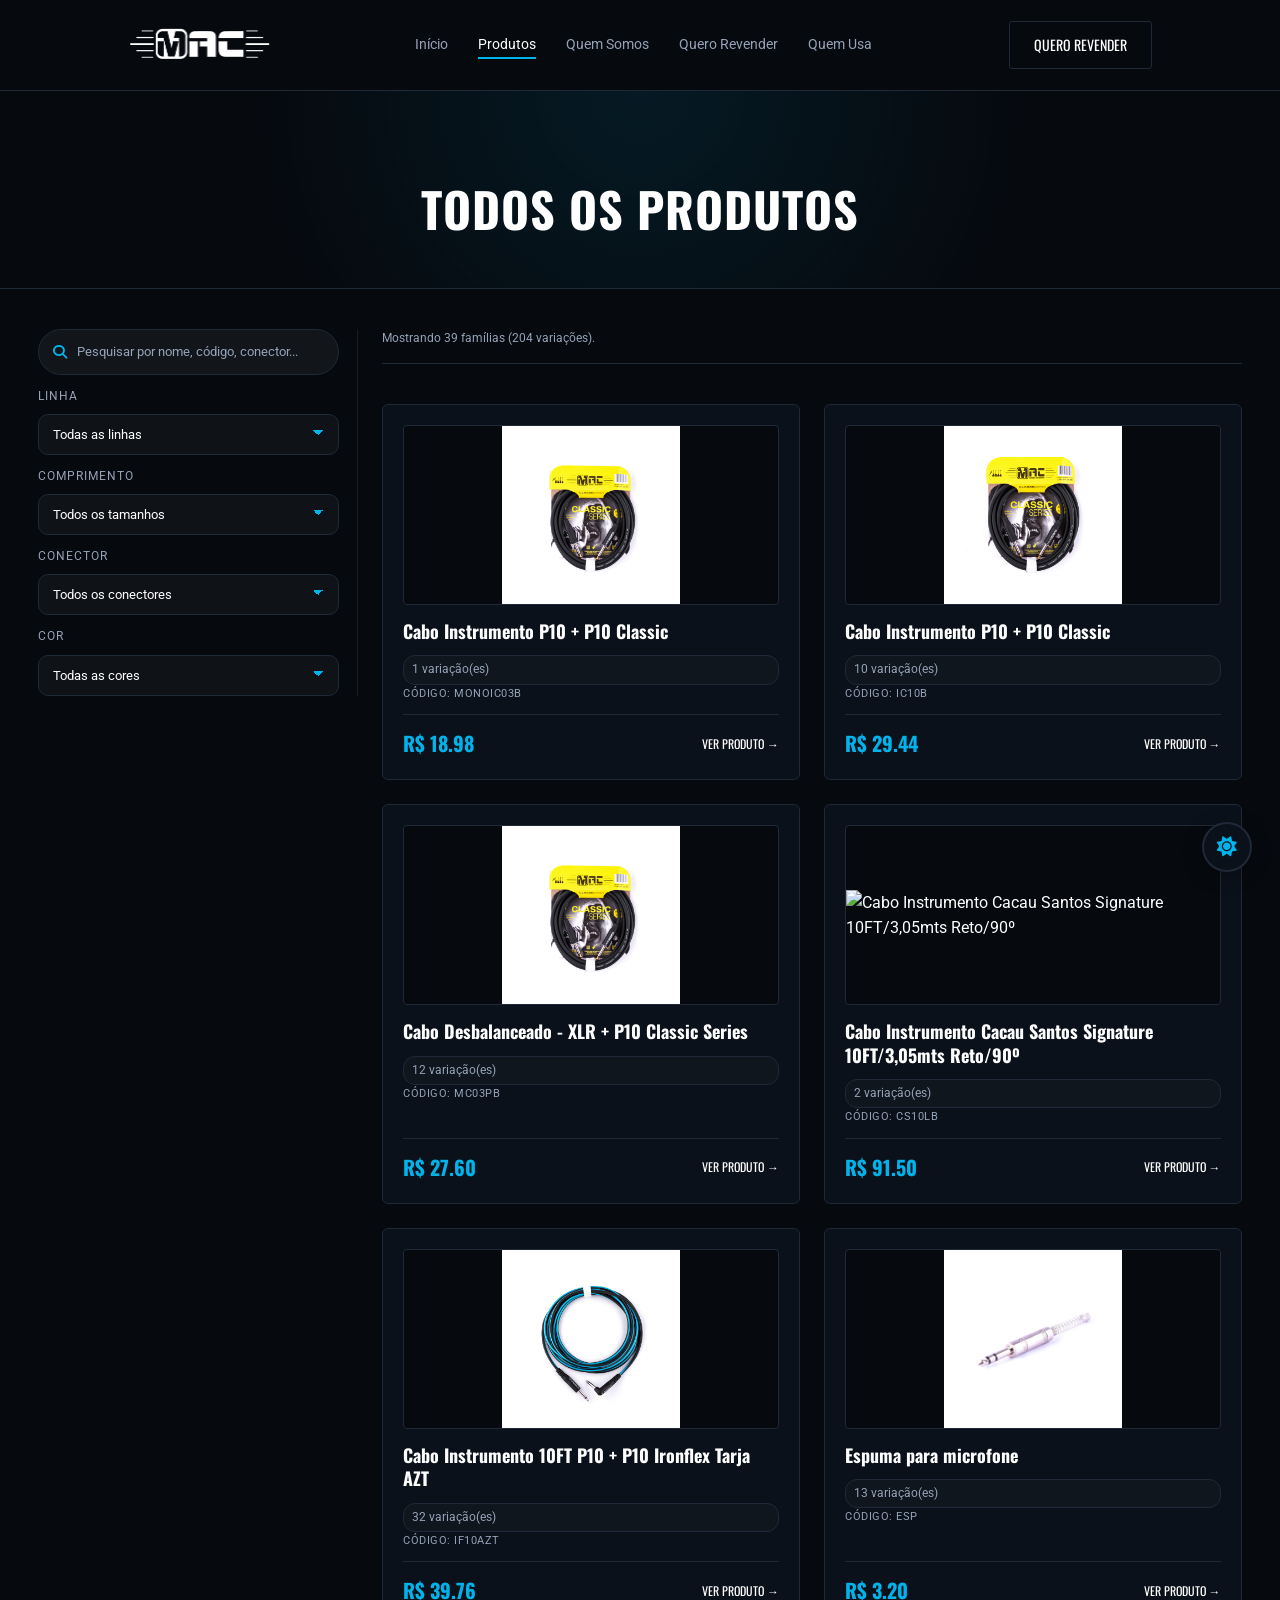
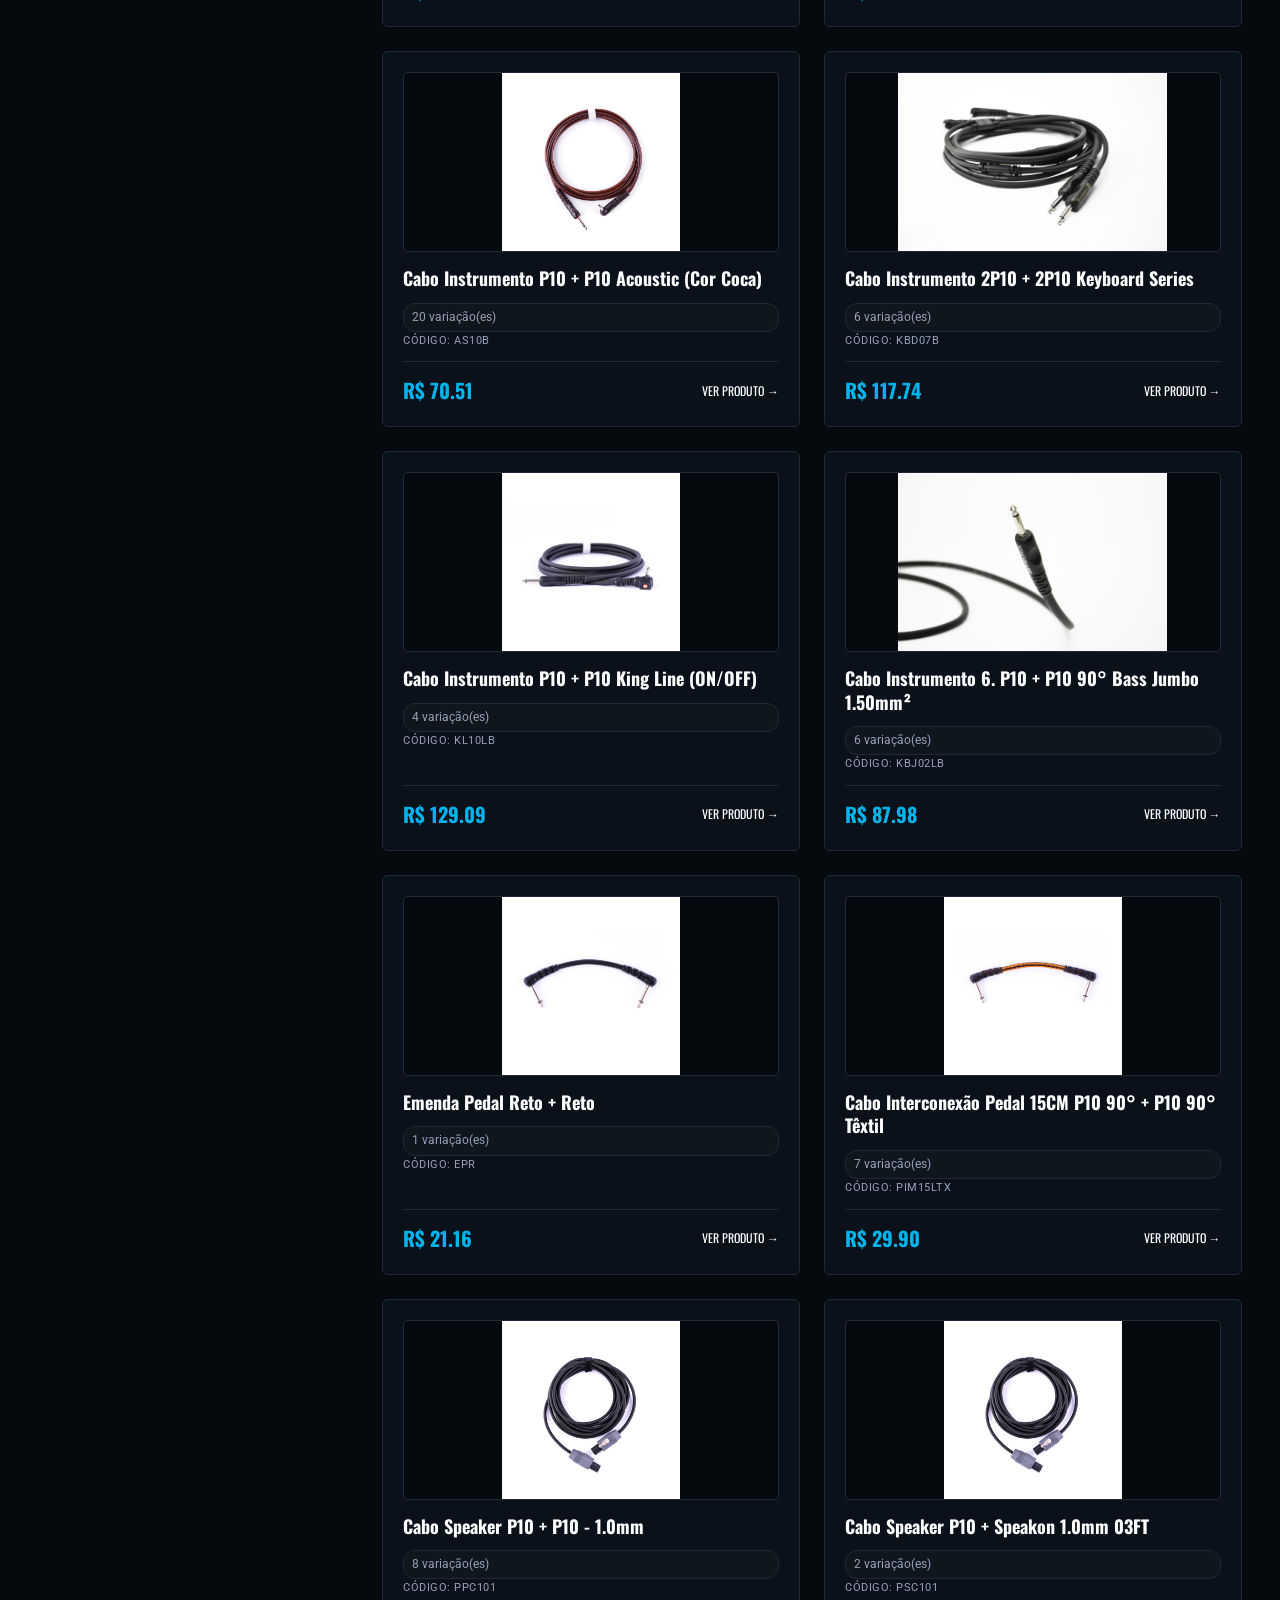
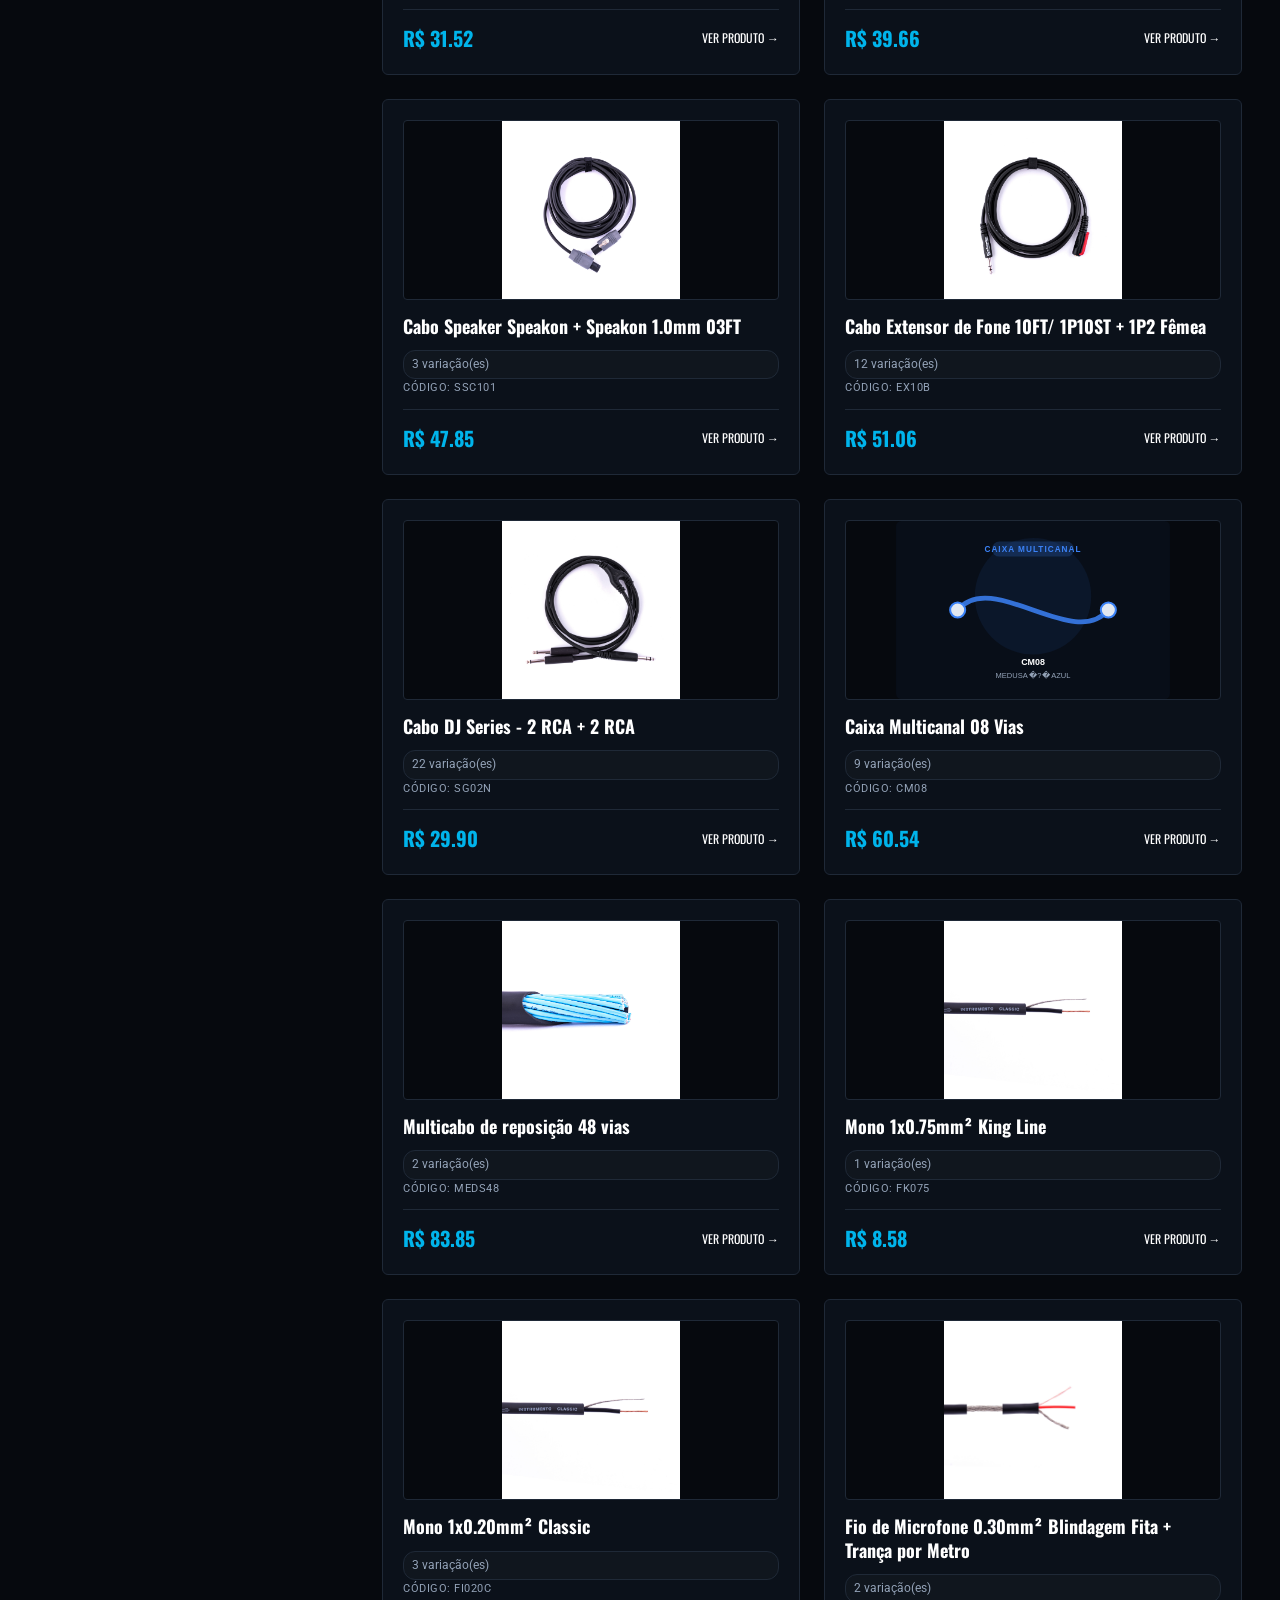
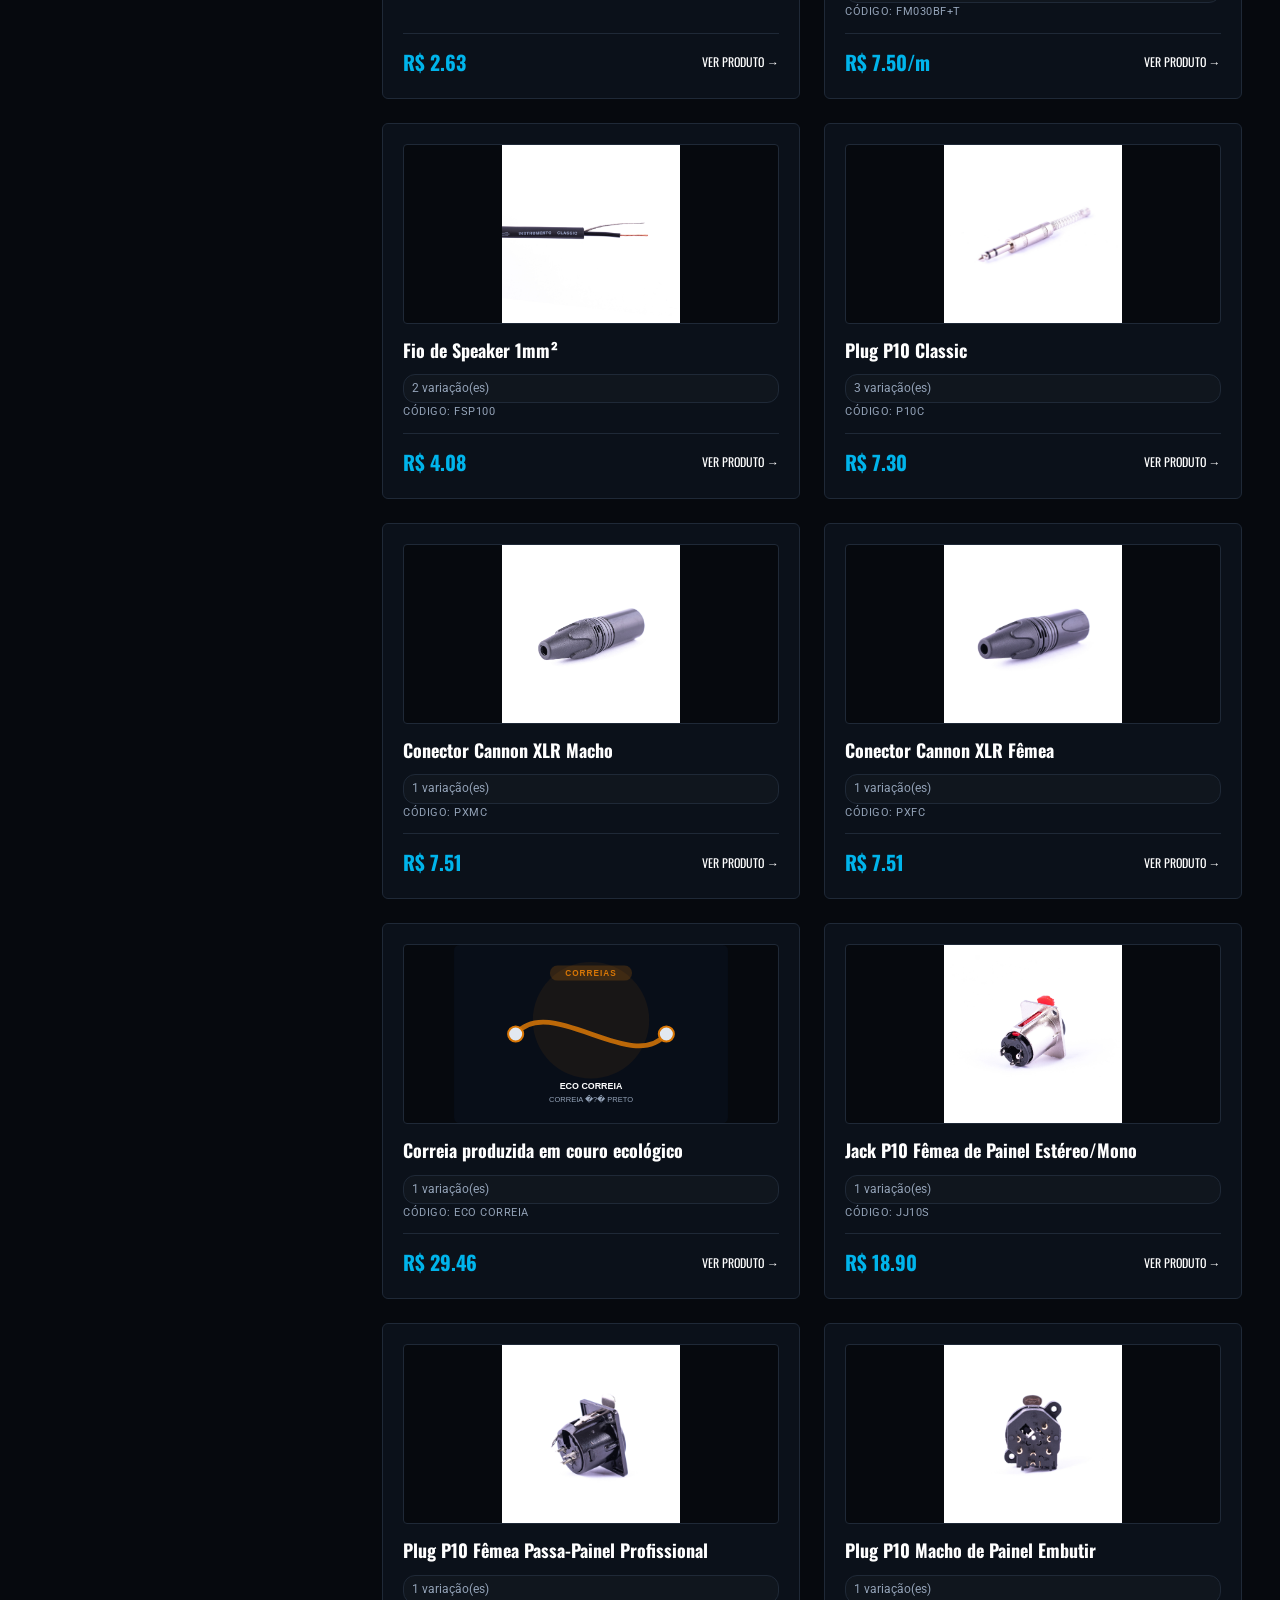
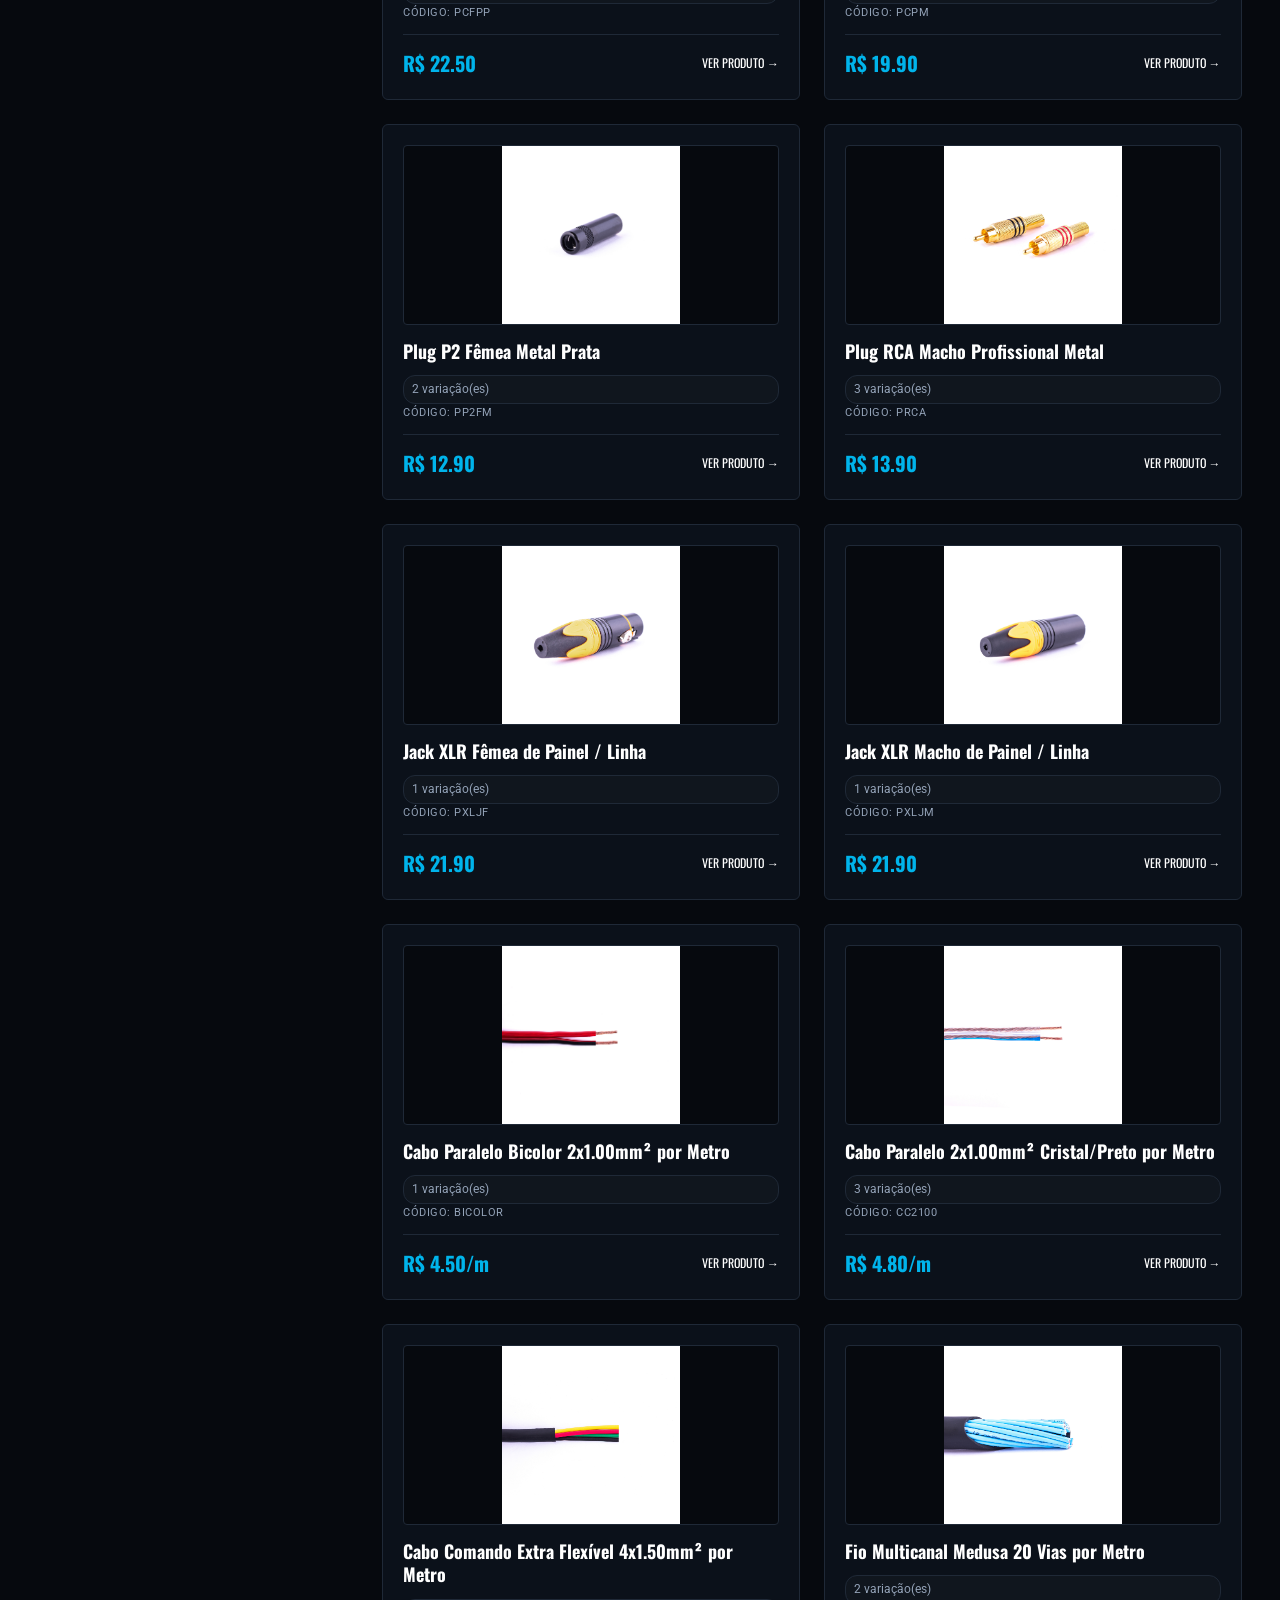
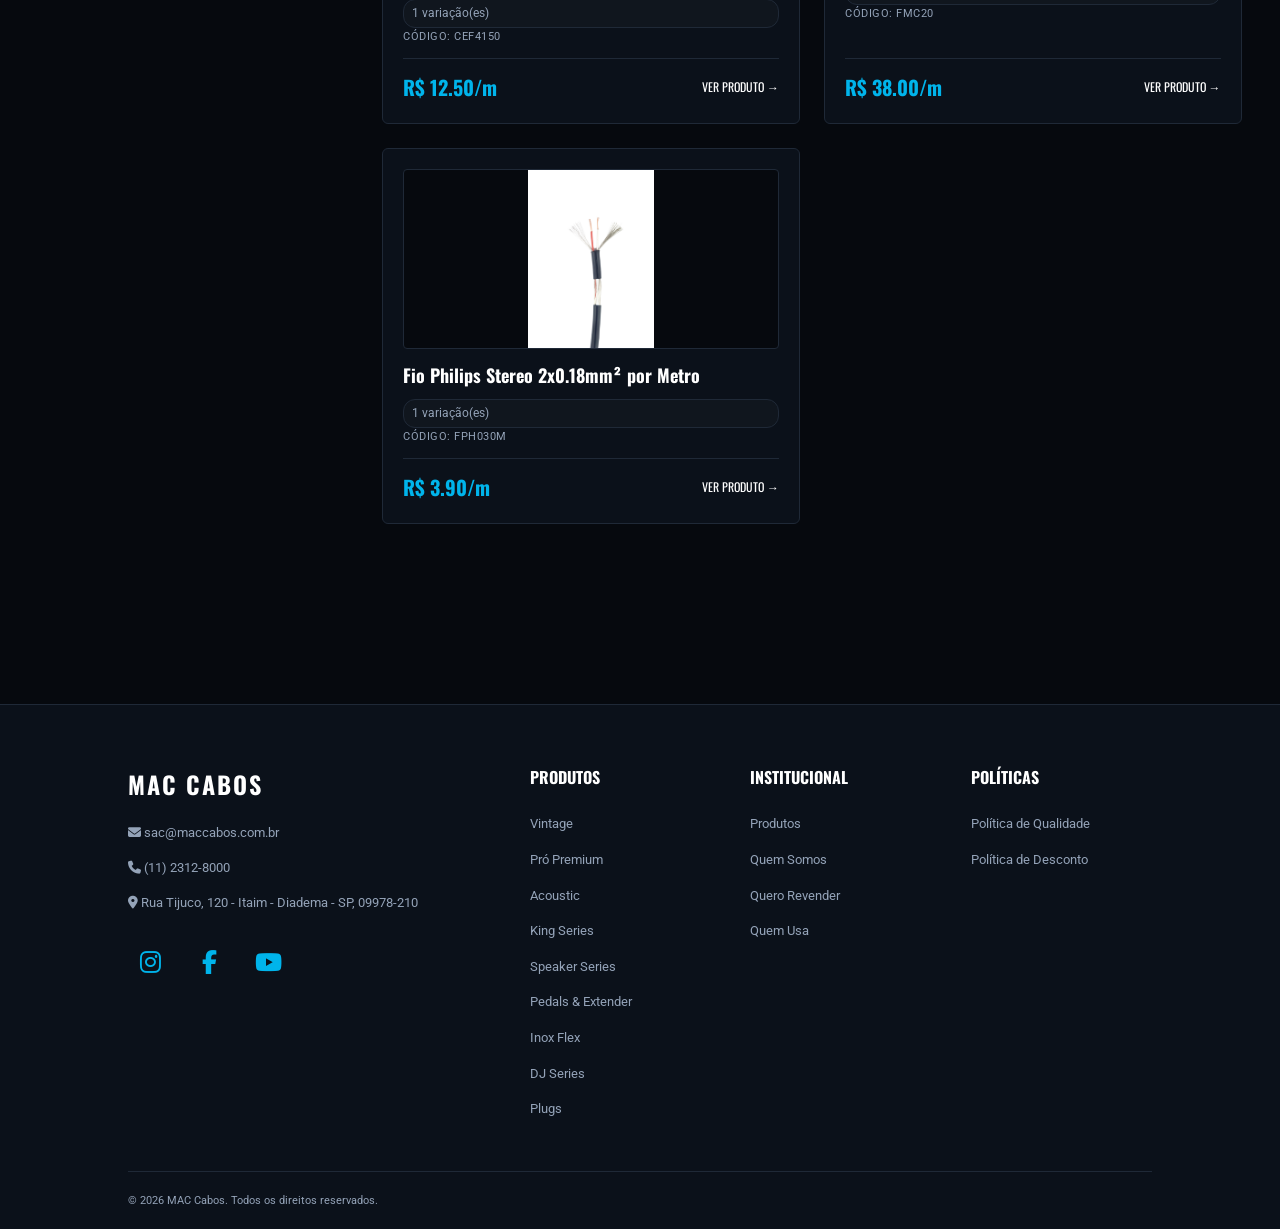
==== commit 2d6b2bdb: "Beta 1.3" ====
--- a/src/html/catalogo.html
+++ b/src/html/catalogo.html
@@ -115,6 +115,7 @@
                 <h4>Políticas</h4>
                 <ul>
                     <li><a href="politica-qualidade.html">Política de Qualidade</a></li>
+                    <li><a href="politica-desconto.html">Política de Desconto</a></li>
                 </ul>
             </div>
         </div>
--- a/src/css/style.css
+++ b/src/css/style.css
@@ -359,6 +359,24 @@
     border-color: #e5e7eb;
     box-shadow: 0 8px 24px rgba(0, 0, 0, 0.06);
 }
+html.light-theme .desconto-card {
+    background-color: #ffffff;
+    border-color: #e5e7eb;
+    box-shadow: 0 8px 24px rgba(0, 0, 0, 0.06);
+}
+html.light-theme .desconto-card:hover {
+    border-color: #0094c8;
+    box-shadow: 0 16px 36px rgba(0, 148, 200, 0.12);
+}
+html.light-theme .desconto-badge {
+    background: rgba(0, 148, 200, 0.1);
+    color: #0094c8;
+    border-color: rgba(0, 148, 200, 0.2);
+}
+html.light-theme .badge-destaque {
+    background: #0094c8;
+    color: #ffffff;
+}
 
 /* Product individual page */
 html.light-theme .main-image {
@@ -381,6 +399,62 @@
     border-color: #d1d5db;
     color: #111827;
 }
+
+/* Thumbnails under the main product image: fixed square cards to keep consistent height */
+.thumb-grid {
+    display: flex;
+    gap: 10px;
+    flex-wrap: wrap;
+    align-items: flex-start;
+}
+.thumb-item {
+    width: 160px;
+    height: 160px;
+    overflow: hidden;
+    border-radius: 10px;
+    border: 1px solid var(--border-color);
+    display: inline-flex;
+    align-items: center;
+    justify-content: center;
+    background: var(--card-bg);
+    cursor: pointer;
+}
+.thumb-item img {
+    width: 100%;
+    height: 100%;
+    object-fit: cover;
+    display: block;
+}
+.thumb-item.active {
+    box-shadow: 0 6px 18px rgba(0,0,0,0.28);
+    border-color: var(--primary-cyan);
+}
+
+/* Responsive: reduce thumb size on small screens */
+@media (max-width: 1024px) {
+    .thumb-item { width: 120px; height: 120px; }
+}
+@media (max-width: 640px) {
+    .thumb-item { width: 88px; height: 88px; }
+}
+
+/* Product badges (lançamento, pacote) */
+.product-badges {
+    margin-top: 8px;
+    display: flex;
+    gap: 8px;
+    align-items: center;
+}
+.product-badges .badge {
+    display: inline-block;
+    padding: 6px 10px;
+    border-radius: 999px;
+    font-size: 12px;
+    font-weight: 700;
+    color: var(--text-white);
+}
+.product-badges .badge-launch { background: linear-gradient(90deg,#ff7a00,#ffb703); }
+.product-badges .badge-pack { background: linear-gradient(90deg,#06b6d4,#0ea5b7); }
 html.light-theme .spec-box select#variant-select option {
     background: #ffffff;
     color: #111827;
@@ -1641,6 +1715,108 @@
     margin-bottom: 12px;
 }
 
+/* --- ESTILOS POLÍTICA DE DESCONTO --- */
+.desconto-container {
+    max-width: 1000px;
+    margin: 0 auto;
+}
+
+.desconto-container h2 {
+    font-family: 'Oswald', sans-serif;
+    font-size: 32px;
+    text-transform: uppercase;
+    margin-bottom: 30px;
+}
+
+.desconto-grid {
+    display: flex;
+    flex-direction: column;
+    gap: 20px;
+}
+
+.desconto-card {
+    background-color: var(--card-bg);
+    border: 1px solid var(--border-color);
+    padding: 30px;
+    border-radius: 12px;
+    display: flex;
+    align-items: center;
+    gap: 25px;
+    box-shadow: 0 12px 30px rgba(0, 0, 0, 0.18);
+    opacity: 0;
+    transform: translateY(24px);
+    animation: fadeInUp 0.8s ease forwards;
+    transition: transform 0.3s ease, border-color 0.3s ease, box-shadow 0.3s ease;
+}
+
+.desconto-card:nth-child(1) { animation-delay: 0.1s; }
+.desconto-card:nth-child(2) { animation-delay: 0.2s; }
+.desconto-card:nth-child(3) { animation-delay: 0.3s; }
+.desconto-card:nth-child(4) { animation-delay: 0.4s; }
+.desconto-card:nth-child(5) { animation-delay: 0.5s; }
+
+.desconto-card:hover {
+    transform: translateY(-4px);
+    border-color: var(--primary-cyan);
+    box-shadow: 0 16px 40px rgba(0, 180, 235, 0.15);
+}
+
+.desconto-badge {
+    min-width: 100px;
+    height: 100px;
+    border-radius: 50%;
+    background: rgba(0, 180, 235, 0.1);
+    border: 2px solid var(--primary-cyan);
+    color: var(--primary-cyan);
+    display: flex;
+    align-items: center;
+    justify-content: center;
+    font-family: 'Oswald', sans-serif;
+    font-size: 24px;
+    font-weight: 700;
+    text-align: center;
+    flex-shrink: 0;
+}
+
+.badge-destaque {
+    background: var(--primary-cyan);
+    color: #000;
+    border-color: var(--primary-cyan);
+    box-shadow: 0 0 20px rgba(0, 180, 235, 0.4);
+}
+
+.desconto-info {
+    flex: 1;
+}
+
+.desconto-info h3 {
+    font-family: 'Oswald', sans-serif;
+    font-size: 22px;
+    text-transform: uppercase;
+    margin-bottom: 8px;
+}
+
+.desconto-info p {
+    color: var(--text-muted);
+    font-size: 15px;
+    line-height: 1.7;
+    margin: 0;
+}
+
+@media (max-width: 650px) {
+    .desconto-card {
+        flex-direction: column;
+        align-items: flex-start;
+        gap: 15px;
+        padding: 24px;
+    }
+    .desconto-badge {
+        min-width: 80px;
+        height: 80px;
+        font-size: 20px;
+    }
+}
+
 /* ==========================================================================
    9. PÁGINA PRODUTO INDIVIDUAL
    ========================================================================== */
@@ -1659,6 +1835,8 @@
 .product-media, .product-info { flex: 1; }
 
 .main-image {
+    position: relative;
+    overflow: hidden;
     background-color: #000;
     border: 1px solid var(--border-color);
     border-radius: 6px;
@@ -1668,7 +1846,40 @@
     margin-bottom: 15px;
 }
 
-.main-image img { max-width: 100%; height: auto; }
+.main-image img {
+    max-width: 100%;
+    height: auto;
+    display: block;
+    transition: transform 0.25s ease;
+    cursor: crosshair;
+}
+
+.main-image:hover img {
+    transform: scale(1.02);
+}
+
+.magnifier-lens {
+    position: absolute;
+    width: 180px;
+    height: 120px;
+    border: 2px solid rgba(255, 255, 255, 0.9);
+    border-radius: 8px;
+    box-shadow: 0 10px 24px rgba(0, 0, 0, 0.25);
+    background-repeat: no-repeat;
+    pointer-events: none;
+    z-index: 2;
+    transition: opacity 0.15s ease;
+}
+
+.magnifier-lens.hidden {
+    opacity: 0;
+    visibility: hidden;
+}
+
+.magnifier-lens:not(.hidden) {
+    opacity: 1;
+    visibility: visible;
+}
 
 .thumb-grid { display: grid; grid-template-columns: repeat(4, 1fr); gap: 10px; }
 .thumb-item {
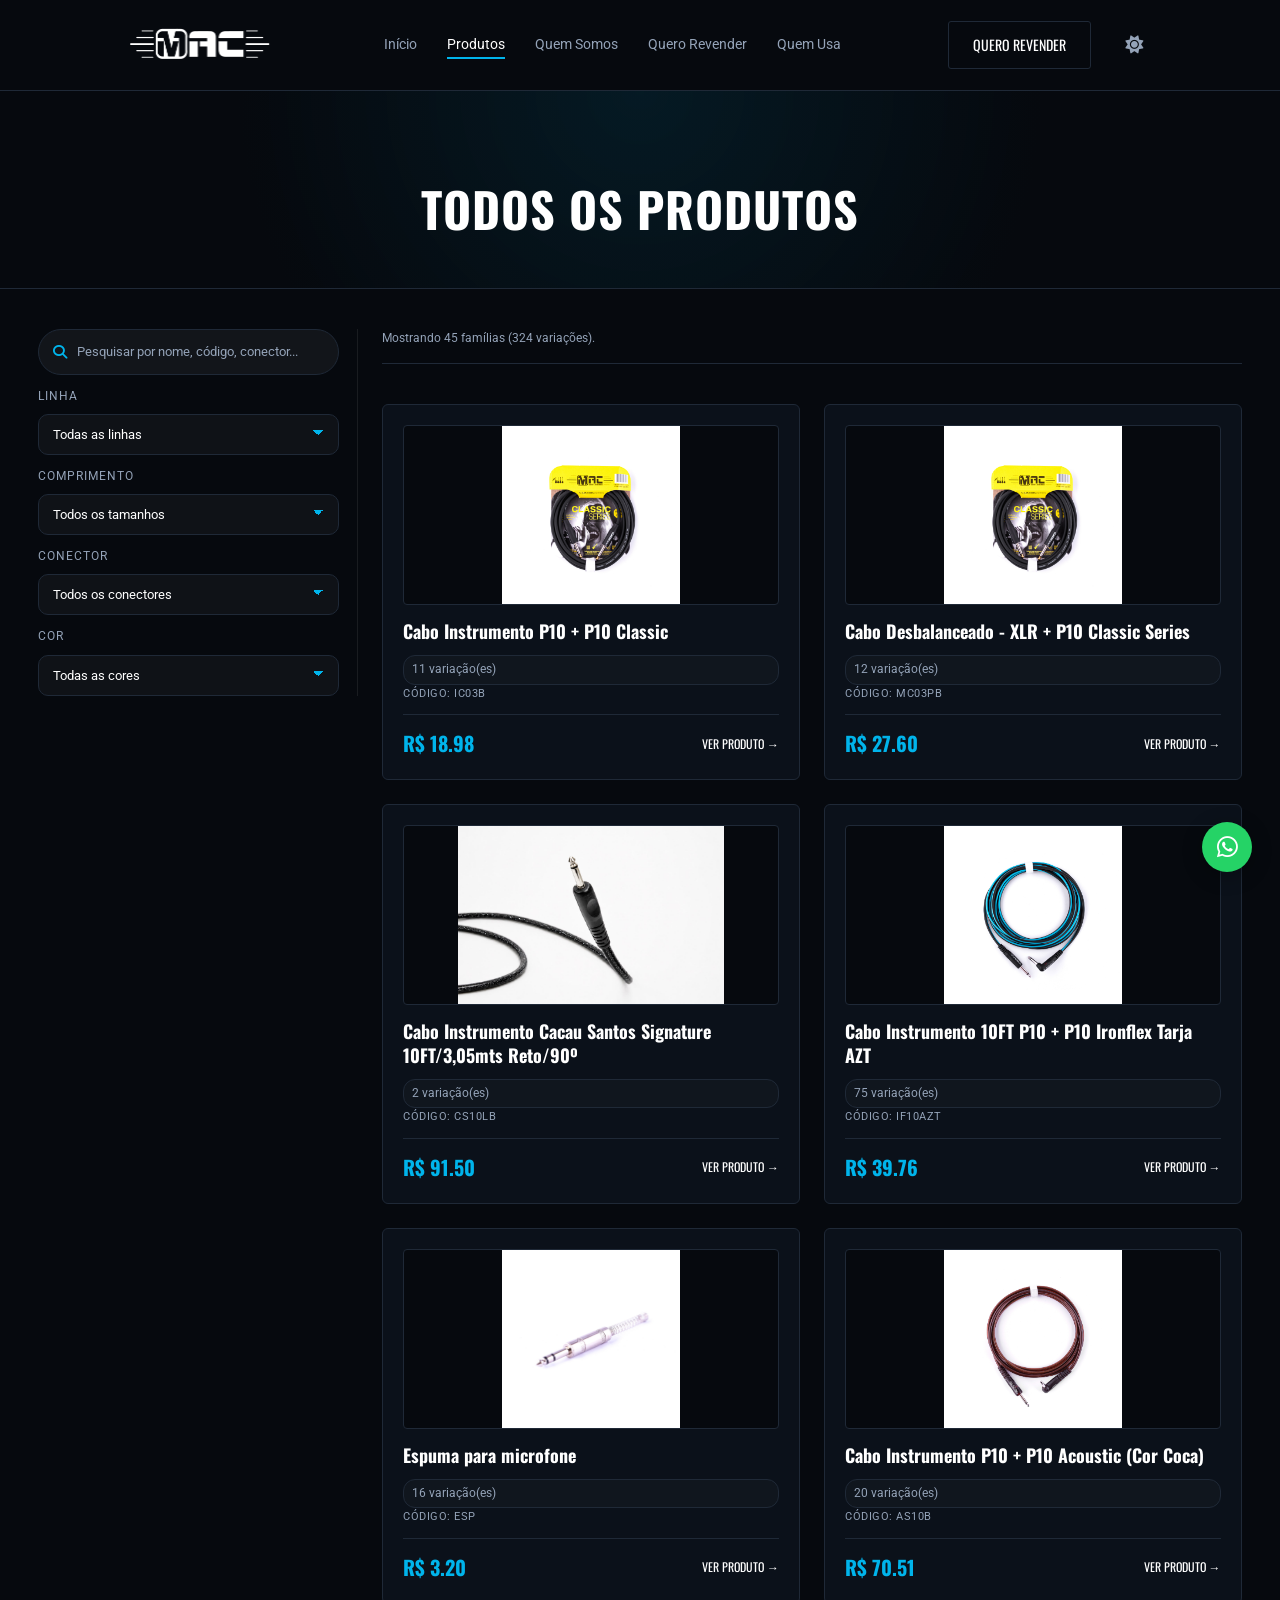
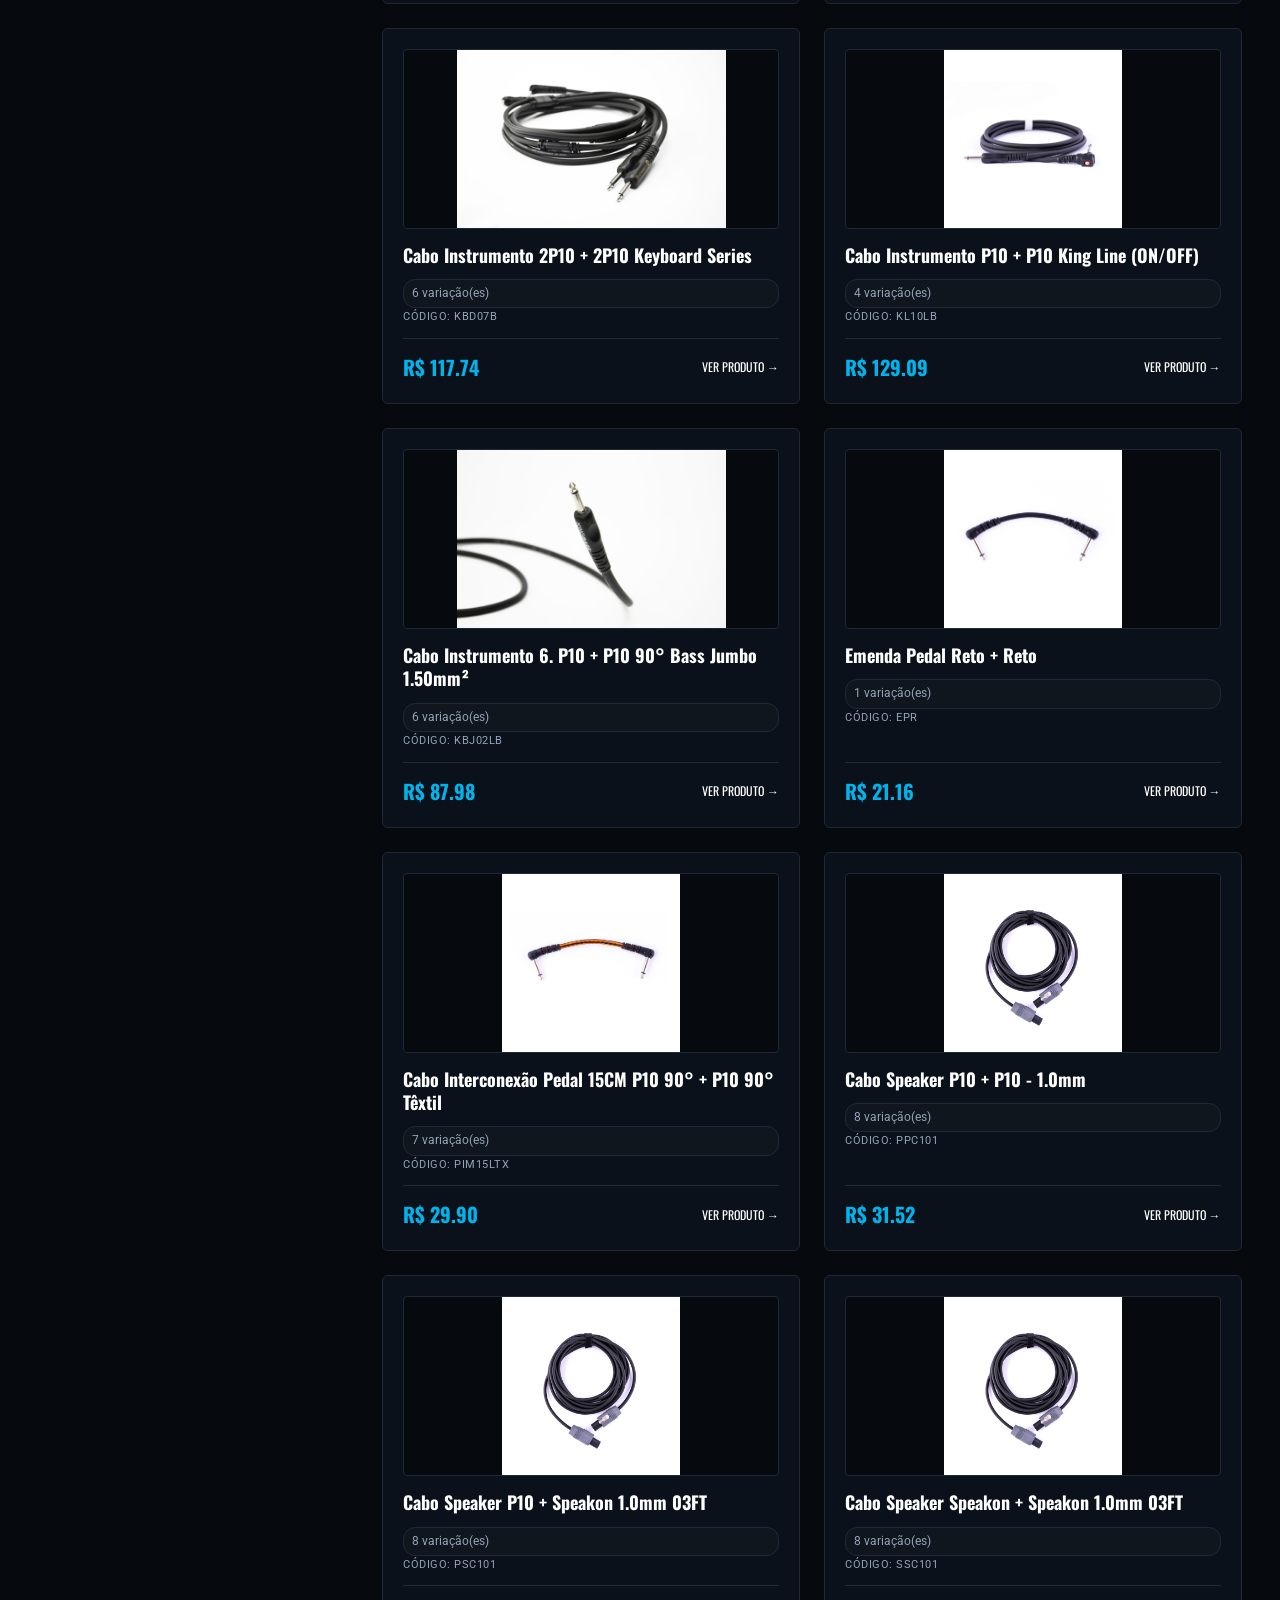
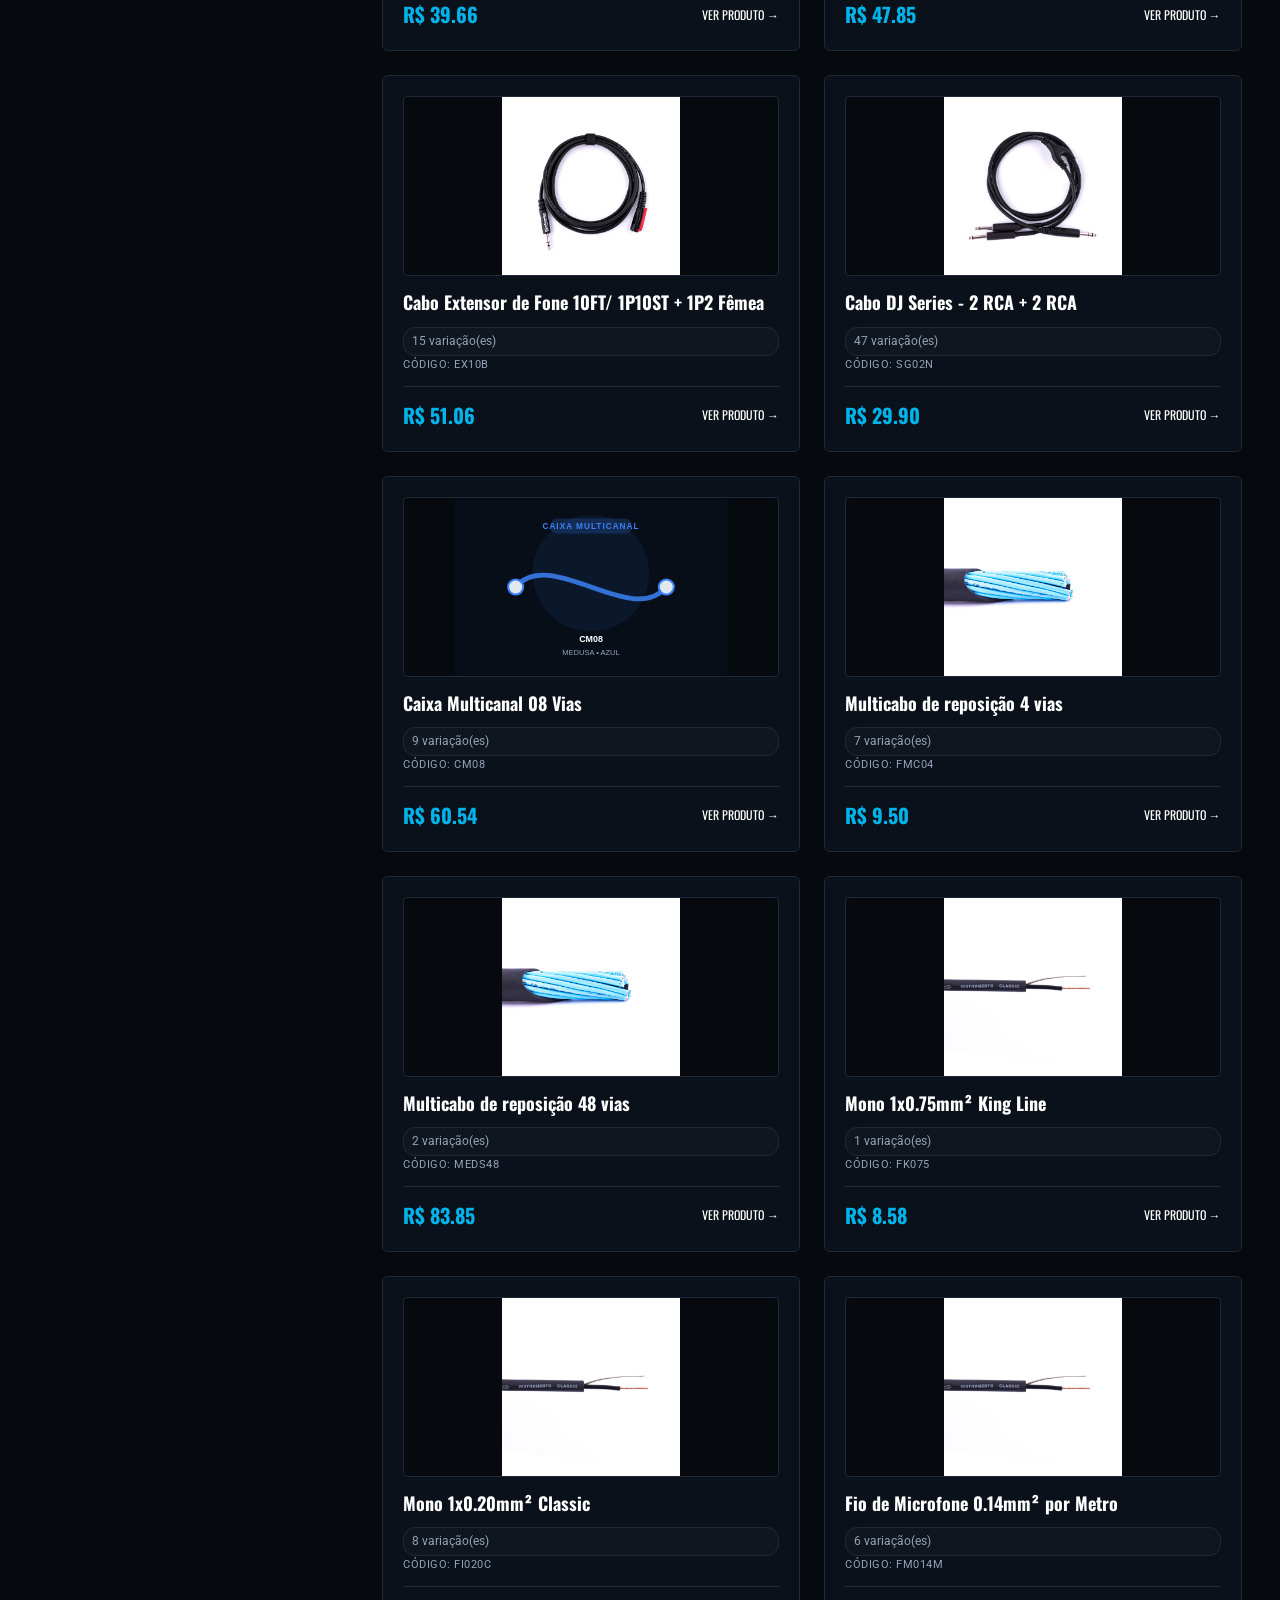
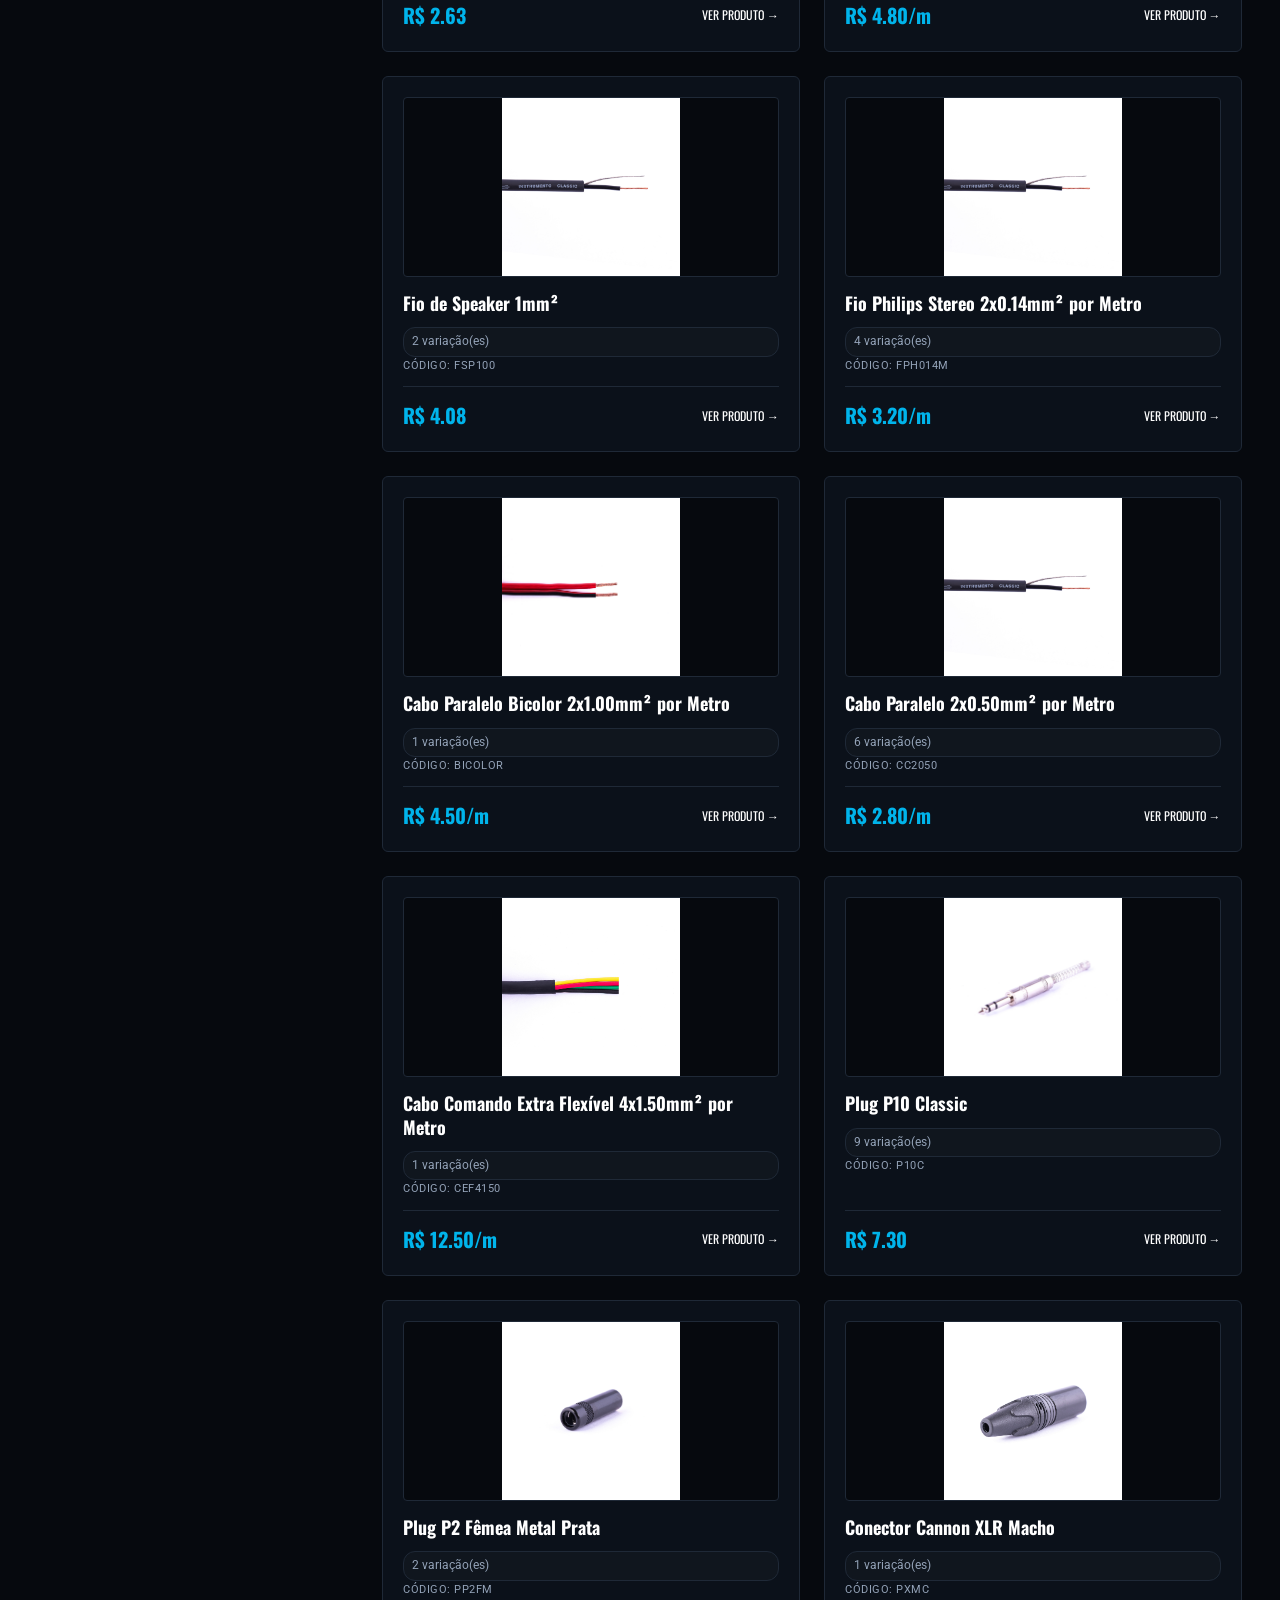
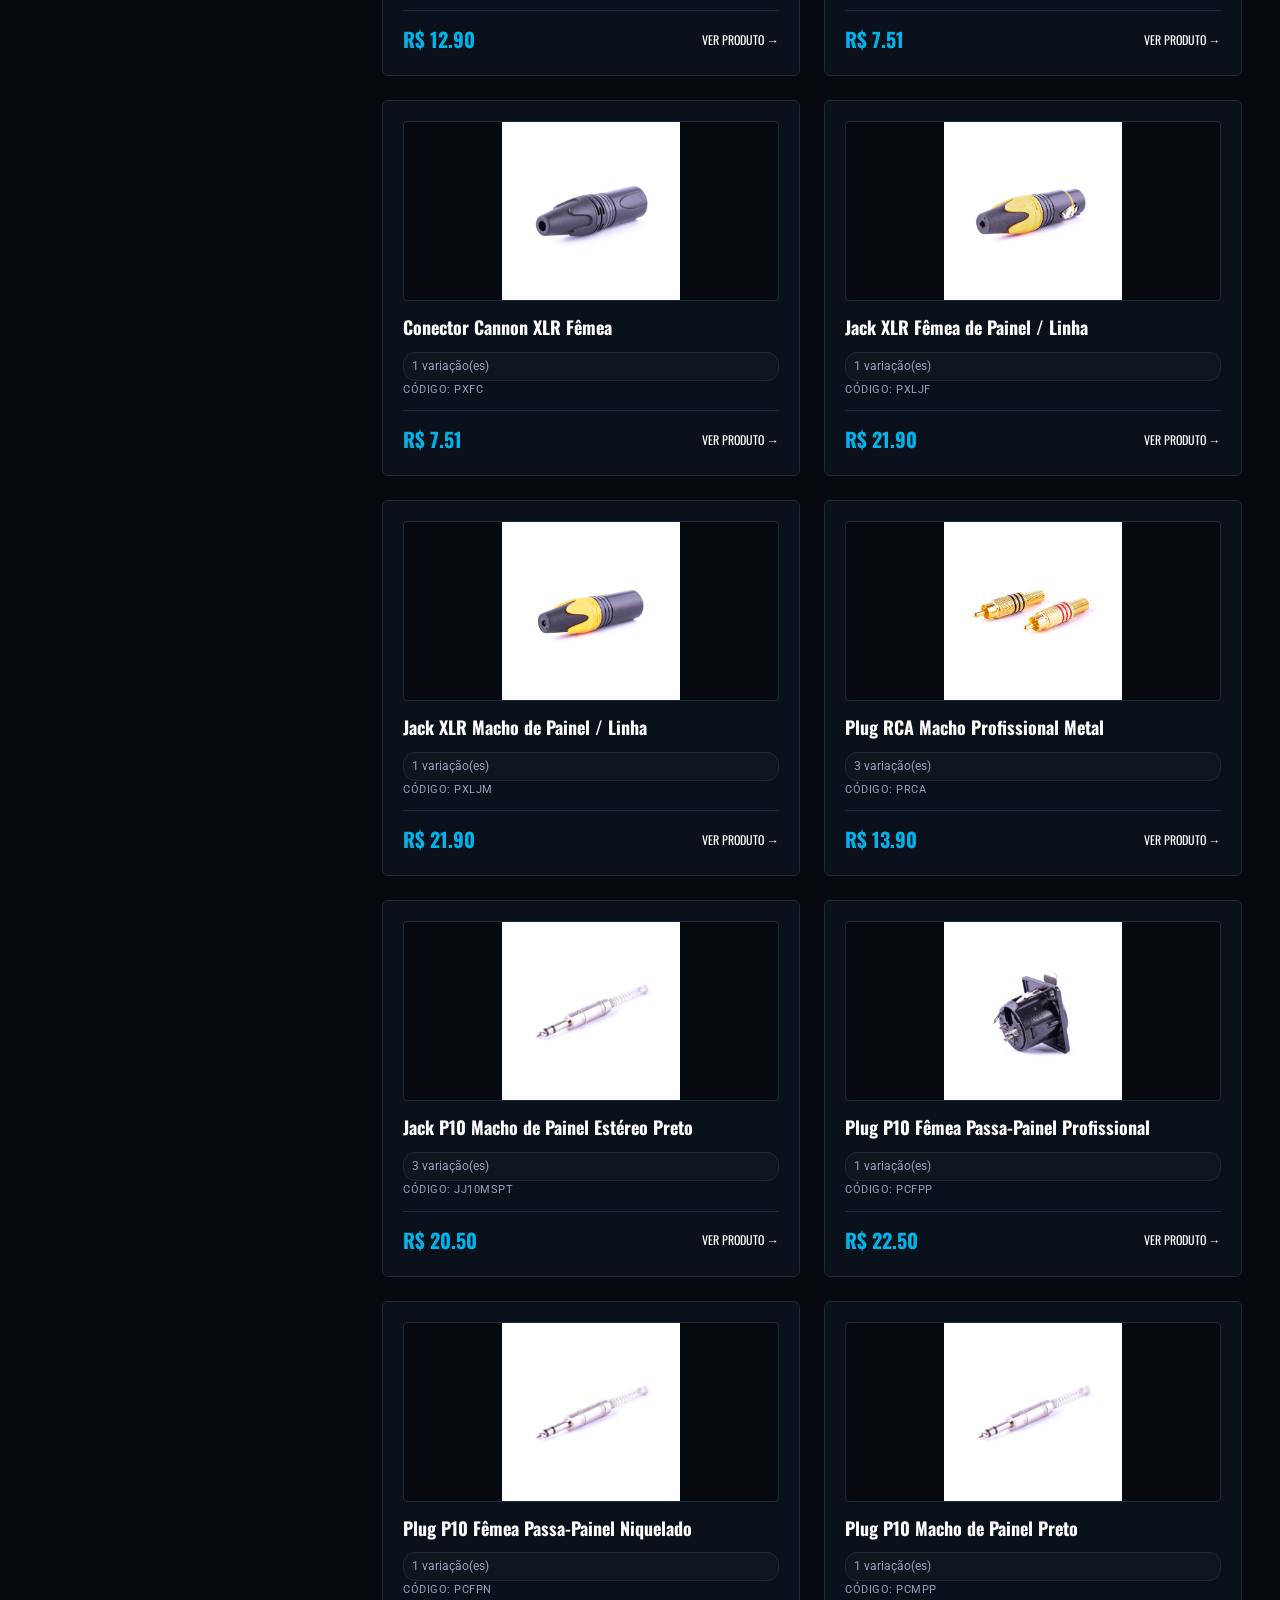
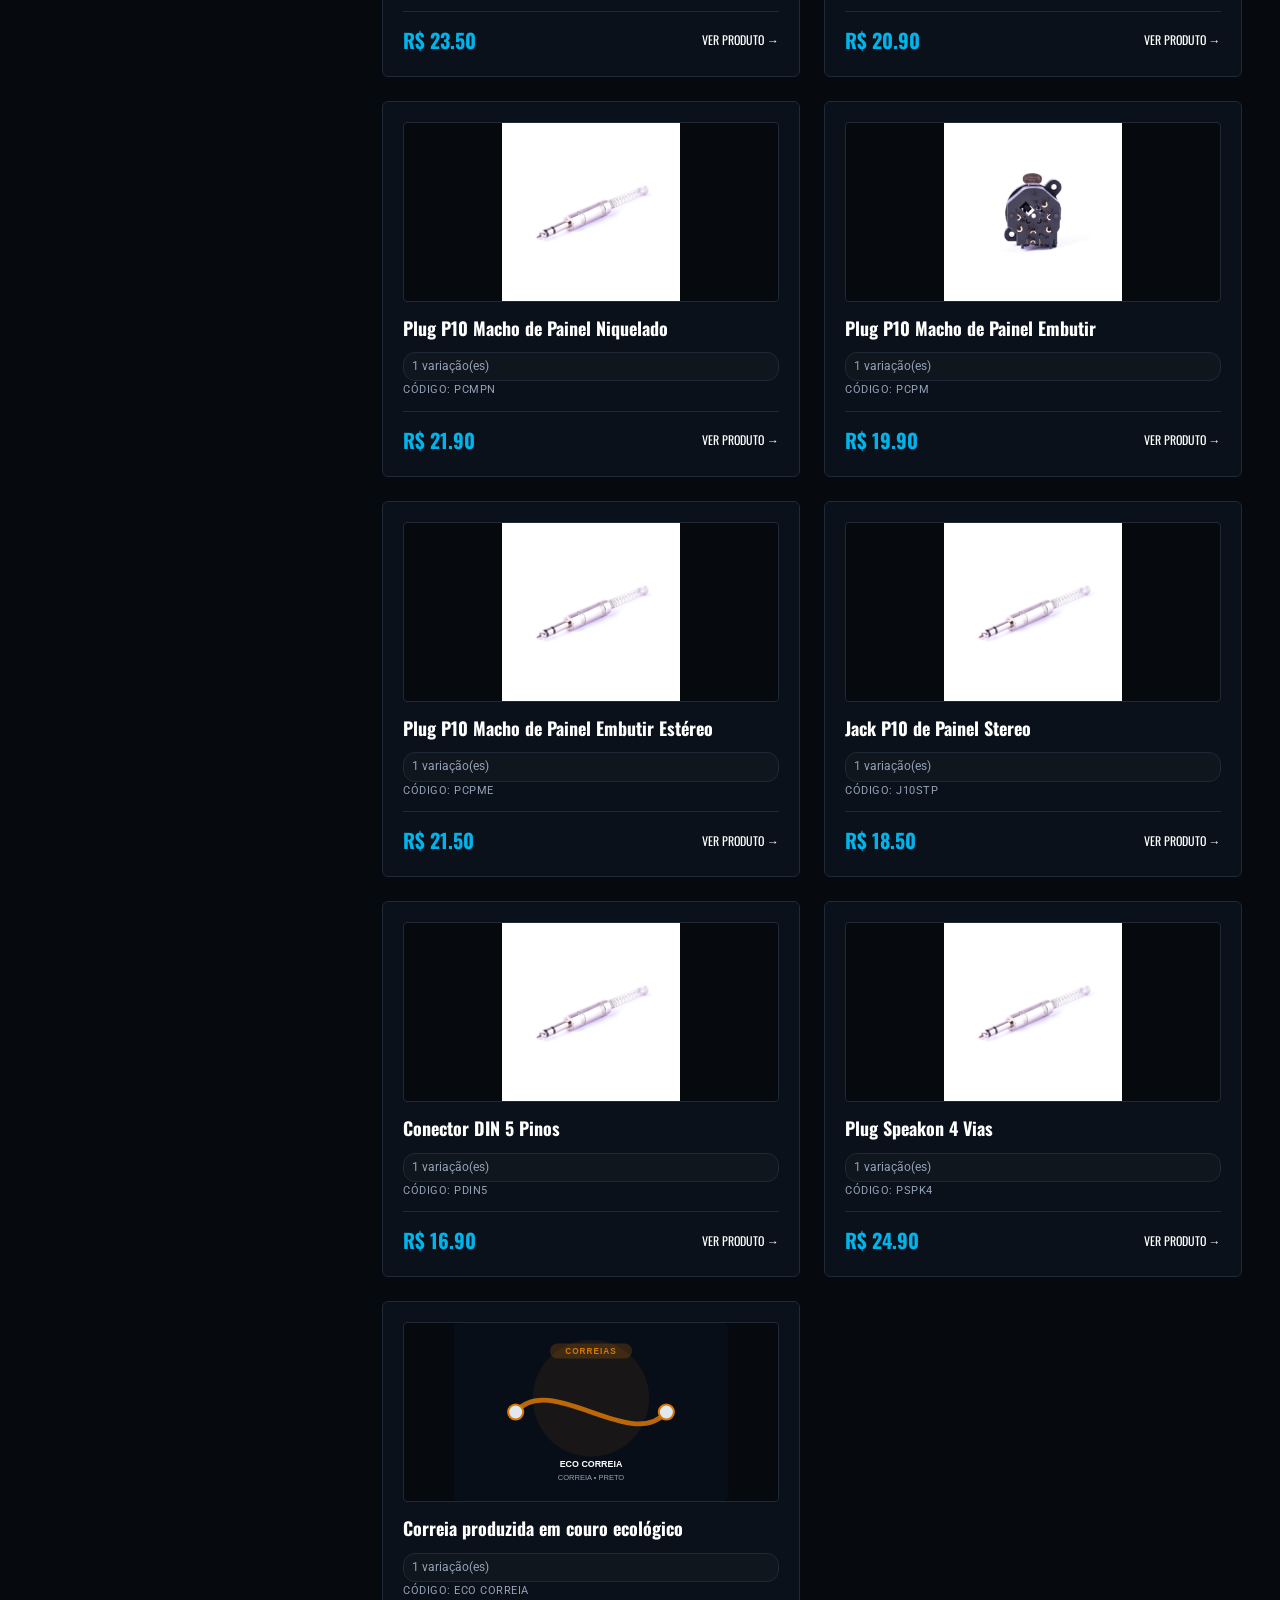
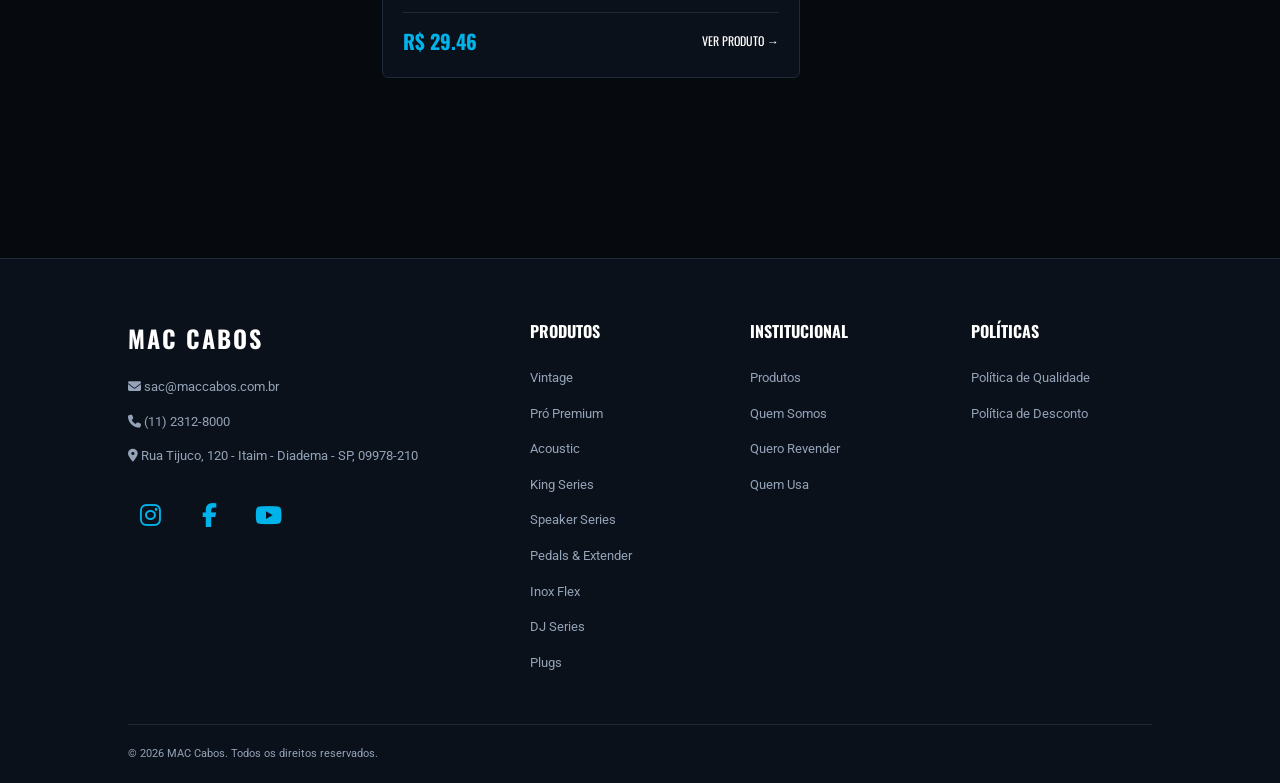
==== commit 96f6015d: "Fix-404-links-to-index.html" ====
--- a/src/html/catalogo.html
+++ b/src/html/catalogo.html
@@ -11,10 +11,10 @@
 </head>
 <body>
     <header>
-        <a href="/index.html" class="logo"><img src="../img/LOGO MACCABOS BRANCO.png" alt="MAC CABOS" class="logo-img"></a>
+        <a href="../../index.html" class="logo"><img src="../img/LOGO MACCABOS BRANCO.png" alt="MAC CABOS" class="logo-img"></a>
         <nav>
             <ul>
-                <li><a href="/index.html">Início</a></li>
+                <li><a href="../../index.html">Início</a></li>
                 <li><a href="catalogo.html" class="active">Produtos</a></li>
                 <li><a href="quem-somos.html">Quem Somos</a></li>
                 <li><a href="quero-revender.html">Quero Revender</a></li>
--- a/src/css/style.css
+++ b/src/css/style.css
@@ -49,6 +49,62 @@
     transform: rotate(25deg) scale(0.9);
 }
 
+/* Header Theme Toggle Overrides */
+header #theme-toggle-btn {
+    position: static;
+    margin-left: 15px;
+    width: 36px;
+    height: 36px;
+    font-size: 18px;
+    background: transparent;
+    border: none;
+    color: var(--text-muted);
+    box-shadow: none;
+    flex-shrink: 0;
+    transition: color 0.25s ease, transform 0.25s ease;
+}
+
+header #theme-toggle-btn:hover {
+    transform: scale(1.1);
+    color: var(--text-white);
+    background: transparent;
+    box-shadow: none;
+}
+
+/* Floating WhatsApp Button */
+#floating-whatsapp-btn {
+    position: fixed;
+    bottom: 28px;
+    right: 28px;
+    z-index: 9999;
+    width: 50px;
+    height: 50px;
+    border-radius: 50%;
+    background-color: #25d366;
+    color: #ffffff;
+    font-size: 24px;
+    cursor: pointer;
+    display: flex;
+    align-items: center;
+    justify-content: center;
+    box-shadow: 0 4px 20px rgba(0, 0, 0, 0.3);
+    transition: transform 0.3s cubic-bezier(0.34, 1.56, 0.64, 1), box-shadow 0.3s ease;
+    text-decoration: none;
+}
+
+#floating-whatsapp-btn:hover {
+    transform: scale(1.12);
+    box-shadow: 0 6px 28px rgba(37, 211, 102, 0.45);
+}
+
+#floating-whatsapp-btn i {
+    transition: transform 0.3s ease;
+}
+
+#floating-whatsapp-btn:active i {
+    transform: scale(0.9);
+}
+
 /* ==========================================================================
    LIGHT THEME OVERRIDES (proper light palette, NOT colour inversion)
    ========================================================================== */
@@ -124,13 +180,33 @@
     background: linear-gradient(135deg, rgba(0,148,200,0.05), rgba(244,246,249,0.98));
     border-bottom-color: var(--border-color);
 }
-html.light-theme .intro-carousel {
-    border-color: rgba(0, 0, 0, 0.08);
-    background: rgba(0, 0, 0, 0.02);
-    box-shadow: 0 24px 60px rgba(0, 0, 0, 0.08);
+html.light-theme .intro-content {
+    max-width: 560px;
+}
+html.light-theme .carousel-wrapper {
+    border: none;
+    background: transparent;
+    box-shadow: none;
+}
+html.light-theme .carousel-wrapper::before {
+    background: linear-gradient(180deg, rgba(244, 246, 249, 0.8) 0%, rgba(244, 246, 249, 0) 100%);
+}
+html.light-theme .carousel-wrapper::after {
+    background: linear-gradient(0deg, rgba(244, 246, 249, 0.8) 0%, rgba(244, 246, 249, 0) 100%);
 }
 html.light-theme .carousel-track img {
-    border-color: rgba(0, 0, 0, 0.06);
+    border: none;
+}
+html.light-theme .carousel-btn {
+    background: rgba(255, 255, 255, 0.6);
+    border-color: rgba(0, 0, 0, 0.1);
+    color: var(--text-white);
+}
+html.light-theme .carousel-btn:hover {
+    background: rgba(0, 148, 200, 0.15);
+    border-color: var(--primary-cyan);
+    color: var(--primary-cyan);
+    box-shadow: 0 0 15px rgba(0, 148, 200, 0.3);
 }
 
 /* Cards */
@@ -144,7 +220,8 @@
     box-shadow: 0 12px 32px rgba(0, 148, 200, 0.12);
 }
 html.light-theme .card::before {
-    background: radial-gradient(circle, rgba(0, 148, 200, 0.08) 0%, rgba(0,0,0,0) 70%);
+    background: linear-gradient(0deg, rgba(255, 255, 255, 1) 0%, rgba(255, 255, 255, 0) 100%);
+    z-index: 2;
 }
 
 /* Product cards */
@@ -279,6 +356,17 @@
 html.light-theme .canal-card:hover {
     border-color: #0094c8;
     box-shadow: 0 18px 40px rgba(0, 148, 200, 0.08);
+}
+
+/* WhatsApp section (light theme) */
+html.light-theme .whatsapp-section .whatsapp-card {
+    background-color: #ffffff;
+    background-image: none;
+    border-color: #0094c8;
+    box-shadow: 0 8px 28px rgba(0, 148, 200, 0.10);
+}
+html.light-theme .whatsapp-section .whatsapp-card:hover {
+    box-shadow: 0 12px 36px rgba(0, 148, 200, 0.18);
 }
 
 /* Form */
@@ -491,9 +579,20 @@
     color: #0094c8;
     box-shadow: 0 4px 20px rgba(0, 0, 0, 0.08);
 }
+html.light-theme header #theme-toggle-btn {
+    background: transparent;
+    border: none;
+    color: var(--text-muted);
+    box-shadow: none;
+}
 html.light-theme #theme-toggle-btn:hover {
     border-color: #0094c8;
     box-shadow: 0 6px 28px rgba(0, 148, 200, 0.18);
+}
+html.light-theme header #theme-toggle-btn:hover {
+    color: var(--text-white);
+    background: transparent;
+    box-shadow: none;
 }
 
 /* Product variant count badge */
@@ -560,6 +659,12 @@
     min-height: 72px;
     overflow: visible;
     animation: headerFadeIn 0.8s ease both;
+}
+
+.header-actions {
+    display: flex;
+    align-items: center;
+    gap: 10px;
 }
 
 .logo {
@@ -1485,6 +1590,72 @@
 
 .canal-card h3 { font-family: 'Oswald', sans-serif; font-size: 20px; text-transform: uppercase; margin-bottom: 15px; }
 .canal-info p { font-size: 13px; color: var(--text-muted); margin-bottom: 5px; }
+.canal-info a { color: inherit; text-decoration: none; transition: color 0.3s ease, border-bottom 0.2s ease; }
+.canal-info a:hover { color: var(--primary-cyan); border-bottom: 1px dashed var(--primary-cyan); }
+
+/* --- WhatsApp section (Quero Revender) --- */
+.whatsapp-section { padding: 0 10% 20px; }
+.whatsapp-section .whatsapp-card {
+    display: flex;
+    align-items: center;
+    gap: 16px;
+    background: linear-gradient(135deg, rgba(0, 180, 235, 0.12), rgba(0, 180, 235, 0.06));
+    border: 1px solid var(--primary-cyan);
+    border-radius: 12px;
+    padding: 20px 24px;
+    max-width: 480px;
+    margin: 0 auto;
+    box-shadow: 0 8px 28px rgba(0, 180, 235, 0.15);
+    transition: transform 0.3s ease, border-color 0.3s ease, box-shadow 0.3s ease, background 0.3s ease;
+}
+.whatsapp-section .whatsapp-card:hover {
+    transform: translateY(-4px);
+    border-color: #25d366;
+    box-shadow: 0 12px 36px rgba(0, 180, 235, 0.22);
+}
+.whatsapp-section .whatsapp-card i.fab {
+    font-size: 32px;
+    color: #25d366;
+    flex-shrink: 0;
+}
+.whatsapp-section .whatsapp-info {
+    display: flex;
+    flex-direction: column;
+    flex: 1;
+}
+.whatsapp-section .whatsapp-label {
+    font-family: 'Oswald', sans-serif;
+    font-size: 11px;
+    text-transform: uppercase;
+    letter-spacing: 1px;
+    color: var(--text-muted);
+}
+.whatsapp-section .whatsapp-number {
+    font-family: 'Oswald', sans-serif;
+    font-size: 19px;
+    font-weight: 700;
+    color: var(--text-white);
+    text-decoration: none;
+    transition: color 0.2s ease;
+}
+.whatsapp-section .whatsapp-number:hover { color: var(--primary-cyan); }
+.whatsapp-section .whatsapp-btn {
+    display: flex;
+    align-items: center;
+    justify-content: center;
+    width: 36px;
+    height: 36px;
+    border-radius: 50%;
+    background-color: #25d366;
+    color: #000;
+    font-size: 14px;
+    text-decoration: none;
+    transition: transform 0.2s ease, box-shadow 0.2s ease;
+}
+.whatsapp-section .whatsapp-btn:hover {
+    transform: scale(1.1);
+    box-shadow: 0 6px 18px rgba(37, 211, 102, 0.35);
+}
 
 .form-feedback {
     margin-top: 18px;
@@ -2205,10 +2376,7 @@
 
 /* --- INTRO SECTION --- */
 .intro {
-    display: grid;
-    grid-template-columns: 1.1fr 0.9fr;
-    gap: 36px;
-    align-items: center;
+    text-align: left;
     padding: 80px 10%;
     background: linear-gradient(135deg, rgba(0,180,235,0.06), rgba(6,9,14,0.95));
     border-bottom: 1px solid #1f2937;
@@ -2216,6 +2384,7 @@
 
 .intro-content {
     max-width: 560px;
+    margin: 0;
 }
 
 .intro h2 {
@@ -2231,35 +2400,97 @@
     line-height: 1.8;
 }
 
-.intro-carousel {
+/* --- CAROUSEL SECTION --- */
+.carousel-section {
+    padding: 0;
+    width: 100%;
+}
+
+.carousel-wrapper {
+    position: relative;
+    max-width: 100%;
+    margin: 0;
     overflow: hidden;
-    border-radius: 16px;
-    border: 1px solid rgba(255,255,255,0.08);
-    box-shadow: 0 24px 60px rgba(0, 0, 0, 0.28);
-    background: rgba(255,255,255,0.03);
-    padding: 10px;
+    border-radius: 0;
+    border: none;
+    box-shadow: none;
+    background: transparent;
+    padding: 0;
+}
+
+/* Vignette transitions at the top and bottom of the carousel */
+.carousel-wrapper::before {
+    content: '';
+    position: absolute;
+    top: 0;
+    left: 0;
+    width: 100%;
+    height: 60px;
+    background: linear-gradient(180deg, rgba(6, 9, 14, 0.8) 0%, rgba(6, 9, 14, 0) 100%);
+    z-index: 5;
+    pointer-events: none;
+}
+
+.carousel-wrapper::after {
+    content: '';
+    position: absolute;
+    bottom: 0;
+    left: 0;
+    width: 100%;
+    height: 60px;
+    background: linear-gradient(0deg, rgba(6, 9, 14, 0.8) 0%, rgba(6, 9, 14, 0) 100%);
+    z-index: 5;
+    pointer-events: none;
 }
 
 .carousel-track {
     display: flex;
-    width: max-content;
-    animation: carouselSlide 18s linear infinite;
+    width: 100%;
+    transition: transform 0.5s ease;
 }
 
 .carousel-track img {
-    width: 320px;
-    height: 220px;
+    flex: 0 0 100%;
+    width: 100%;
+    height: 450px;
     object-fit: cover;
-    border-radius: 12px;
-    margin-right: 12px;
+    border-radius: 0;
     flex-shrink: 0;
-    border: 1px solid rgba(255,255,255,0.08);
-}
-
-@keyframes carouselSlide {
-    0% { transform: translateX(0); }
-    100% { transform: translateX(-50%); }
-}
+    border: none;
+}
+
+.carousel-btn {
+    position: absolute;
+    top: 50%;
+    transform: translateY(-50%);
+    width: 50px;
+    height: 50px;
+    border-radius: 50%;
+    border: 1px solid rgba(255, 255, 255, 0.15);
+    background: rgba(6, 9, 14, 0.5);
+    backdrop-filter: blur(12px);
+    -webkit-backdrop-filter: blur(12px);
+    color: var(--text-white);
+    font-size: 16px;
+    cursor: pointer;
+    display: flex;
+    align-items: center;
+    justify-content: center;
+    transition: all 0.3s cubic-bezier(0.4, 0, 0.2, 1);
+    z-index: 10;
+    box-shadow: 0 4px 30px rgba(0, 0, 0, 0.25);
+}
+
+.carousel-btn:hover {
+    background: rgba(0, 180, 235, 0.2);
+    border-color: var(--primary-cyan);
+    color: var(--primary-cyan);
+    box-shadow: 0 0 15px rgba(0, 180, 235, 0.4);
+    transform: translateY(-50%) scale(1.1);
+}
+
+.carousel-btn-prev { left: 24px; }
+.carousel-btn-next { right: 24px; }
 
 /* --- PRODUTOS SECTION --- */
 .produtos {
@@ -2282,7 +2513,7 @@
 .card {
     background-color: var(--card-bg);
     border: 1px solid #1f2937;
-    padding: 30px 20px;
+    padding: 0 0 30px 0;
     border-radius: 5px;
     text-align: left;
     position: relative;
@@ -2301,26 +2532,27 @@
     box-shadow: 0 18px 40px rgba(0, 180, 235, 0.12);
 }
 
-/* Efeito de brilho azul no topo do card */
+/* Efeito de fusão na base da imagem (fade da cor do card de baixo para cima, fundindo com o conteúdo) */
 .card::before {
     content: '';
     position: absolute;
-    top: -50px;
-    left: 50%;
-    transform: translateX(-50%);
-    width: 150px;
-    height: 150px;
-    background: radial-gradient(circle, rgba(0, 180, 235, 0.15) 0%, rgba(0,0,0,0) 70%);
-    z-index: 0;
+    top: 143px;
+    left: 0;
+    width: 100%;
+    height: 77px;
+    background: linear-gradient(0deg, rgba(11, 17, 26, 1) 0%, rgba(11, 17, 26, 0) 100%);
+    z-index: 2;
+    pointer-events: none;
 }
 
 .card img {
     width: 100%;
-    height: 200px;
-    object-fit: contain;
+    height: 220px;
+    object-fit: cover;
     margin-bottom: 20px;
     position: relative;
     z-index: 1;
+    display: block;
 }
 
 .card h3 {
@@ -2328,7 +2560,8 @@
     font-size: 24px;
     margin-bottom: 15px;
     position: relative;
-    z-index: 1;
+    z-index: 3;
+    padding: 0 20px;
 }
 
 .card p {
@@ -2336,7 +2569,8 @@
     font-size: 12px;
     margin-bottom: 10px;
     position: relative;
-    z-index: 1;
+    z-index: 3;
+    padding: 0 20px;
 }
 
 .card .link-categoria {
@@ -2347,7 +2581,8 @@
     display: inline-block;
     margin-top: 15px;
     position: relative;
-    z-index: 1;
+    z-index: 3;
+    padding: 0 20px;
 }
 
 /* --- COMUNIDADE / CTA SECTION --- */
@@ -2483,4 +2718,13 @@
     .footer-grid {
         grid-template-columns: 1fr;
     }
-}+    .carousel-track img {
+        width: 100%;
+        height: 250px;
+    }
+    .carousel-btn {
+        width: 40px;
+        height: 40px;
+        font-size: 14px;
+    }
+}
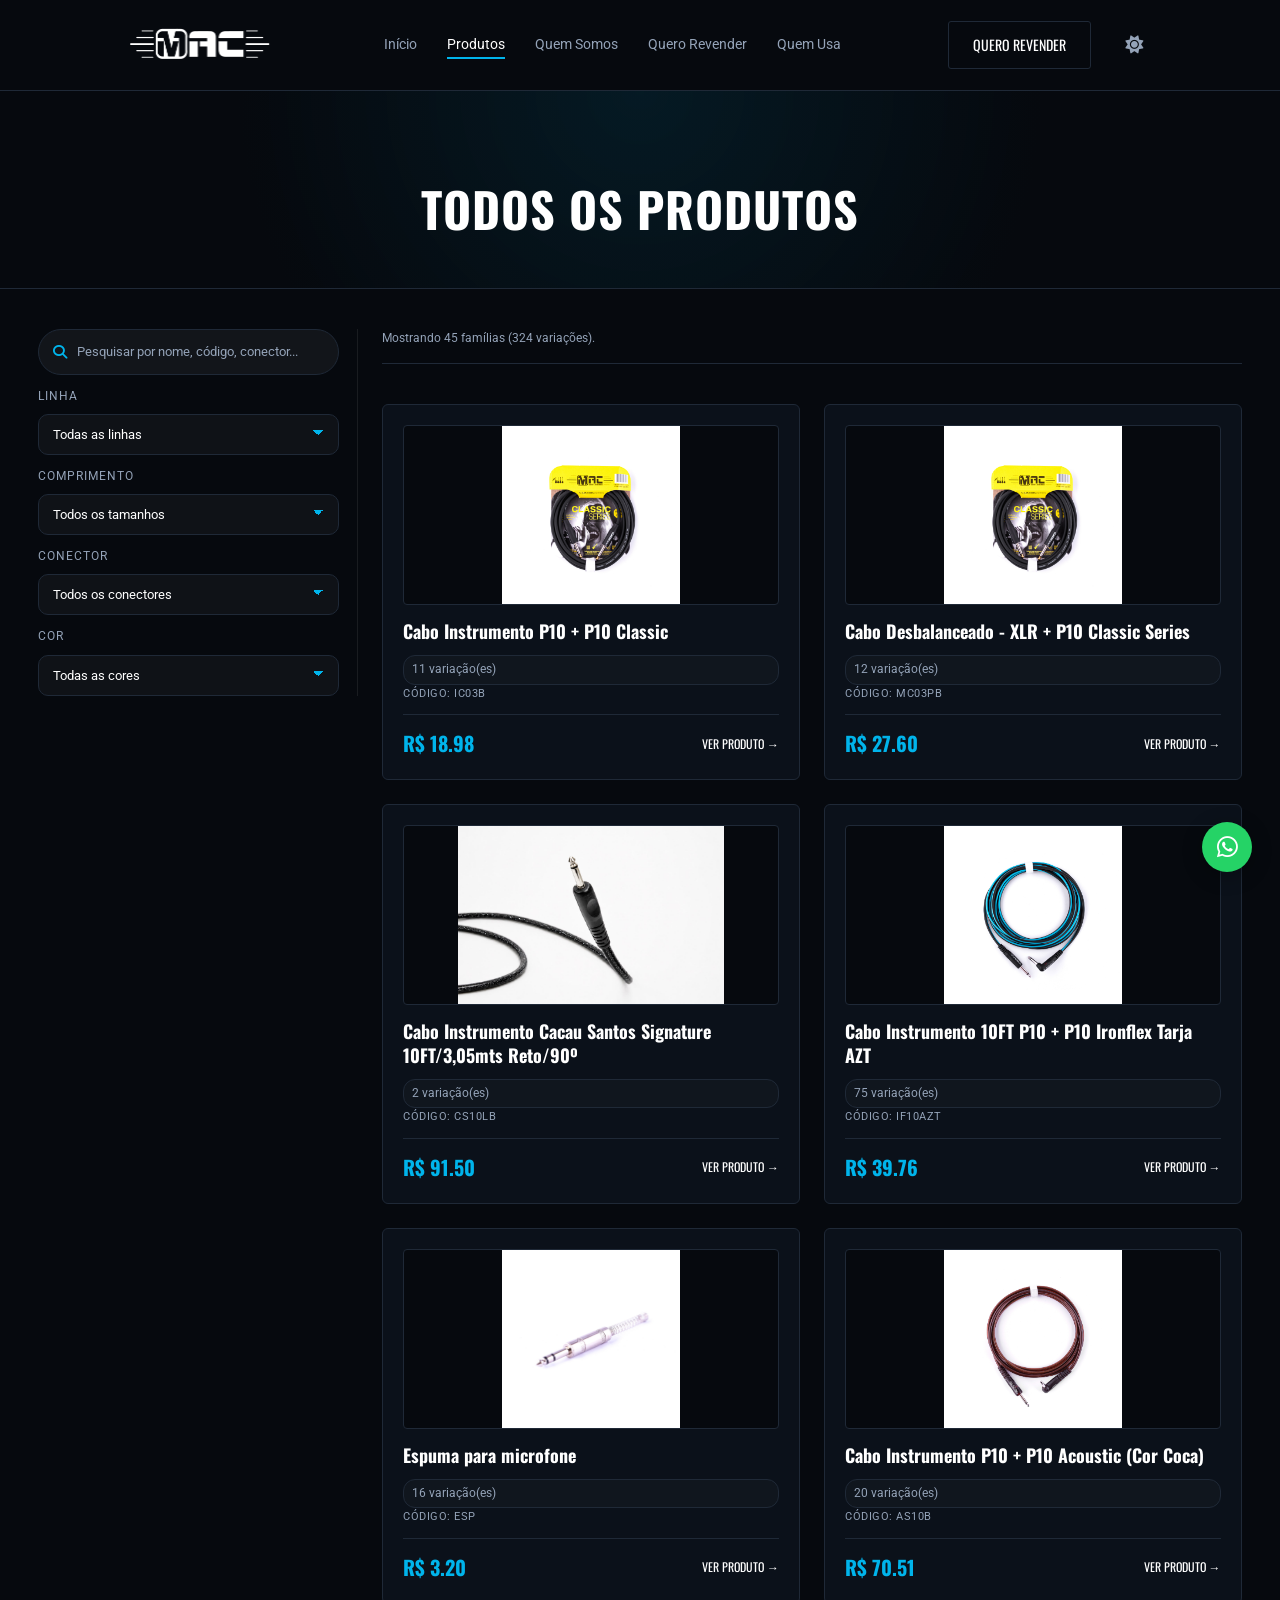
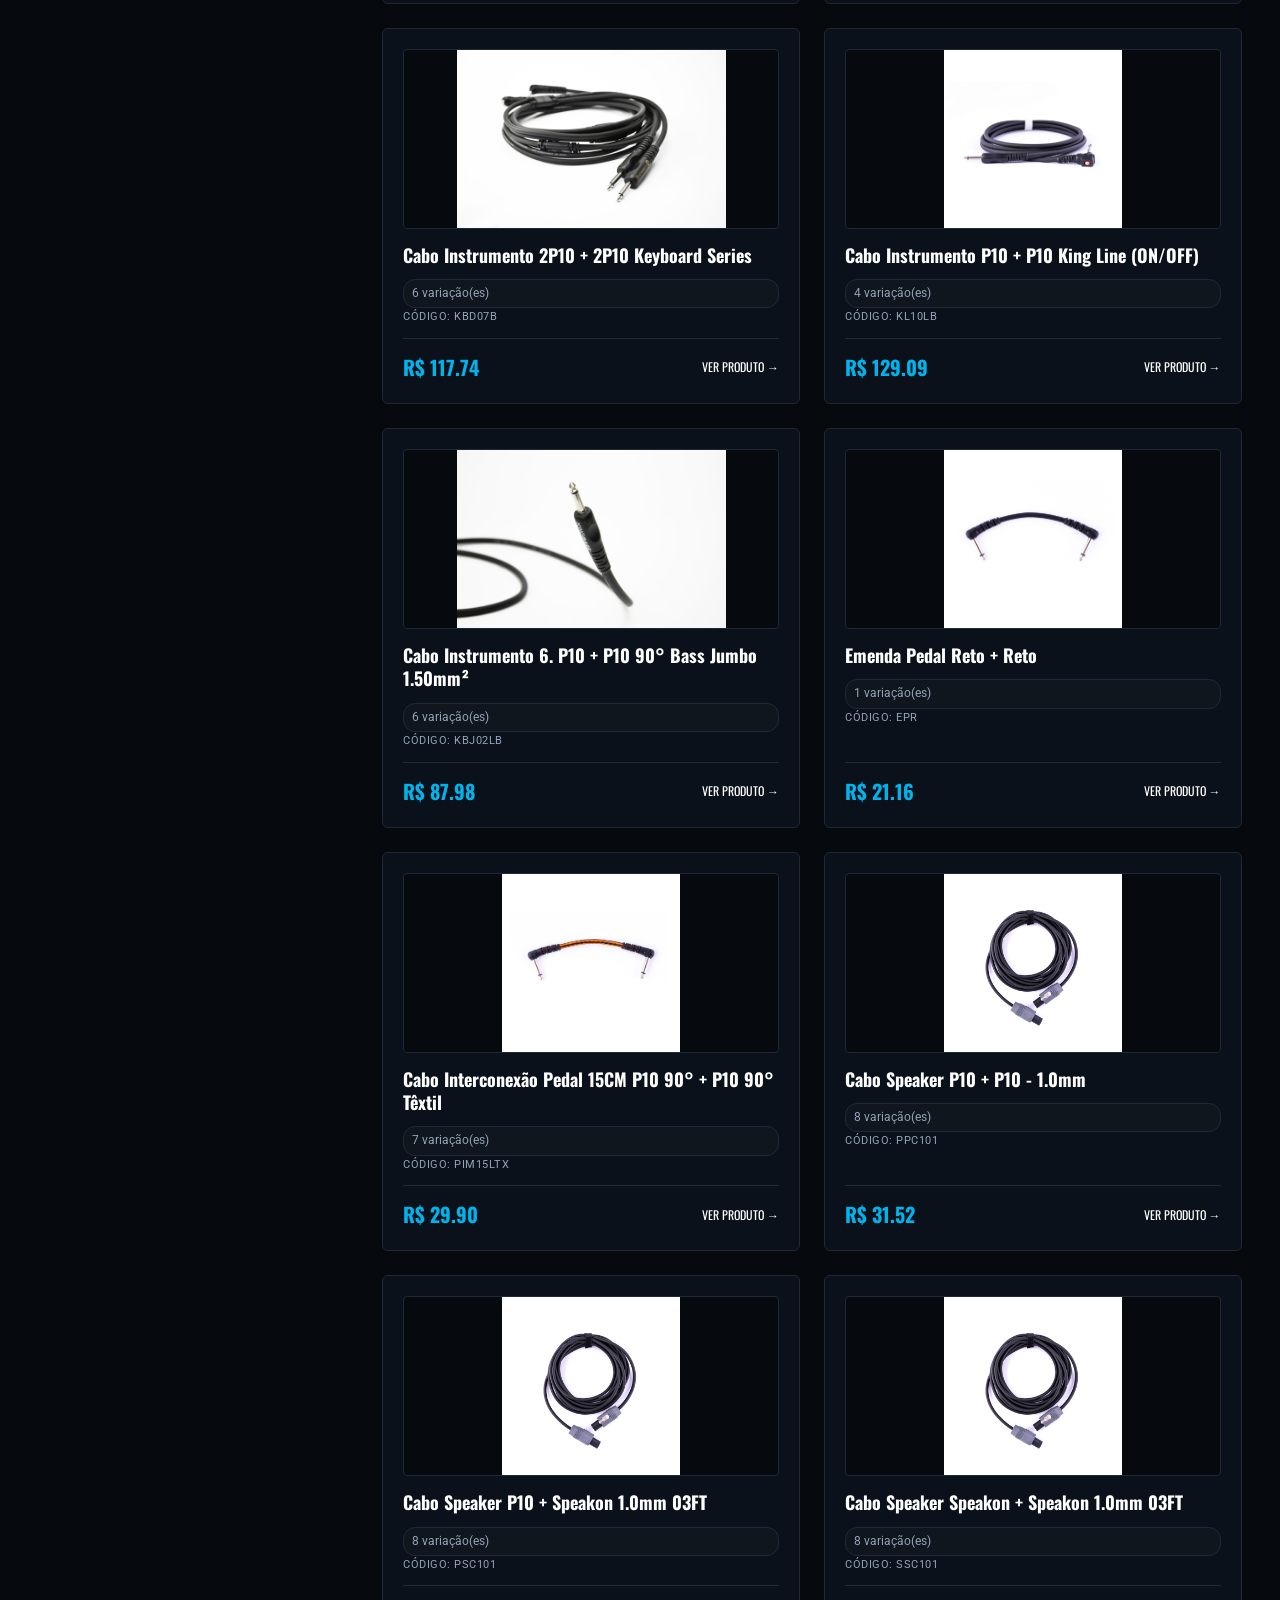
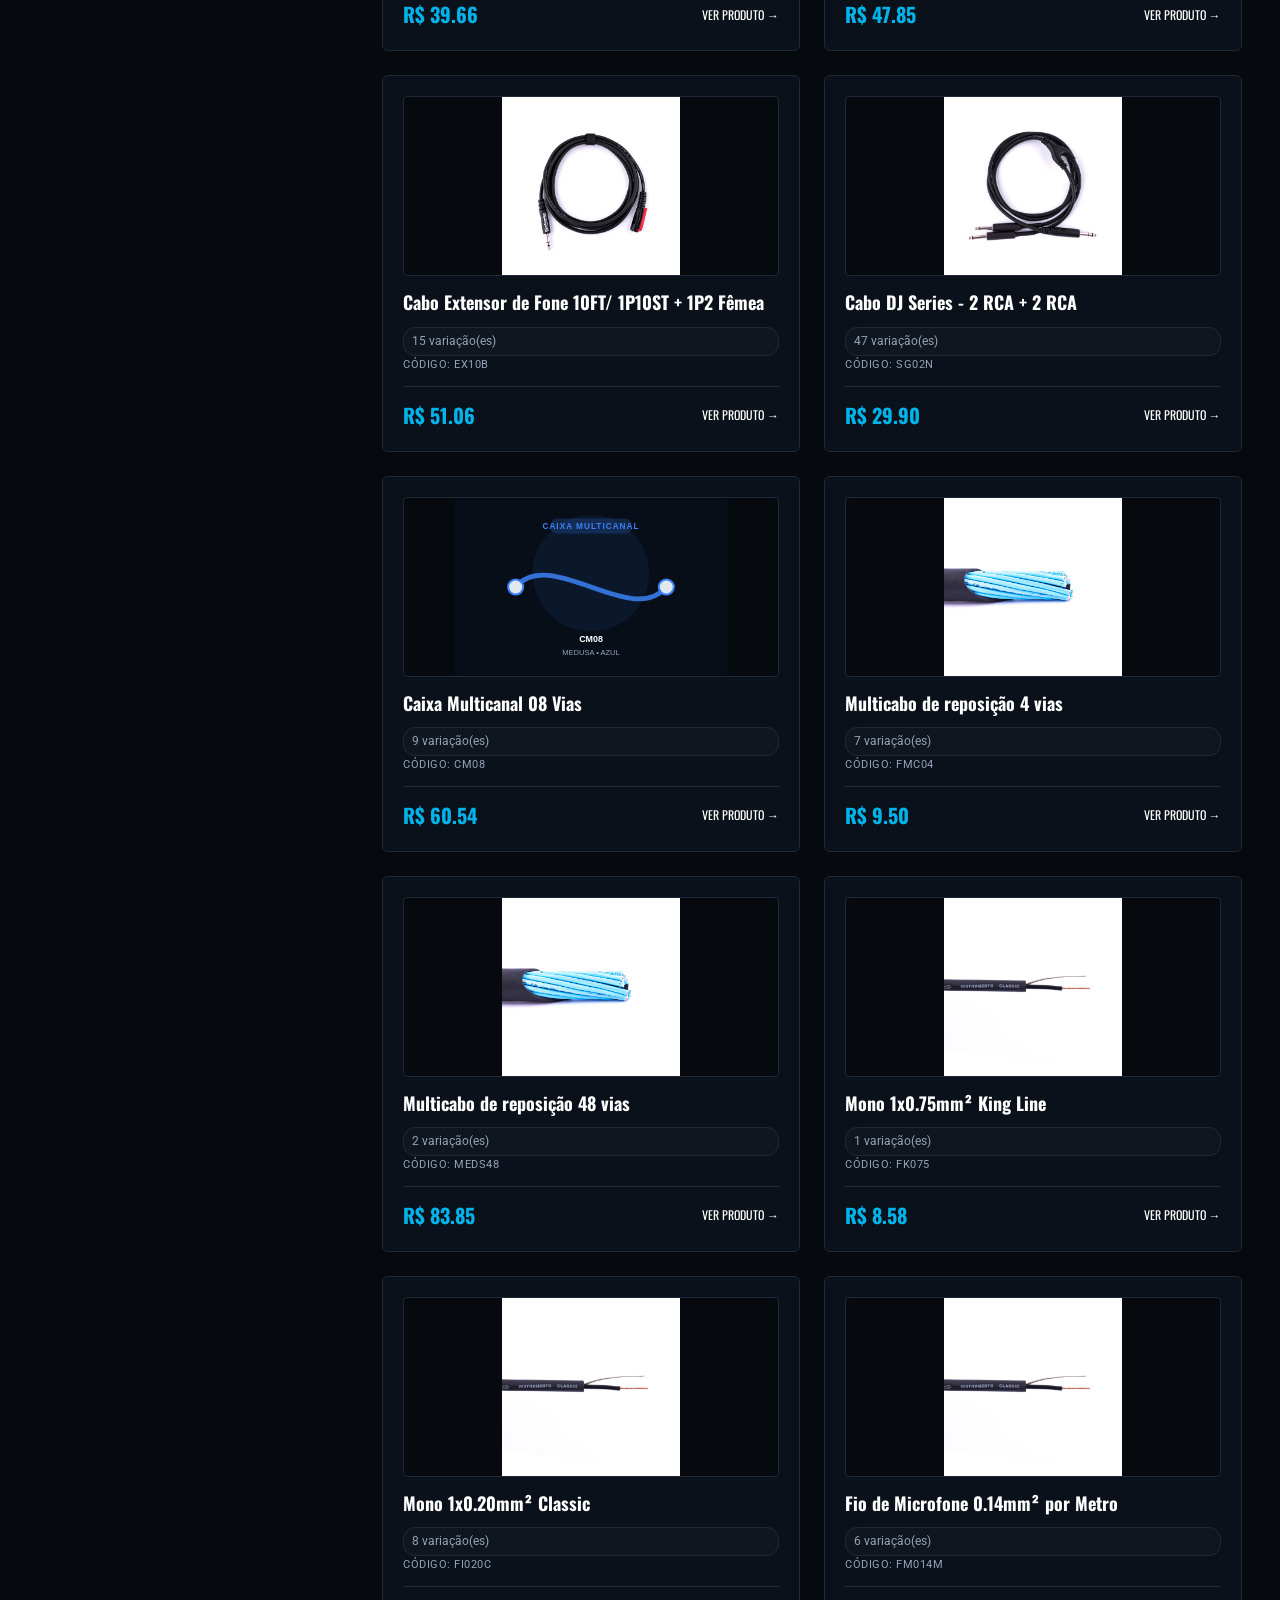
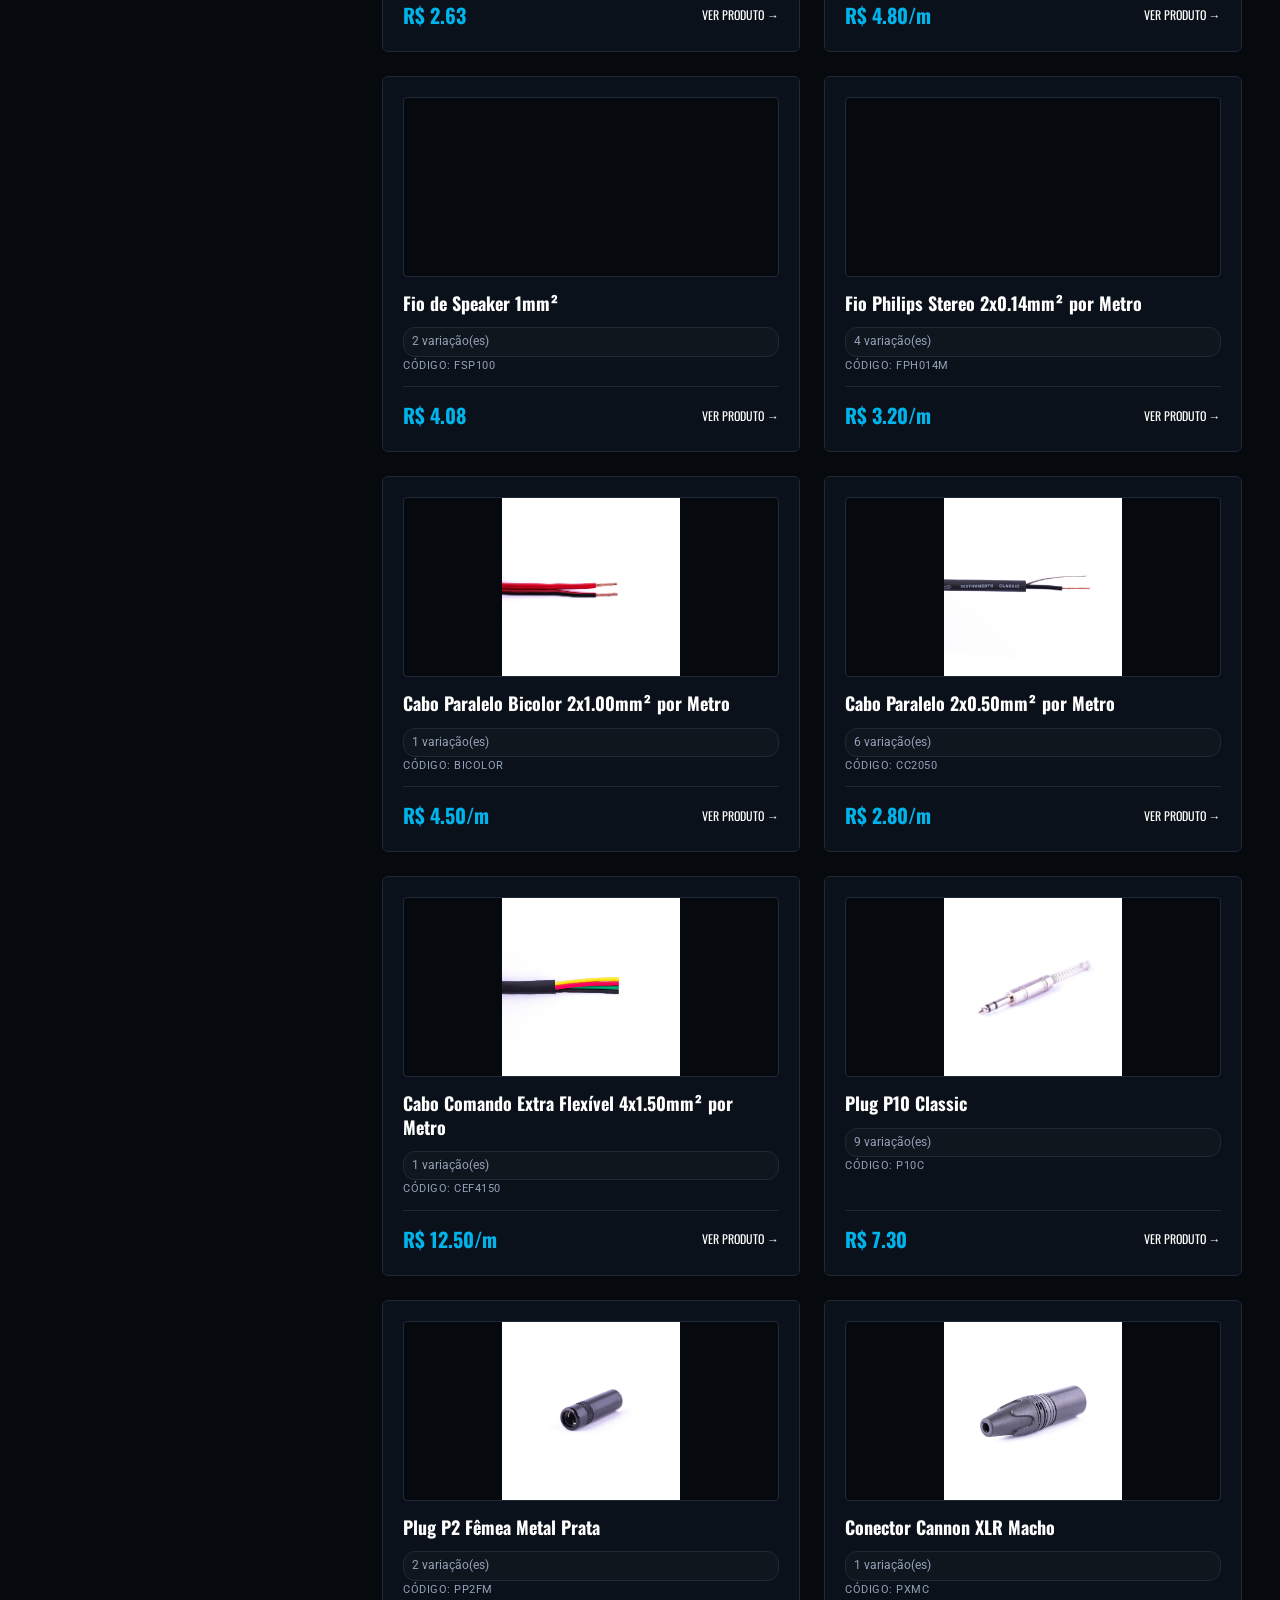
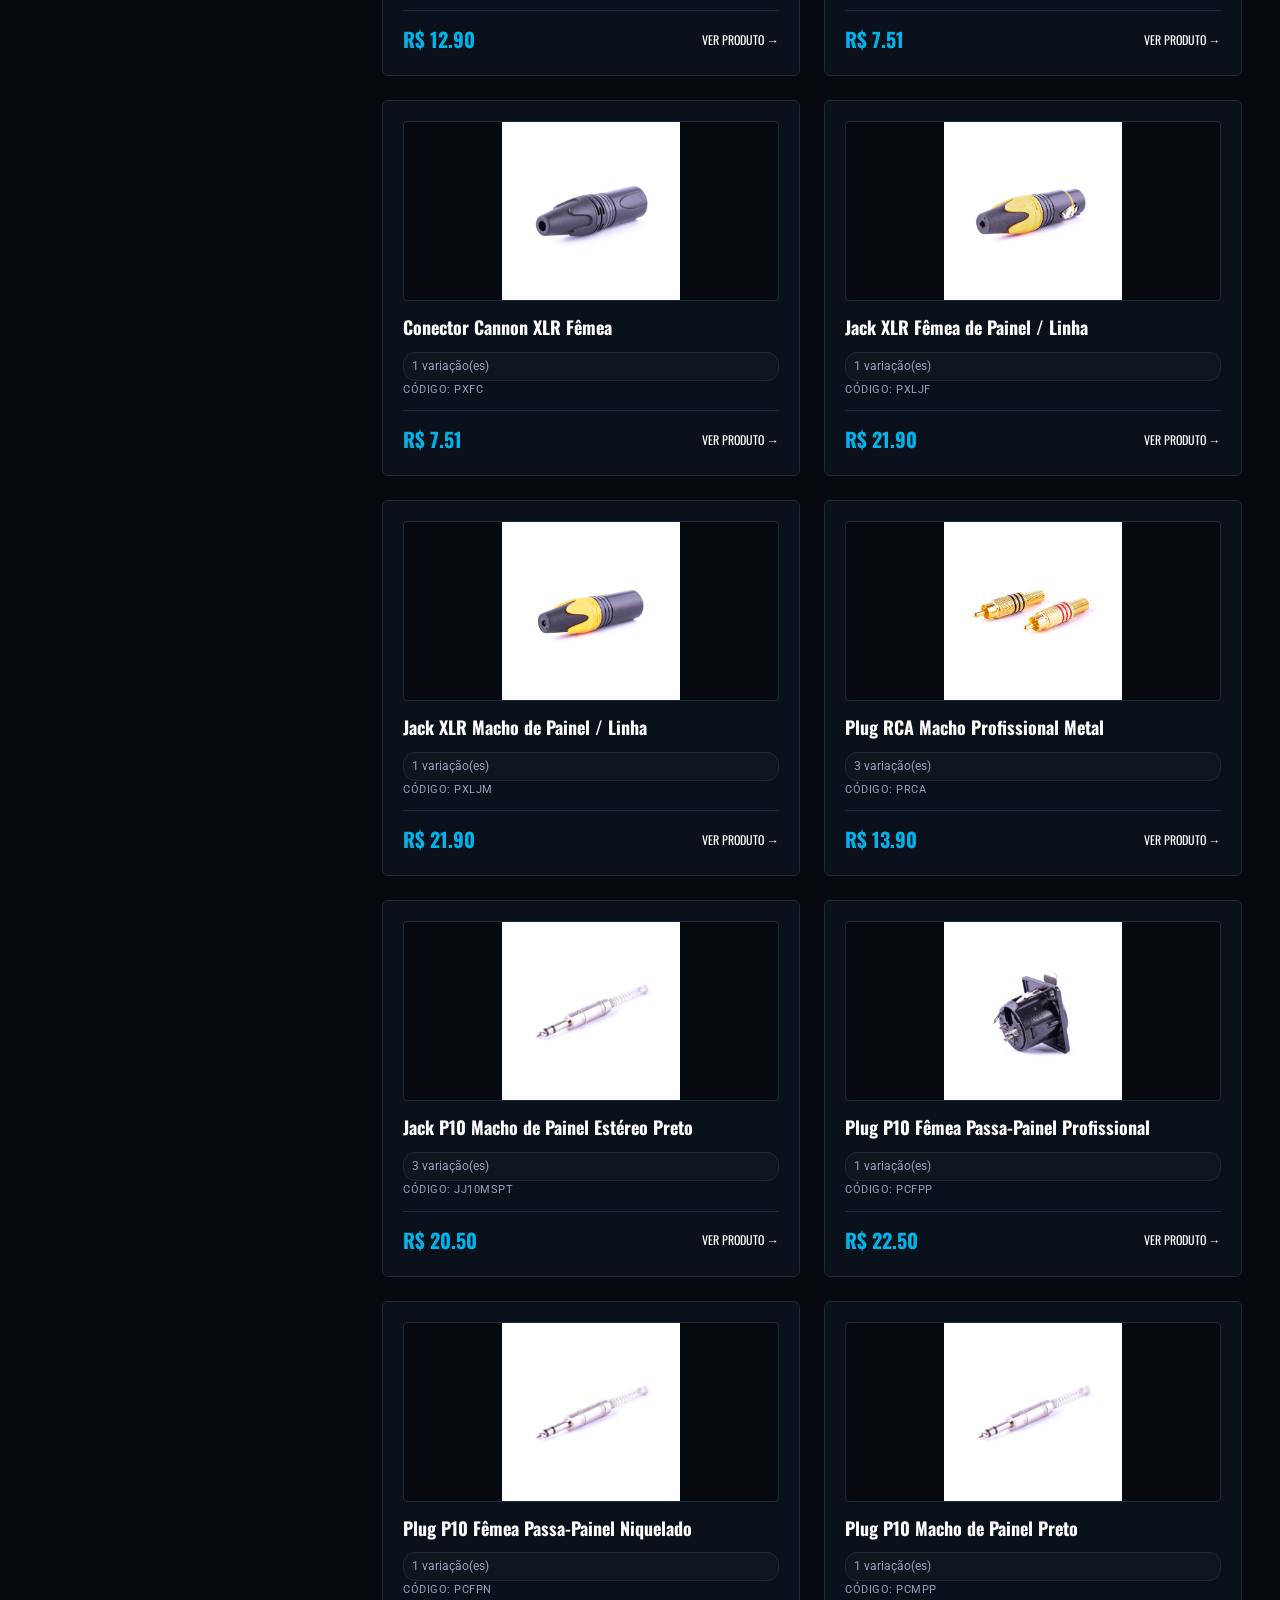
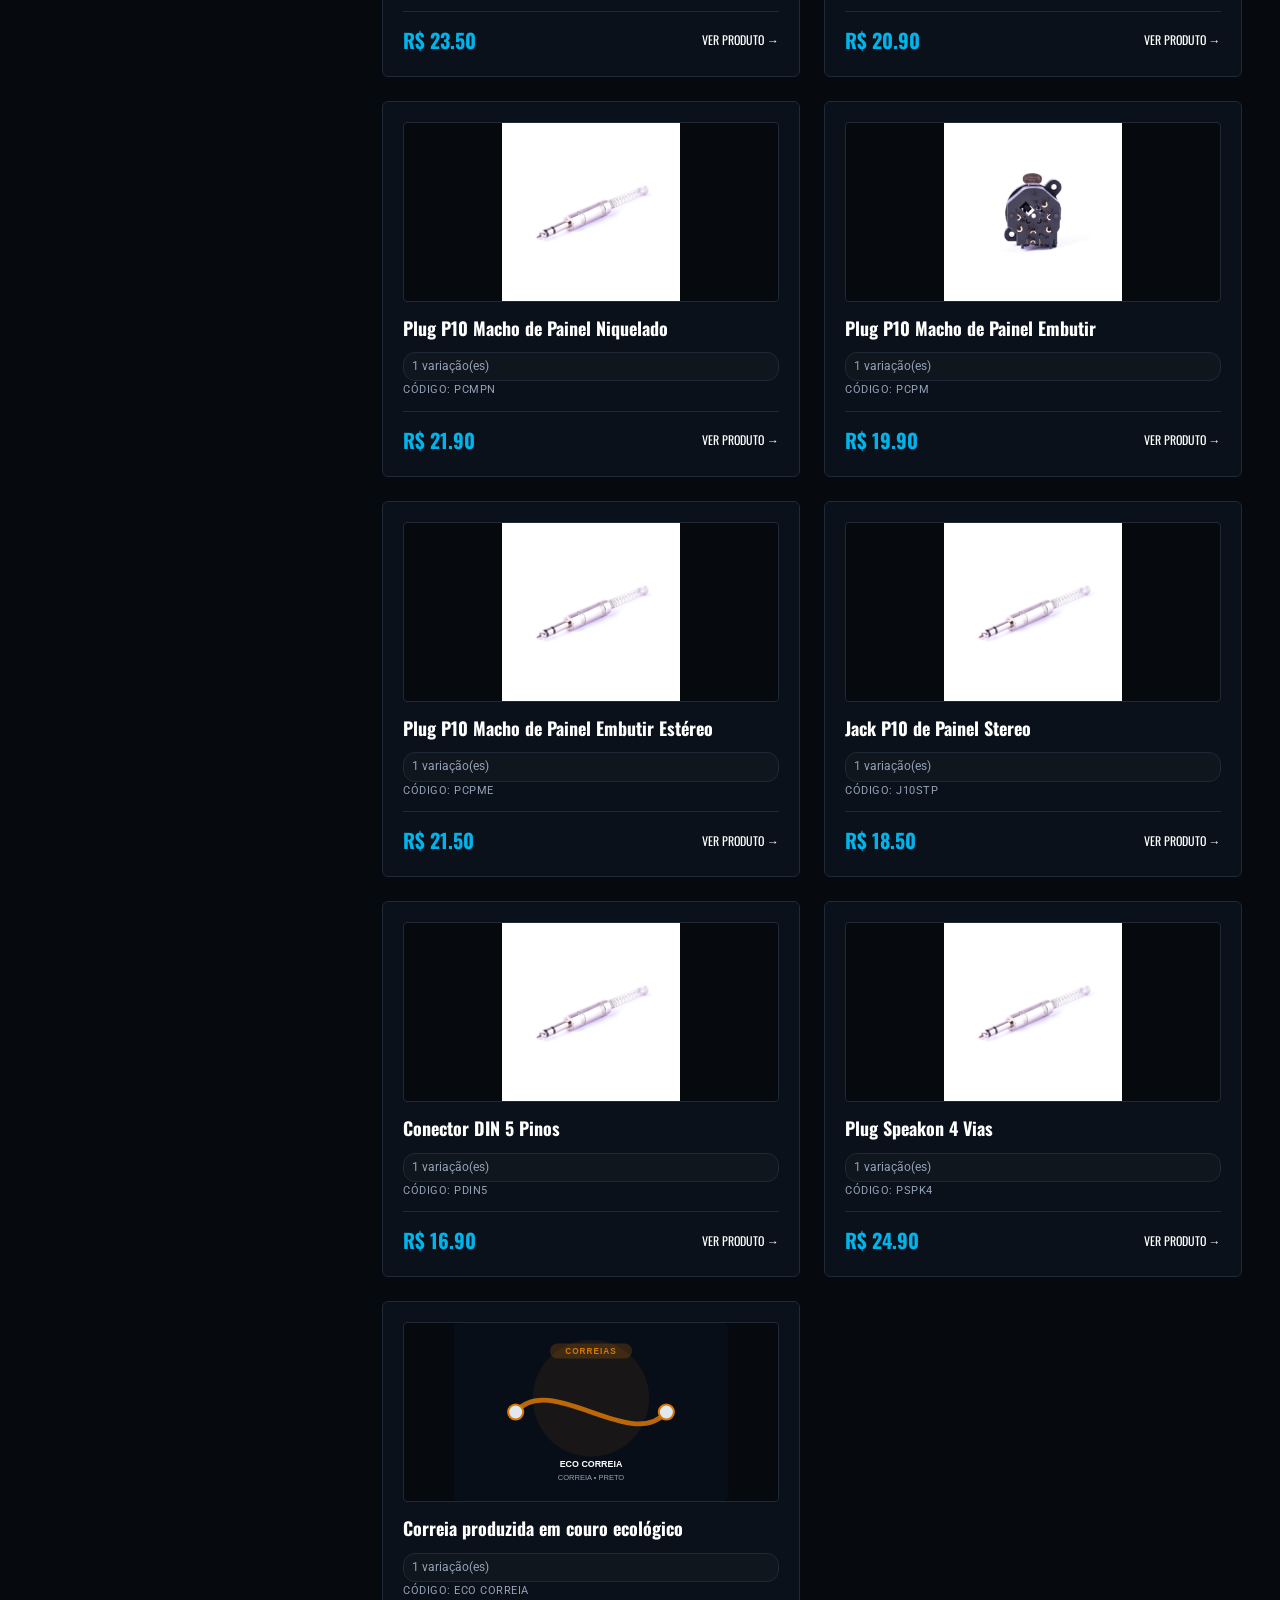
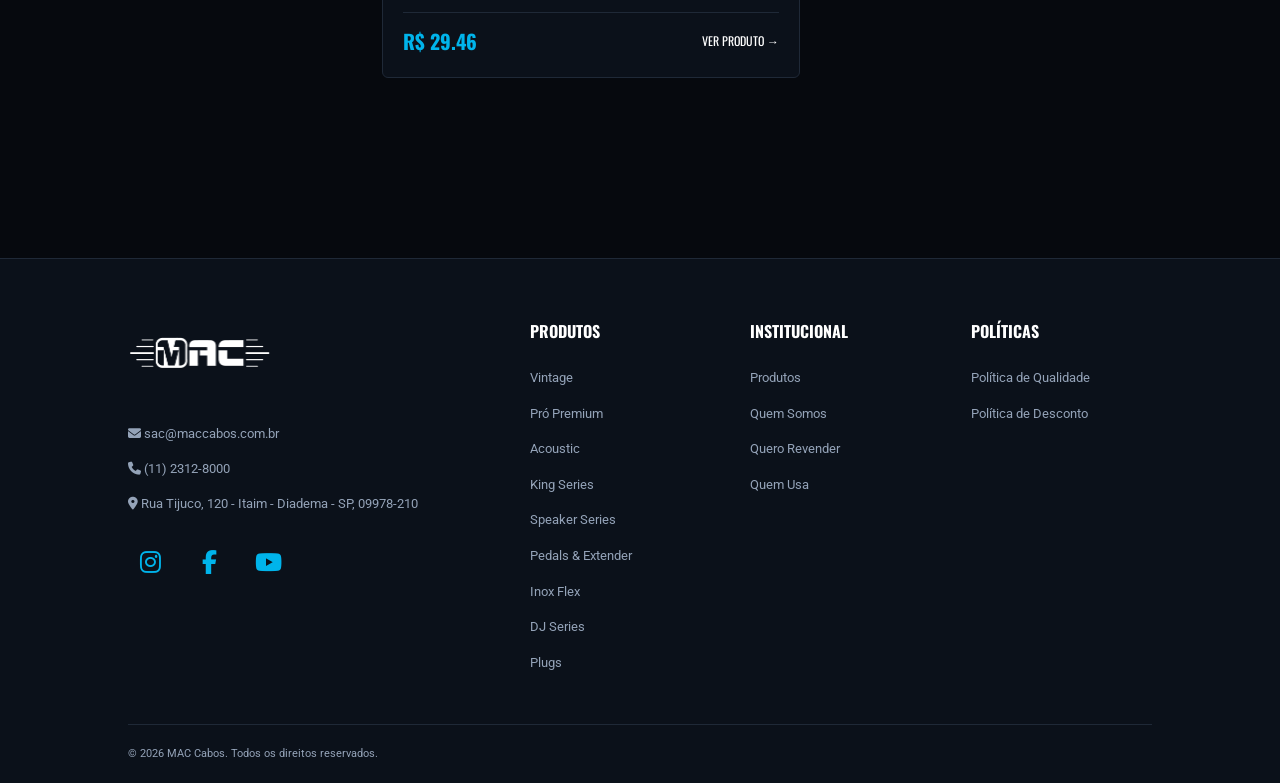
==== commit 96e18441: "Fix-footer-logo-links" ====
--- a/src/html/catalogo.html
+++ b/src/html/catalogo.html
@@ -67,7 +67,7 @@
     <footer>
         <div class="footer-grid">
             <div class="footer-col">
-                <div class="logo">MAC CABOS</div>
+                <a href="../../index.html" class="logo"><img src="../img/LOGO MACCABOS BRANCO.png" alt="MAC CABOS" class="logo-img"></a>
                 <div class="contact-icons">
                     <a href="mailto:sac@maccabos.com.br" aria-label="Email" class="contact-item">
                         <i class="fas fa-envelope"></i> sac@maccabos.com.br
